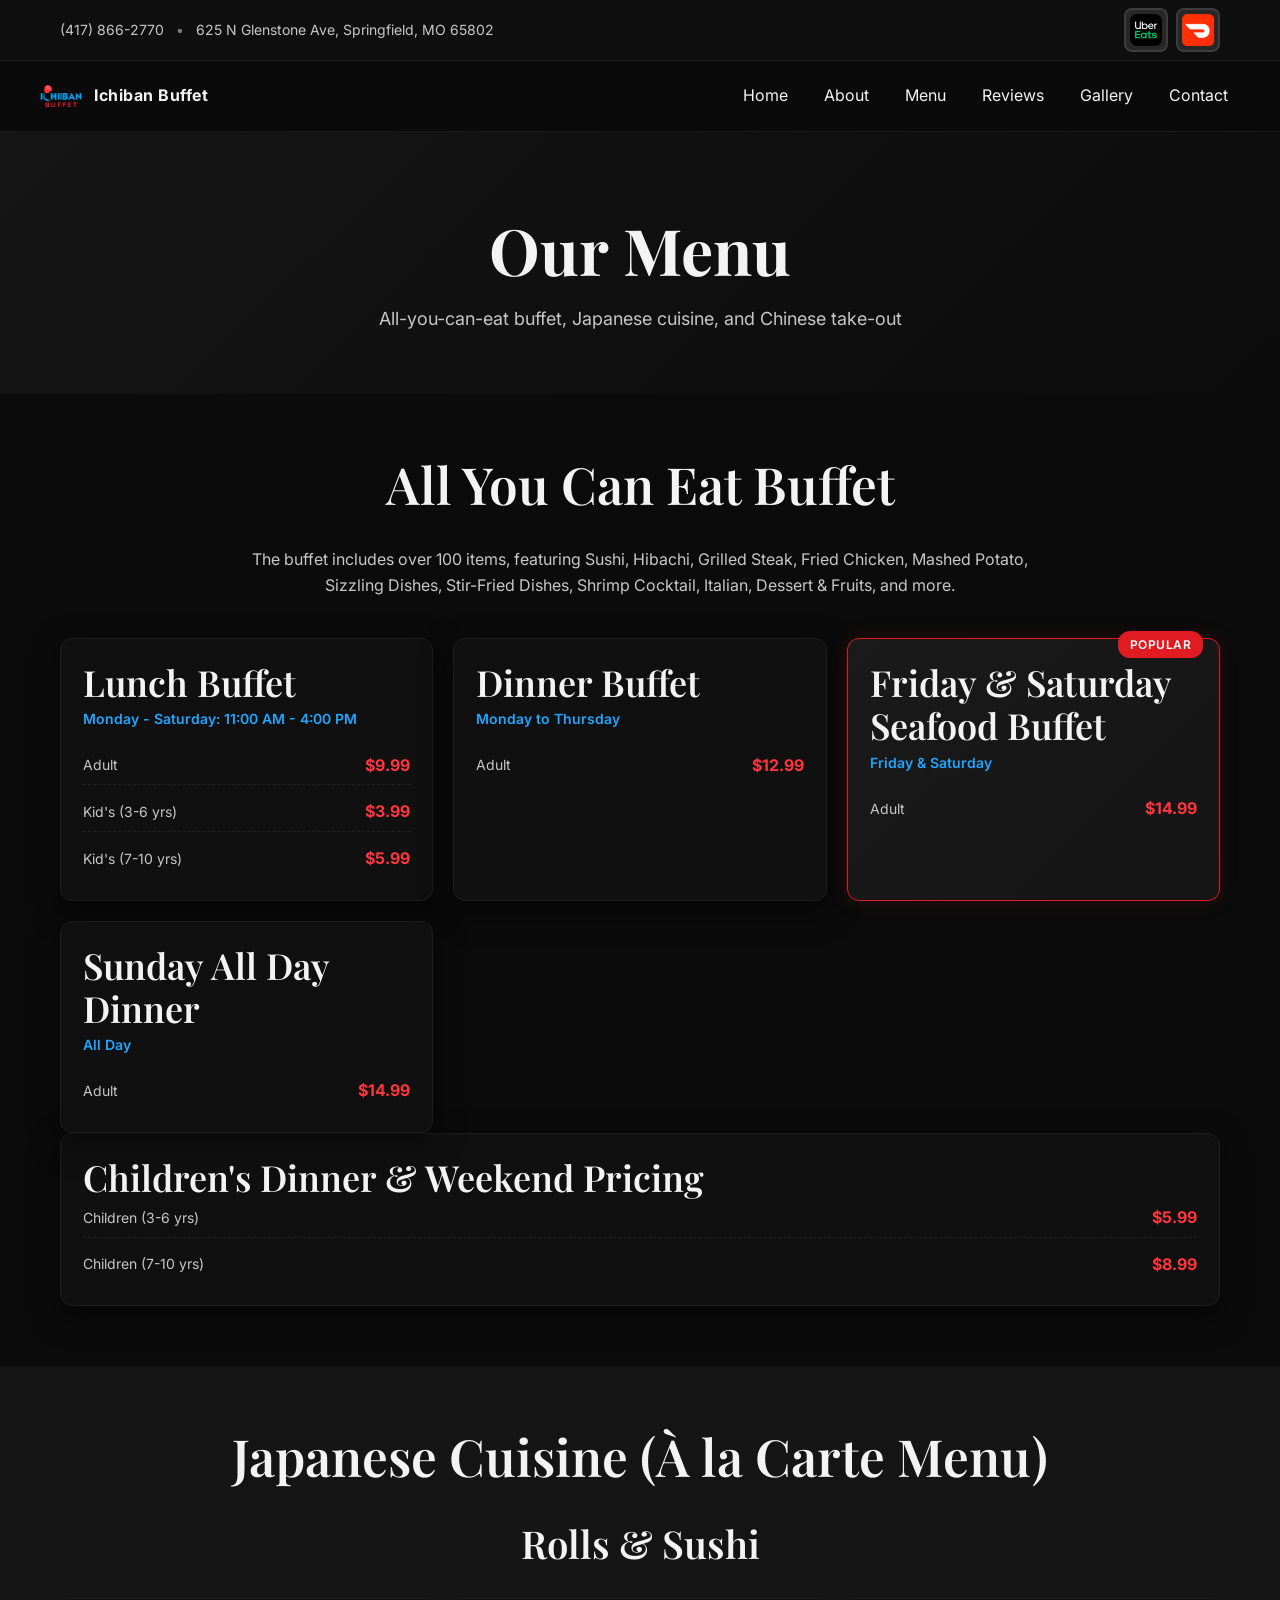
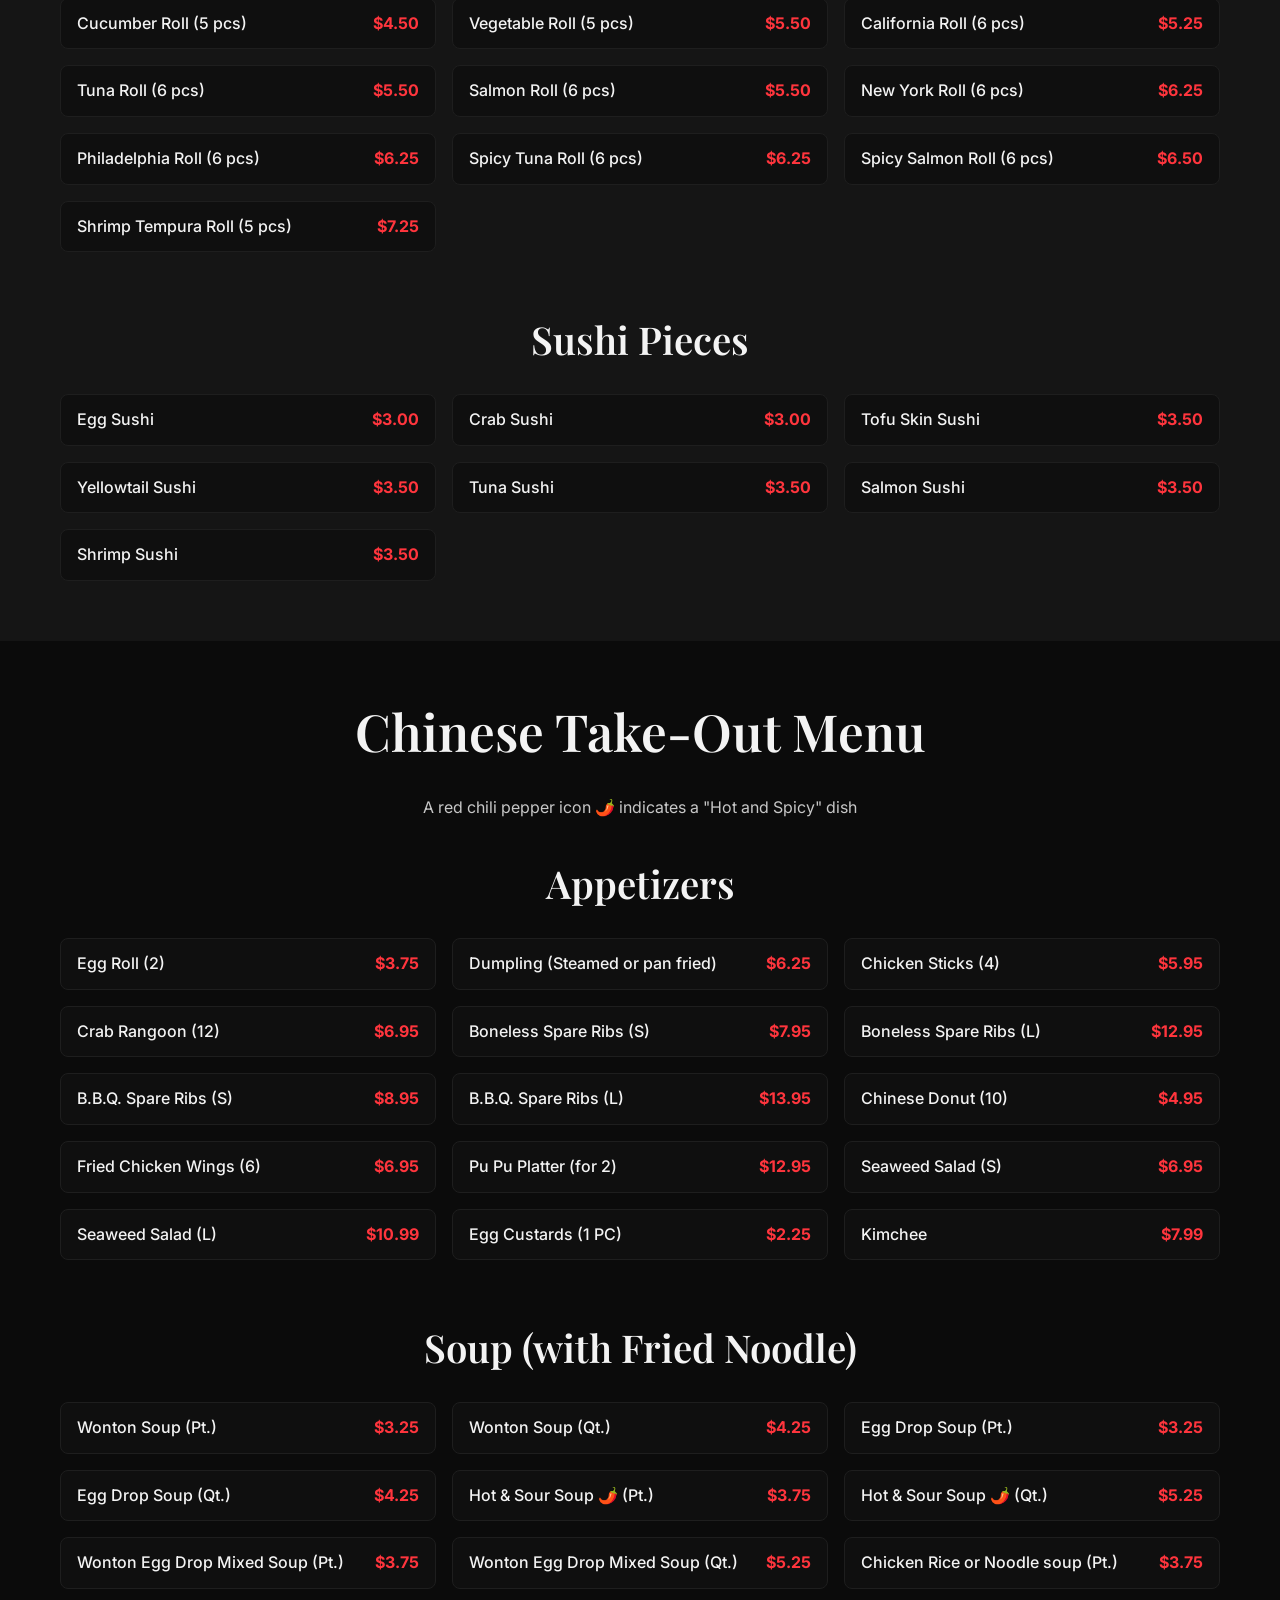
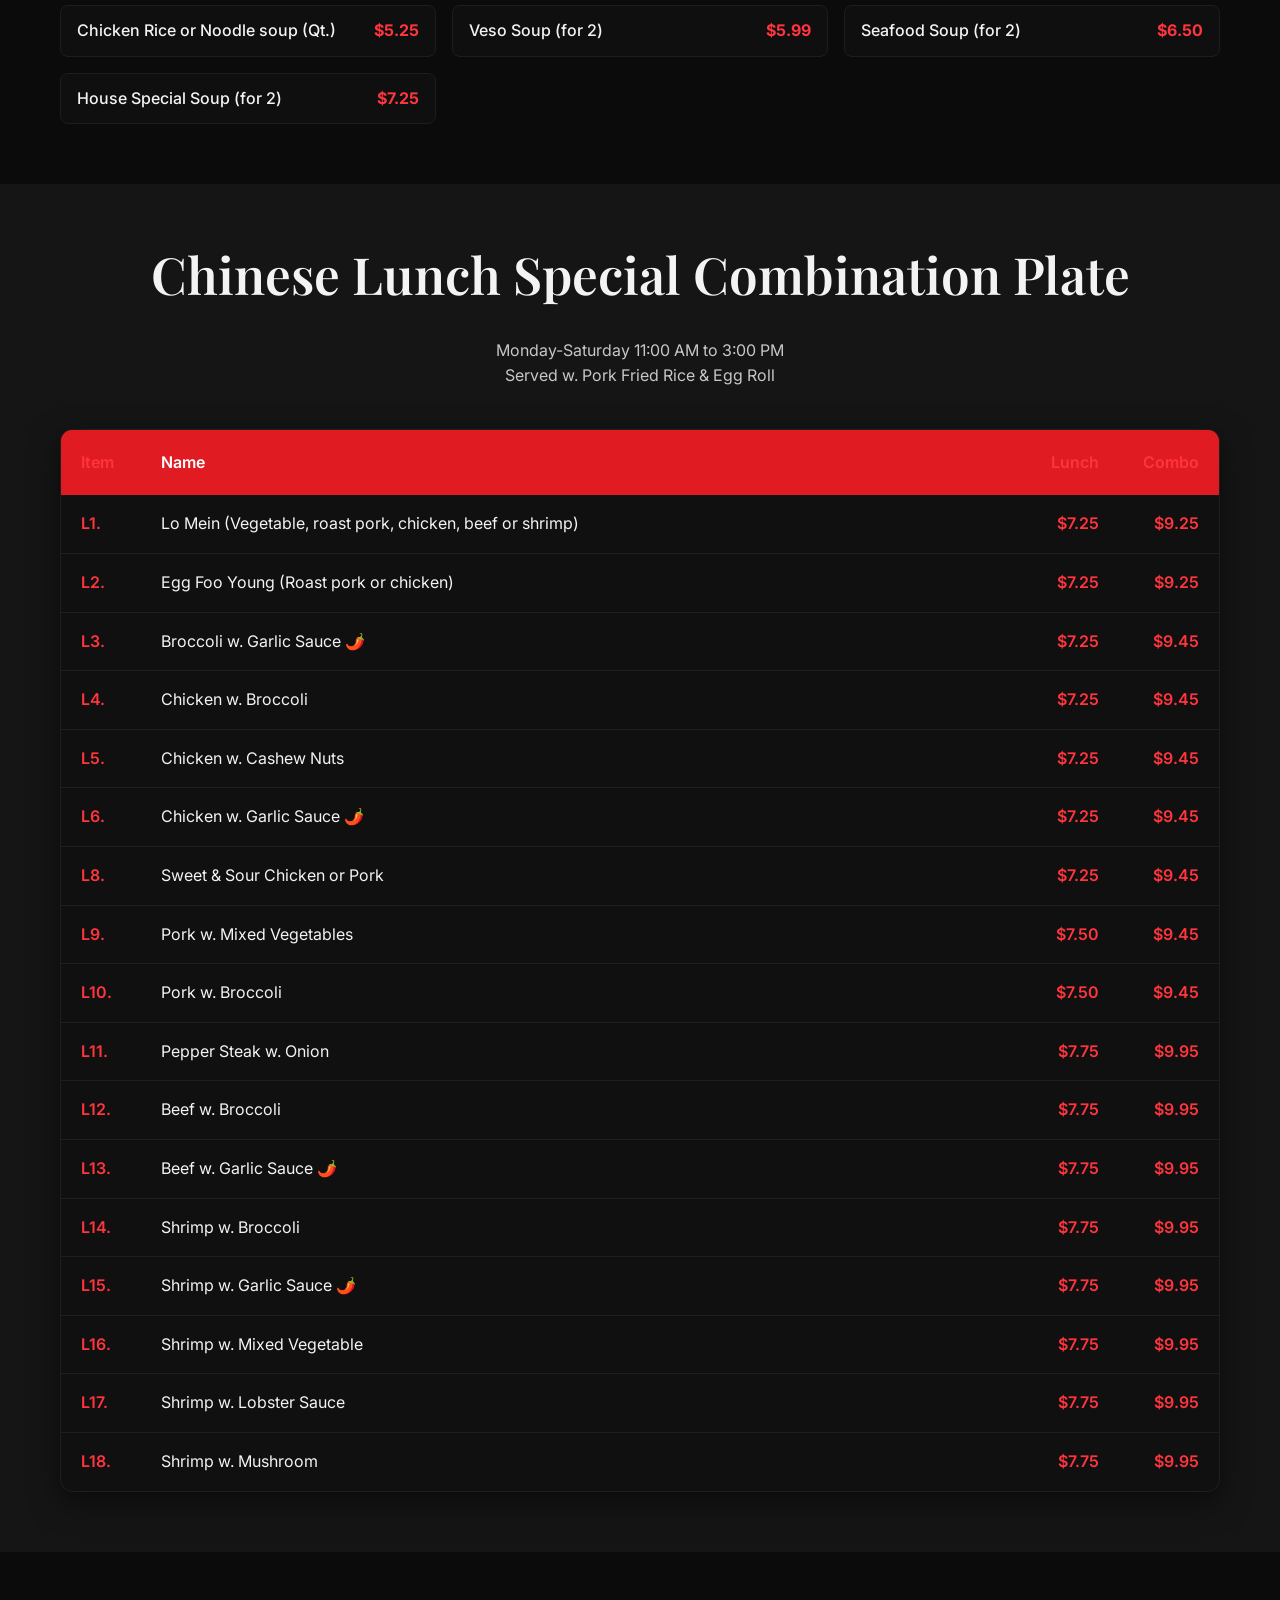
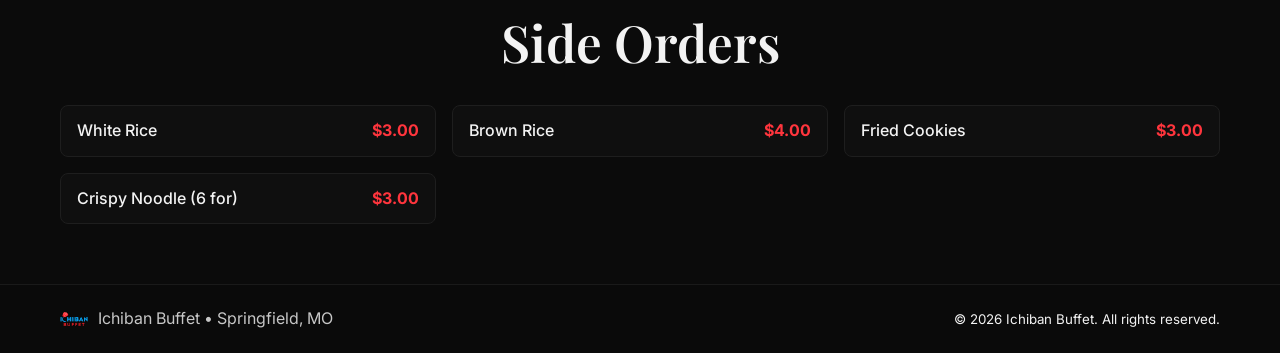
==== menu.html @ 71947272 "Add comprehensive menu page with updated pricing and items - Create dedicated menu.html page with fu" ====
<!DOCTYPE html>
<html lang="en">
  <head>
    <meta charset="utf-8" />
    <meta name="viewport" content="width=device-width, initial-scale=1" />
    <title>Menu • Ichiban Buffet • Springfield, MO</title>
    <meta name="description" content="Full menu at Ichiban Buffet - All-you-can-eat buffet, Japanese cuisine, Chinese take-out, and lunch specials in Springfield, MO." />
    <link rel="icon" href="assets/logo.png?v=2" />
    <link rel="preconnect" href="https://fonts.googleapis.com" />
    <link rel="preconnect" href="https://fonts.gstatic.com" crossorigin />
    <link href="https://fonts.googleapis.com/css2?family=Playfair+Display:wght@400;500;600;700&family=Inter:wght@300;400;500;600;700&display=swap" rel="stylesheet" />
    <link rel="stylesheet" href="styles.css?v=2" />
  </head>
  <body>
    <!-- Top contact bar -->
    <div class="topbar">
      <div class="container">
        <div class="topbar__left">
          <a href="tel:+14178662770">(417) 866-2770</a>
          <span class="divider">•</span>
          <a href="https://maps.google.com/?q=625%20N%20Glenstone%20Ave%2C%20Springfield%2C%20MO%2065802" target="_blank" rel="noopener">625 N Glenstone Ave, Springfield, MO 65802</a>
        </div>
        <div class="topbar__right">
          <a class="btn-logo btn-logo--ubereats" href="https://www.ubereats.com/store/ichiban-buffet/Ab1CfiW3SzqIDx7NqbopiQ?srsltid=AfmBOorY4OmGnEBORrWRAS26iOSYQIhC-g7C0i2CvBEBnhou4y5Q-RaK" target="_blank" rel="noopener" aria-label="Order on Uber Eats">
            <img src="ubereatslogo.png" alt="Uber Eats" class="btn-logo__image">
          </a>
          <a class="btn-logo btn-logo--doordash" href="https://www.doordash.com/store/ichiban-springfield-30943552/43036946/?srsltid=AfmBOopvsV5Pge7H-Jjjr4HYruxoVjJng0b3S1mMP1VKHnYzj8UOavPu" target="_blank" rel="noopener" aria-label="Order on DoorDash">
            <img src="doordashlogo.png" alt="DoorDash" class="btn-logo__image">
          </a>
        </div>
      </div>
    </div>

    <!-- Header / Nav -->
    <header class="header" id="header">
      <div class="container header__inner">
        <a href="index.html" class="brand" aria-label="Ichiban Buffet home">
          <img src="assets/logo.png?v=2" alt="Ichiban Buffet logo" class="brand__logo" />
          <span class="brand__text">Ichiban Buffet</span>
        </a>
        <nav class="nav" id="primary-nav" aria-label="Primary navigation">
          <button class="nav__toggle" id="navToggle" aria-expanded="false" aria-controls="navMenu">☰</button>
          <ul class="nav__menu" id="navMenu">
            <li><a href="index.html">Home</a></li>
            <li><a href="index.html#about">About</a></li>
            <li><a href="menu.html">Menu</a></li>
            <li><a href="index.html#reviews">Reviews</a></li>
            <li><a href="index.html#gallery">Gallery</a></li>
            <li><a href="index.html#contact">Contact</a></li>
          </ul>
        </nav>
      </div>
    </header>

    <!-- Menu Hero -->
    <section class="menu-hero">
      <div class="container">
        <h1 class="menu-hero__title">Our Menu</h1>
        <p class="menu-hero__subtitle">All-you-can-eat buffet, Japanese cuisine, and Chinese take-out</p>
      </div>
    </section>

    <!-- Buffet Section -->
    <section class="section">
      <div class="container">
        <h2 class="section__title">All You Can Eat Buffet</h2>
        <p class="menu-description">The buffet includes over 100 items, featuring Sushi, Hibachi, Grilled Steak, Fried Chicken, Mashed Potato, Sizzling Dishes, Stir-Fried Dishes, Shrimp Cocktail, Italian, Dessert & Fruits, and more.</p>
        
        <div class="pricing-grid">
          <article class="card card--pricing">
            <h3 class="card__title">Lunch Buffet</h3>
            <p class="pricing__schedule">Monday - Saturday: 11:00 AM - 4:00 PM</p>
            <div class="pricing__details">
              <div class="pricing__item">
                <span class="pricing__label">Adult</span>
                <span class="pricing__price">$9.99</span>
              </div>
              <div class="pricing__item">
                <span class="pricing__label">Kid's (3-6 yrs)</span>
                <span class="pricing__price">$3.99</span>
              </div>
              <div class="pricing__item">
                <span class="pricing__label">Kid's (7-10 yrs)</span>
                <span class="pricing__price">$5.99</span>
              </div>
            </div>
          </article>
          
          <article class="card card--pricing">
            <h3 class="card__title">Dinner Buffet</h3>
            <p class="pricing__schedule">Monday to Thursday</p>
            <div class="pricing__details">
              <div class="pricing__item">
                <span class="pricing__label">Adult</span>
                <span class="pricing__price">$12.99</span>
              </div>
            </div>
          </article>

          <article class="card card--pricing card--featured">
            <h3 class="card__title">Friday & Saturday Seafood Buffet</h3>
            <p class="pricing__schedule">Friday & Saturday</p>
            <div class="pricing__details">
              <div class="pricing__item">
                <span class="pricing__label">Adult</span>
                <span class="pricing__price">$14.99</span>
              </div>
            </div>
          </article>

          <article class="card card--pricing">
            <h3 class="card__title">Sunday All Day Dinner</h3>
            <p class="pricing__schedule">All Day</p>
            <div class="pricing__details">
              <div class="pricing__item">
                <span class="pricing__label">Adult</span>
                <span class="pricing__price">$14.99</span>
              </div>
            </div>
          </article>
        </div>

        <div class="card">
          <h3 class="card__title">Children's Dinner & Weekend Pricing</h3>
          <div class="pricing__details">
            <div class="pricing__item">
              <span class="pricing__label">Children (3-6 yrs)</span>
              <span class="pricing__price">$5.99</span>
            </div>
            <div class="pricing__item">
              <span class="pricing__label">Children (7-10 yrs)</span>
              <span class="pricing__price">$8.99</span>
            </div>
          </div>
        </div>
      </div>
    </section>

    <!-- Japanese Cuisine Section -->
    <section class="section section--dark">
      <div class="container">
        <h2 class="section__title">Japanese Cuisine (À la Carte Menu)</h2>
        
        <div class="menu-section">
          <h3 class="menu-section__title">Rolls & Sushi</h3>
          <div class="menu-grid">
            <div class="menu-item">
              <span class="menu-item__name">Cucumber Roll (5 pcs)</span>
              <span class="menu-item__price">$4.50</span>
            </div>
            <div class="menu-item">
              <span class="menu-item__name">Vegetable Roll (5 pcs)</span>
              <span class="menu-item__price">$5.50</span>
            </div>
            <div class="menu-item">
              <span class="menu-item__name">California Roll (6 pcs)</span>
              <span class="menu-item__price">$5.25</span>
            </div>
            <div class="menu-item">
              <span class="menu-item__name">Tuna Roll (6 pcs)</span>
              <span class="menu-item__price">$5.50</span>
            </div>
            <div class="menu-item">
              <span class="menu-item__name">Salmon Roll (6 pcs)</span>
              <span class="menu-item__price">$5.50</span>
            </div>
            <div class="menu-item">
              <span class="menu-item__name">New York Roll (6 pcs)</span>
              <span class="menu-item__price">$6.25</span>
            </div>
            <div class="menu-item">
              <span class="menu-item__name">Philadelphia Roll (6 pcs)</span>
              <span class="menu-item__price">$6.25</span>
            </div>
            <div class="menu-item">
              <span class="menu-item__name">Spicy Tuna Roll (6 pcs)</span>
              <span class="menu-item__price">$6.25</span>
            </div>
            <div class="menu-item">
              <span class="menu-item__name">Spicy Salmon Roll (6 pcs)</span>
              <span class="menu-item__price">$6.50</span>
            </div>
            <div class="menu-item">
              <span class="menu-item__name">Shrimp Tempura Roll (5 pcs)</span>
              <span class="menu-item__price">$7.25</span>
            </div>
          </div>
        </div>

        <div class="menu-section">
          <h3 class="menu-section__title">Sushi Pieces</h3>
          <div class="menu-grid">
            <div class="menu-item">
              <span class="menu-item__name">Egg Sushi</span>
              <span class="menu-item__price">$3.00</span>
            </div>
            <div class="menu-item">
              <span class="menu-item__name">Crab Sushi</span>
              <span class="menu-item__price">$3.00</span>
            </div>
            <div class="menu-item">
              <span class="menu-item__name">Tofu Skin Sushi</span>
              <span class="menu-item__price">$3.50</span>
            </div>
            <div class="menu-item">
              <span class="menu-item__name">Yellowtail Sushi</span>
              <span class="menu-item__price">$3.50</span>
            </div>
            <div class="menu-item">
              <span class="menu-item__name">Tuna Sushi</span>
              <span class="menu-item__price">$3.50</span>
            </div>
            <div class="menu-item">
              <span class="menu-item__name">Salmon Sushi</span>
              <span class="menu-item__price">$3.50</span>
            </div>
            <div class="menu-item">
              <span class="menu-item__name">Shrimp Sushi</span>
              <span class="menu-item__price">$3.50</span>
            </div>
          </div>
        </div>
      </div>
    </section>

    <!-- Chinese Take-Out Section -->
    <section class="section">
      <div class="container">
        <h2 class="section__title">Chinese Take-Out Menu</h2>
        <p class="menu-description">A red chili pepper icon 🌶️ indicates a "Hot and Spicy" dish</p>
        
        <div class="menu-section">
          <h3 class="menu-section__title">Appetizers</h3>
          <div class="menu-grid">
            <div class="menu-item">
              <span class="menu-item__name">Egg Roll (2)</span>
              <span class="menu-item__price">$3.75</span>
            </div>
            <div class="menu-item">
              <span class="menu-item__name">Dumpling (Steamed or pan fried)</span>
              <span class="menu-item__price">$6.25</span>
            </div>
            <div class="menu-item">
              <span class="menu-item__name">Chicken Sticks (4)</span>
              <span class="menu-item__price">$5.95</span>
            </div>
            <div class="menu-item">
              <span class="menu-item__name">Crab Rangoon (12)</span>
              <span class="menu-item__price">$6.95</span>
            </div>
            <div class="menu-item">
              <span class="menu-item__name">Boneless Spare Ribs (S)</span>
              <span class="menu-item__price">$7.95</span>
            </div>
            <div class="menu-item">
              <span class="menu-item__name">Boneless Spare Ribs (L)</span>
              <span class="menu-item__price">$12.95</span>
            </div>
            <div class="menu-item">
              <span class="menu-item__name">B.B.Q. Spare Ribs (S)</span>
              <span class="menu-item__price">$8.95</span>
            </div>
            <div class="menu-item">
              <span class="menu-item__name">B.B.Q. Spare Ribs (L)</span>
              <span class="menu-item__price">$13.95</span>
            </div>
            <div class="menu-item">
              <span class="menu-item__name">Chinese Donut (10)</span>
              <span class="menu-item__price">$4.95</span>
            </div>
            <div class="menu-item">
              <span class="menu-item__name">Fried Chicken Wings (6)</span>
              <span class="menu-item__price">$6.95</span>
            </div>
            <div class="menu-item">
              <span class="menu-item__name">Pu Pu Platter (for 2)</span>
              <span class="menu-item__price">$12.95</span>
            </div>
            <div class="menu-item">
              <span class="menu-item__name">Seaweed Salad (S)</span>
              <span class="menu-item__price">$6.95</span>
            </div>
            <div class="menu-item">
              <span class="menu-item__name">Seaweed Salad (L)</span>
              <span class="menu-item__price">$10.99</span>
            </div>
            <div class="menu-item">
              <span class="menu-item__name">Egg Custards (1 PC)</span>
              <span class="menu-item__price">$2.25</span>
            </div>
            <div class="menu-item">
              <span class="menu-item__name">Kimchee</span>
              <span class="menu-item__price">$7.99</span>
            </div>
          </div>
        </div>

        <div class="menu-section">
          <h3 class="menu-section__title">Soup (with Fried Noodle)</h3>
          <div class="menu-grid">
            <div class="menu-item">
              <span class="menu-item__name">Wonton Soup (Pt.)</span>
              <span class="menu-item__price">$3.25</span>
            </div>
            <div class="menu-item">
              <span class="menu-item__name">Wonton Soup (Qt.)</span>
              <span class="menu-item__price">$4.25</span>
            </div>
            <div class="menu-item">
              <span class="menu-item__name">Egg Drop Soup (Pt.)</span>
              <span class="menu-item__price">$3.25</span>
            </div>
            <div class="menu-item">
              <span class="menu-item__name">Egg Drop Soup (Qt.)</span>
              <span class="menu-item__price">$4.25</span>
            </div>
            <div class="menu-item">
              <span class="menu-item__name">Hot & Sour Soup 🌶️ (Pt.)</span>
              <span class="menu-item__price">$3.75</span>
            </div>
            <div class="menu-item">
              <span class="menu-item__name">Hot & Sour Soup 🌶️ (Qt.)</span>
              <span class="menu-item__price">$5.25</span>
            </div>
            <div class="menu-item">
              <span class="menu-item__name">Wonton Egg Drop Mixed Soup (Pt.)</span>
              <span class="menu-item__price">$3.75</span>
            </div>
            <div class="menu-item">
              <span class="menu-item__name">Wonton Egg Drop Mixed Soup (Qt.)</span>
              <span class="menu-item__price">$5.25</span>
            </div>
            <div class="menu-item">
              <span class="menu-item__name">Chicken Rice or Noodle soup (Pt.)</span>
              <span class="menu-item__price">$3.75</span>
            </div>
            <div class="menu-item">
              <span class="menu-item__name">Chicken Rice or Noodle soup (Qt.)</span>
              <span class="menu-item__price">$5.25</span>
            </div>
            <div class="menu-item">
              <span class="menu-item__name">Veso Soup (for 2)</span>
              <span class="menu-item__price">$5.99</span>
            </div>
            <div class="menu-item">
              <span class="menu-item__name">Seafood Soup (for 2)</span>
              <span class="menu-item__price">$6.50</span>
            </div>
            <div class="menu-item">
              <span class="menu-item__name">House Special Soup (for 2)</span>
              <span class="menu-item__price">$7.25</span>
            </div>
          </div>
        </div>
      </div>
    </section>

    <!-- Lunch Specials Section -->
    <section class="section section--dark">
      <div class="container">
        <h2 class="section__title">Chinese Lunch Special Combination Plate</h2>
        <p class="menu-description">Monday-Saturday 11:00 AM to 3:00 PM<br>Served w. Pork Fried Rice & Egg Roll</p>
        
        <div class="lunch-specials-table">
          <div class="table-header">
            <div class="table-cell">Item</div>
            <div class="table-cell">Name</div>
            <div class="table-cell">Lunch</div>
            <div class="table-cell">Combo</div>
          </div>
          <div class="table-row">
            <div class="table-cell">L1.</div>
            <div class="table-cell">Lo Mein (Vegetable, roast pork, chicken, beef or shrimp)</div>
            <div class="table-cell">$7.25</div>
            <div class="table-cell">$9.25</div>
          </div>
          <div class="table-row">
            <div class="table-cell">L2.</div>
            <div class="table-cell">Egg Foo Young (Roast pork or chicken)</div>
            <div class="table-cell">$7.25</div>
            <div class="table-cell">$9.25</div>
          </div>
          <div class="table-row">
            <div class="table-cell">L3.</div>
            <div class="table-cell">Broccoli w. Garlic Sauce 🌶️</div>
            <div class="table-cell">$7.25</div>
            <div class="table-cell">$9.45</div>
          </div>
          <div class="table-row">
            <div class="table-cell">L4.</div>
            <div class="table-cell">Chicken w. Broccoli</div>
            <div class="table-cell">$7.25</div>
            <div class="table-cell">$9.45</div>
          </div>
          <div class="table-row">
            <div class="table-cell">L5.</div>
            <div class="table-cell">Chicken w. Cashew Nuts</div>
            <div class="table-cell">$7.25</div>
            <div class="table-cell">$9.45</div>
          </div>
          <div class="table-row">
            <div class="table-cell">L6.</div>
            <div class="table-cell">Chicken w. Garlic Sauce 🌶️</div>
            <div class="table-cell">$7.25</div>
            <div class="table-cell">$9.45</div>
          </div>
          <div class="table-row">
            <div class="table-cell">L8.</div>
            <div class="table-cell">Sweet & Sour Chicken or Pork</div>
            <div class="table-cell">$7.25</div>
            <div class="table-cell">$9.45</div>
          </div>
          <div class="table-row">
            <div class="table-cell">L9.</div>
            <div class="table-cell">Pork w. Mixed Vegetables</div>
            <div class="table-cell">$7.50</div>
            <div class="table-cell">$9.45</div>
          </div>
          <div class="table-row">
            <div class="table-cell">L10.</div>
            <div class="table-cell">Pork w. Broccoli</div>
            <div class="table-cell">$7.50</div>
            <div class="table-cell">$9.45</div>
          </div>
          <div class="table-row">
            <div class="table-cell">L11.</div>
            <div class="table-cell">Pepper Steak w. Onion</div>
            <div class="table-cell">$7.75</div>
            <div class="table-cell">$9.95</div>
          </div>
          <div class="table-row">
            <div class="table-cell">L12.</div>
            <div class="table-cell">Beef w. Broccoli</div>
            <div class="table-cell">$7.75</div>
            <div class="table-cell">$9.95</div>
          </div>
          <div class="table-row">
            <div class="table-cell">L13.</div>
            <div class="table-cell">Beef w. Garlic Sauce 🌶️</div>
            <div class="table-cell">$7.75</div>
            <div class="table-cell">$9.95</div>
          </div>
          <div class="table-row">
            <div class="table-cell">L14.</div>
            <div class="table-cell">Shrimp w. Broccoli</div>
            <div class="table-cell">$7.75</div>
            <div class="table-cell">$9.95</div>
          </div>
          <div class="table-row">
            <div class="table-cell">L15.</div>
            <div class="table-cell">Shrimp w. Garlic Sauce 🌶️</div>
            <div class="table-cell">$7.75</div>
            <div class="table-cell">$9.95</div>
          </div>
          <div class="table-row">
            <div class="table-cell">L16.</div>
            <div class="table-cell">Shrimp w. Mixed Vegetable</div>
            <div class="table-cell">$7.75</div>
            <div class="table-cell">$9.95</div>
          </div>
          <div class="table-row">
            <div class="table-cell">L17.</div>
            <div class="table-cell">Shrimp w. Lobster Sauce</div>
            <div class="table-cell">$7.75</div>
            <div class="table-cell">$9.95</div>
          </div>
          <div class="table-row">
            <div class="table-cell">L18.</div>
            <div class="table-cell">Shrimp w. Mushroom</div>
            <div class="table-cell">$7.75</div>
            <div class="table-cell">$9.95</div>
          </div>
        </div>
      </div>
    </section>

    <!-- Side Orders Section -->
    <section class="section">
      <div class="container">
        <h2 class="section__title">Side Orders</h2>
        <div class="menu-grid">
          <div class="menu-item">
            <span class="menu-item__name">White Rice</span>
            <span class="menu-item__price">$3.00</span>
          </div>
          <div class="menu-item">
            <span class="menu-item__name">Brown Rice</span>
            <span class="menu-item__price">$4.00</span>
          </div>
          <div class="menu-item">
            <span class="menu-item__name">Fried Cookies</span>
            <span class="menu-item__price">$3.00</span>
          </div>
          <div class="menu-item">
            <span class="menu-item__name">Crispy Noodle (6 for)</span>
            <span class="menu-item__price">$3.00</span>
          </div>
        </div>
      </div>
    </section>

    <footer class="footer">
      <div class="container footer__inner">
        <div class="footer__brand">
          <img src="assets/logo.png?v=2" alt="Ichiban Buffet" class="brand__logo brand__logo--small" />
          <span>Ichiban Buffet • Springfield, MO</span>
        </div>
        <div>
          <small>© <span id="year"></span> Ichiban Buffet. All rights reserved.</small>
        </div>
      </div>
    </footer>

    <!-- Local JS -->
    <script src="script.js"></script>
  </body>
</html>
---- styles.css ----
/* Theme: Red & Black inspired by Ichiban logo */
:root {
  --color-bg: #0b0b0b;
  --color-surface: #151515;
  --color-text: #f3f3f3;
  --color-muted: #c7c7c7;
  --color-primary: #e11b22; /* red */
  --color-brand-blue: #20a6ff; /* logo blue accent */
  --color-accent: #ff353d; /* bright red */
  --color-outline: rgba(225, 27, 34, 0.35);
  --max-w: 1200px;
  --radius: 12px;
  --shadow: 0 10px 30px rgba(0,0,0,0.5);
}

* { box-sizing: border-box; }
html, body { height: 100%; }
body {
  margin: 0;
  font-family: 'Inter', system-ui, -apple-system, Segoe UI, Roboto, Arial, sans-serif;
  color: var(--color-text);
  background: var(--color-bg);
  line-height: 1.6;
  font-weight: 400;
}

.container { width: 100%; max-width: var(--max-w); margin: 0 auto; padding: 0 20px; }

/* Typography Hierarchy */
h1, h2, h3, h4, h5, h6 {
  font-family: 'Playfair Display', Georgia, serif;
  font-weight: 600;
  line-height: 1.2;
  margin: 0;
}

h1 { font-size: clamp(2.5rem, 5vw, 4rem); font-weight: 700; }
h2 { font-size: clamp(2rem, 4vw, 3rem); font-weight: 600; }
h3 { font-size: clamp(1.5rem, 3vw, 2.25rem); font-weight: 600; }
h4 { font-size: clamp(1.25rem, 2.5vw, 1.75rem); font-weight: 500; }

.section__title {
  font-family: 'Playfair Display', Georgia, serif;
  font-weight: 600;
  font-size: clamp(2.25rem, 4vw, 3.5rem);
  text-align: center;
  margin-bottom: 2rem;
  color: var(--color-text);
}

.hero__title {
  font-family: 'Playfair Display', Georgia, serif;
  font-weight: 700;
}

/* Topbar */
.topbar { background: #0f0f0f; color: var(--color-muted); font-size: 14px; border-bottom: 1px solid #1f1f1f; }
.topbar .container { display: flex; align-items: center; justify-content: space-between; padding: 8px 20px; }
.topbar a { color: var(--color-muted); text-decoration: none; }
.topbar .divider { opacity: 0.6; margin: 0 8px; }
.topbar__right { display: flex; align-items: center; gap: 8px; }
/* Logo-only delivery buttons */
.btn-logo {
  display: inline-flex;
  align-items: center;
  justify-content: center;
  padding: 6px;
  border-radius: 12px;
  background: rgba(255, 255, 255, 0.1);
  border: 2px solid rgba(255, 255, 255, 0.1);
  transition: all 0.3s ease;
  cursor: pointer;
  text-decoration: none;
}

.btn-logo:hover {
  transform: translateY(-2px);
  box-shadow: 0 8px 25px rgba(0, 0, 0, 0.3);
  background: rgba(255, 255, 255, 0.8);
}

.btn-logo--ubereats:hover {
  border-color: rgba(0, 212, 170, 0.6);
  background: rgba(255, 255, 255, 0.8);
}

.btn-logo--doordash:hover {
  border-color: rgba(255, 48, 8, 0.6);
  background: rgba(255, 255, 255, 0.8);
}

.btn-logo__image {
  height: 42px;
  width: 42px;
  object-fit: contain;
  display: block;
}

/* Topbar logo buttons */
.topbar .btn-logo {
  padding: 4px;
  border-radius: 8px;
}

.topbar .btn-logo__image {
  height: 32px;
  width: 32px;
}

/* Header */
.header { position: sticky; top: 0; z-index: 1000; background: rgba(10,10,10,0.9); backdrop-filter: saturate(140%) blur(6px); border-bottom: 1px solid #1a1a1a; }
.header__inner { display: flex; align-items: center; justify-content: space-between; padding: 14px 0; }

.brand { display: inline-flex; align-items: center; gap: 12px; text-decoration: none; color: var(--color-text); }
.brand__logo { width: 42px; height: 42px; object-fit: contain; }
.brand__logo--small { width: 28px; height: 28px; }
.brand__text { font-weight: 700; letter-spacing: 0.5px; }

.nav__toggle { display: none; background: transparent; color: var(--color-text); border: 1px solid #2a2a2a; border-radius: 8px; padding: 8px 10px; }
.nav__menu { display: flex; list-style: none; gap: 12px; margin: 0; padding: 0; }
.nav__menu a { color: var(--color-text); text-decoration: none; padding: 8px 12px; border-radius: 8px; transition: background .2s, color .2s; }
.nav__menu a:hover { background: #1a1a1a; color: var(--color-brand-blue); }

/* Buttons */
.btn { display: inline-flex; align-items: center; justify-content: center; gap: 8px; padding: 12px 18px; border-radius: 999px; text-decoration: none; font-weight: 600; border: 1px solid transparent; transition: transform .05s ease, background .2s, border-color .2s; }
.btn--primary { background: var(--color-primary); color: #fff; }
.btn--primary:hover { background: var(--color-brand-blue); }
/* Make all button variants red by default and blue on hover */
.btn,
.btn--ghost,
.btn--outline {
  background: var(--color-primary);
  color: #fff;
  border-color: transparent;
}
.btn:hover,
.btn--ghost:hover,
.btn--outline:hover {
  background: var(--color-brand-blue);
  color: #fff;
  border-color: transparent;
}
.btn--ghost { background: transparent; border: 1px solid var(--color-primary); color: #fff; }
.btn--ghost:hover { background: transparent; border-color: var(--color-brand-blue); color: #fff; }
.btn--outline { background: transparent; border: 1px solid var(--color-primary); color: #fff; }
.btn--outline:hover { background: transparent; border-color: var(--color-brand-blue); color: #fff; }

/* Blue accent underline for links */
.link { color: var(--color-accent); text-decoration: none; }
.link:hover { text-decoration: underline; text-decoration-color: var(--color-brand-blue); color: var(--color-brand-blue); }

/* Hero */
.hero { position: relative; min-height: 72vh; display: grid; align-items: center; isolation: isolate; }
.hero__bg { position: absolute; inset: 0; background-image: linear-gradient(0deg, rgba(0,0,0,0.62), rgba(0,0,0,0.62)), radial-gradient(1200px 600px at 50% 40%, rgba(225,27,34,0.15), rgba(0,0,0,0.9)), url('new_background.png'); background-size: cover, cover, cover; background-position: center center, center center, center 40%; filter: saturate(110%); z-index: -2; }
.hero__content { padding: 64px 0; }
.hero__grid { display: flex; flex-direction: column; align-items: center; justify-content: center; text-align: center; gap: 28px; }
.hero__copy { text-align: center; }
.hero__title { font-size: clamp(34px, 6vw, 56px); margin: 0 auto 10px; font-weight: 700; line-height: 1.2; }
.hero__title span { color: var(--color-primary); }
.hero__brand { display: block; width: clamp(280px, 36vw, 520px); height: auto; margin: 10px auto 18px; filter: drop-shadow(0 8px 26px rgba(0,0,0,0.6)); transform: none; }
.hero__subtitle { margin: 8px auto 22px; color: var(--color-muted); max-width: 800px; }
.hero__actions { 
  display: flex; 
  gap: 16px; 
  flex-wrap: wrap; 
  justify-content: center;
  margin-top: 2rem;
}

/* Sections */
.section { padding: 60px 0; background: var(--color-bg); }
.section--dark { background: var(--color-surface); }

.grid { display: grid; gap: 20px; }
.grid--2 { grid-template-columns: repeat(2, minmax(0, 1fr)); }

.card { background: #101010; border: 1px solid #1e1e1e; border-radius: var(--radius); padding: 22px; box-shadow: var(--shadow); }
.card__title { margin-top: 0; }
/* Visit logo */
.visit { display: grid; grid-template-columns: 1fr; align-items: stretch; gap: 24px; }
.visit__content { display: flex; flex-direction: column; justify-content: center; }
.visit__brand { display: none; }
.visit__image { display: block; width: 100%; height: 100%; min-height: 200px; object-fit: cover; border-radius: 12px; border: 1px solid #1f1f1f; box-shadow: var(--shadow); }

@media (max-width: 960px) {
  .visit { grid-template-columns: 1fr; }
  .visit__brand { justify-content: flex-start; }
}

@media (min-width: 961px) {
  .visit { grid-template-columns: 1fr 1.1fr; align-items: stretch; }
  .visit__brand { display: flex; justify-content: stretch; align-items: stretch; }
  .visit__content { display: flex; flex-direction: column; justify-content: center; }
  .visit__image { height: 100%; min-height: 240px; width: 100%; }
}

/* Menu sections */
.menu-section { margin-bottom: 64px; }
.menu-section:last-child { margin-bottom: 0; }
.menu-section__title { 
  font-family: 'Playfair Display', Georgia, serif;
  font-size: clamp(1.75rem, 3vw, 2.5rem); 
  margin: 0 0 32px; 
  color: var(--color-text); 
  font-weight: 600;
  text-align: center;
}

/* Menu pricing */
.menu-price { 
  display: block; 
  font-size: 18px; 
  font-weight: 700; 
  color: var(--color-accent); 
  margin-top: 8px; 
}

/* Menu grid layout */
.menu-grid { 
  display: grid; 
  grid-template-columns: repeat(auto-fit, minmax(280px, 1fr)); 
  gap: 16px; 
}

/* Menu items */
.menu-item {
  display: flex;
  justify-content: space-between;
  align-items: center;
  padding: 12px 16px;
  background: #0f0f0f;
  border: 1px solid #1e1e1e;
  border-radius: 8px;
  transition: background 0.2s ease;
}

.menu-item:hover {
  background: #1a1a1a;
  border-color: #2a2a2a;
}

.menu-item__name {
  color: var(--color-text);
  font-weight: 500;
}

.menu-item__price {
  color: var(--color-accent);
  font-weight: 700;
  font-size: 16px;
}

/* Contact delivery section */
.contact__delivery {
  margin: 24px 0;
}

.contact__delivery h4 {
  margin: 0 0 12px;
  font-family: 'Inter', sans-serif;
  font-weight: 600;
  color: var(--color-text);
}

.contact__delivery-buttons {
  display: flex;
  gap: 12px;
  flex-wrap: wrap;
}

.btn-logo--contact {
  padding: 8px;
  border-radius: 12px;
}

/* Gallery */
.gallery {
  display: grid;
  grid-template-columns: repeat(auto-fit, minmax(300px, 1fr));
  gap: 24px;
  margin-top: 2rem;
}

.gallery__item {
  position: relative;
  border-radius: 16px;
  overflow: hidden;
  box-shadow: var(--shadow);
  transition: transform 0.3s ease, box-shadow 0.3s ease;
}

.gallery__item:hover {
  transform: translateY(-4px);
  box-shadow: 0 20px 40px rgba(0,0,0,0.6);
}

.gallery__image {
  width: 100%;
  height: 250px;
  object-fit: cover;
  object-position: center;
  transition: transform 0.3s ease;
}

.gallery__item:hover .gallery__image {
  transform: scale(1.05);
}

/* Reviews Section */
.reviews-grid {
  display: grid;
  grid-template-columns: repeat(auto-fit, minmax(350px, 1fr));
  gap: 24px;
  margin-top: 2rem;
}

.review-card {
  background: #101010;
  border: 1px solid #1e1e1e;
  border-radius: 16px;
  padding: 24px;
  box-shadow: var(--shadow);
  transition: transform 0.3s ease, box-shadow 0.3s ease;
}

.review-card:hover {
  transform: translateY(-4px);
  box-shadow: 0 20px 40px rgba(0,0,0,0.6);
}

.review__header {
  display: flex;
  justify-content: space-between;
  align-items: flex-start;
  margin-bottom: 12px;
}

.review__name {
  margin: 0 0 4px;
  font-family: 'Inter', sans-serif;
  font-size: 18px;
  font-weight: 600;
  color: var(--color-text);
}

.review__badge {
  margin: 0 0 4px;
  font-size: 14px;
  color: var(--color-muted);
  font-weight: 500;
}

.review__time {
  margin: 0;
  font-size: 12px;
  color: var(--color-muted);
  opacity: 0.8;
}

.review__rating .stars {
  font-size: 18px;
  color: #ffc107;
  letter-spacing: 2px;
}

.review__text {
  font-size: 16px;
  line-height: 1.6;
  color: var(--color-text);
  margin: 16px 0;
  font-style: italic;
}

.review__source {
  display: flex;
  align-items: center;
  gap: 8px;
  font-size: 12px;
  color: var(--color-muted);
  border-top: 1px solid #222;
  padding-top: 16px;
}

.review__source-logo {
  width: 16px;
  height: 16px;
}

/* Gallery Carousel */
.gallery-carousel-wrapper {
  position: relative;
  margin-top: 2rem;
  display: flex;
  align-items: center;
  gap: 20px;
}

.gallery-carousel {
  flex: 1;
  overflow-x: auto;
  overflow-y: hidden;
  scroll-behavior: auto; /* Disabled for custom smooth scrolling */
  scrollbar-width: none; /* Firefox */
  -ms-overflow-style: none; /* Internet Explorer 10+ */
  cursor: grab;
}

.gallery-carousel::-webkit-scrollbar {
  display: none; /* WebKit */
}

.gallery-track {
  display: flex;
  gap: 20px;
  padding: 10px 0;
}

.gallery__item {
  flex: 0 0 280px;
  position: relative;
  border-radius: 16px;
  overflow: hidden;
  box-shadow: var(--shadow);
  transition: transform 0.4s cubic-bezier(0.25, 0.46, 0.45, 0.94), box-shadow 0.4s ease;
  cursor: pointer;
  will-change: transform;
}

.gallery__item:hover {
  transform: translateY(-4px);
  box-shadow: 0 20px 40px rgba(0,0,0,0.6);
}

.gallery__image {
  width: 100%;
  height: 200px;
  object-fit: cover;
  object-position: center;
  transition: transform 0.3s ease;
}

.gallery__item:hover .gallery__image {
  transform: scale(1.05);
}

/* Gallery Navigation */
.gallery-nav {
  flex: 0 0 auto;
  background: rgba(0, 0, 0, 0.7);
  color: white;
  border: none;
  font-size: 24px;
  padding: 12px 16px;
  border-radius: 50%;
  cursor: pointer;
  transition: all 0.4s cubic-bezier(0.25, 0.46, 0.45, 0.94);
  z-index: 2;
  height: 50px;
  width: 50px;
  display: flex;
  align-items: center;
  justify-content: center;
  backdrop-filter: blur(10px);
  border: 2px solid rgba(255, 255, 255, 0.1);
}

.gallery-nav:hover {
  background: rgba(0, 0, 0, 0.9);
  transform: scale(1.15);
  border-color: rgba(255, 255, 255, 0.3);
  box-shadow: 0 8px 25px rgba(0, 0, 0, 0.4);
}

.gallery-nav:active {
  transform: scale(1.05);
  transition-duration: 0.1s;
}

.gallery-carousel:active {
  cursor: grabbing;
}

/* Lightbox */
.lightbox {
  position: fixed;
  top: 0;
  left: 0;
  width: 100%;
  height: 100%;
  z-index: 9999;
  display: none;
  align-items: center;
  justify-content: center;
}

.lightbox.active {
  display: flex;
}

.lightbox__overlay {
  position: absolute;
  top: 0;
  left: 0;
  width: 100%;
  height: 100%;
  background: rgba(0, 0, 0, 0.9);
  cursor: pointer;
}

.lightbox__container {
  position: relative;
  max-width: 90vw;
  max-height: 90vh;
  display: flex;
  align-items: center;
  justify-content: center;
}

.lightbox__image {
  max-width: 100%;
  max-height: 100%;
  object-fit: contain;
  border-radius: 8px;
  box-shadow: 0 20px 40px rgba(0,0,0,0.8);
}

.lightbox__close {
  position: absolute;
  top: -50px;
  right: -10px;
  background: rgba(255, 255, 255, 0.1);
  color: white;
  border: none;
  font-size: 32px;
  padding: 8px 12px;
  border-radius: 50%;
  cursor: pointer;
  transition: all 0.3s ease;
  z-index: 10001;
}

.lightbox__close:hover {
  background: rgba(255, 255, 255, 0.2);
  transform: scale(1.1);
}

.lightbox__prev,
.lightbox__next {
  position: absolute;
  top: 50%;
  transform: translateY(-50%);
  background: rgba(0, 0, 0, 0.7);
  color: white;
  border: none;
  font-size: 32px;
  padding: 16px 20px;
  border-radius: 50%;
  cursor: pointer;
  transition: all 0.3s ease;
  z-index: 10001;
}

.lightbox__prev:hover,
.lightbox__next:hover {
  background: rgba(0, 0, 0, 0.9);
  transform: translateY(-50%) scale(1.1);
}

.lightbox__prev {
  left: -80px;
}

.lightbox__next {
  right: -80px;
}

.cards { display: grid; grid-template-columns: repeat(3, minmax(0, 1fr)); gap: 20px; }
.card--feature { background: #0f0f0f; border: 1px solid #222; }

/* Pricing grid */
.pricing-grid { display: grid; grid-template-columns: repeat(auto-fit, minmax(280px, 1fr)); gap: 20px; }
.card--pricing { background: #101010; border: 1px solid #1e1e1e; position: relative; }
.card--pricing.card--featured { 
  background: linear-gradient(135deg, #1a1a1a 0%, #151515 100%); 
  border: 1px solid var(--color-primary); 
  box-shadow: 0 0 20px rgba(225, 27, 34, 0.15);
}
.card--pricing.card--featured::before {
  content: "Popular";
  position: absolute;
  top: -8px;
  right: 16px;
  background: var(--color-primary);
  color: #fff;
  padding: 4px 12px;
  border-radius: 12px;
  font-size: 12px;
  font-weight: 600;
  text-transform: uppercase;
  letter-spacing: 0.5px;
}

.pricing__schedule { 
  color: var(--color-brand-blue); 
  font-weight: 600; 
  margin: 4px 0 16px; 
  font-size: 14px; 
}

.pricing__details { display: flex; flex-direction: column; gap: 8px; }
.pricing__item { 
  display: flex; 
  justify-content: space-between; 
  align-items: center; 
  padding: 6px 0; 
  border-bottom: 1px dashed #242424; 
}
.pricing__item:last-child { border-bottom: none; }
.pricing__label { color: var(--color-muted); font-size: 14px; }
.pricing__price { 
  color: var(--color-text); 
  font-weight: 700; 
  font-size: 16px; 
  color: var(--color-accent); 
}

.list { padding-left: 18px; }
.list li { margin: 8px 0; color: var(--color-muted); }

/* Hours list */
.hours { list-style: none; padding: 0; margin: 0; display: grid; gap: 10px; }
.hours li { display: flex; align-items: center; justify-content: space-between; border-bottom: 1px dashed #242424; padding-bottom: 8px; }
.hours li span:first-child { color: #fff; font-weight: 600; }
.hours li span:last-child { color: var(--color-text); }

/* removed duplicate; consolidated above */

/* Footer */
.footer { background: #0a0a0a; border-top: 1px solid #1a1a1a; }
.footer__inner { padding: 20px; display: flex; align-items: center; justify-content: space-between; gap: 16px; }
.footer__brand { display: inline-flex; align-items: center; gap: 10px; color: var(--color-muted); }

/* Responsive */
@media (max-width: 960px) {
  .grid--2 { grid-template-columns: 1fr; }
  .cards { grid-template-columns: 1fr; }
  .pricing-grid { grid-template-columns: 1fr; }
  .menu-grid { grid-template-columns: 1fr; }
  .reviews-grid { grid-template-columns: 1fr; }
  /* Mobile gallery carousel adjustments */
  .gallery-carousel-wrapper { gap: 15px; }
  .gallery__item { flex: 0 0 250px; }
  .gallery__image { height: 180px; }
  .gallery-nav { font-size: 20px; height: 45px; width: 45px; }
  .nav__toggle { display: inline-flex; }
  .nav__menu { position: absolute; top: 100%; right: 20px; background: #0f0f0f; border: 1px solid #1f1f1f; border-radius: 10px; padding: 10px; display: none; flex-direction: column; min-width: 200px; box-shadow: var(--shadow); }
  .nav__menu.show { display: flex; }
  .hero__grid { flex-direction: column; text-align: center; }
  /* Center About Us and Visit Us content on mobile */
  .grid--2 > div { text-align: center; }
  .list { text-align: left; display: inline-block; }
  /* Center delivery buttons on mobile/tablet */
  .contact__delivery-buttons { justify-content: center; }
}

/* Tablet and small desktop */
@media (max-width: 768px) and (min-width: 641px) {
  .topbar__right { gap: 6px; }
  .topbar .btn-logo { padding: 3px; }
  .topbar .btn-logo__image { height: 28px; width: 28px; }
}

/* Small phones */
@media (max-width: 640px) {
  .container { padding: 0 16px; }
  .hero__content { padding: 40px 0; }
  .hero__title { font-size: clamp(28px, 8vw, 40px); }
  .hero__brand { width: clamp(200px, 60vw, 340px); margin: 8px auto 14px; }
  .hero__subtitle { font-size: 14.5px; line-height: 1.55; margin: 6px auto 18px; max-width: 92vw; }
  .hero__copy { text-align: center; }
  .hero__actions { flex-direction: column; align-items: center; justify-content: center; gap: 10px; }
  .btn { padding: 12px 16px; }
  /* Center About Us and Visit Us on small mobile */
  .grid--2 > div { text-align: center; }
  .list { text-align: left; display: inline-block; }
  .topbar .container { padding: 6px 16px; flex-wrap: wrap; gap: 6px; }
  .topbar__right { flex-wrap: wrap; gap: 6px; }
  .topbar .btn-logo { padding: 3px; }
  .topbar .btn-logo__image { height: 26px; width: 26px; }
  /* Center delivery buttons on mobile */
  .contact__delivery-buttons { justify-content: center; }
  /* Menu section mobile adjustments */
  .menu-section { margin-bottom: 32px; }
  .menu-section__title { font-size: clamp(1.5rem, 4vw, 2rem); margin-bottom: 20px; }
  .pricing-grid { grid-template-columns: 1fr; gap: 16px; }
  .card--pricing.card--featured::before { right: 12px; font-size: 11px; }
  .reviews-grid { grid-template-columns: 1fr; gap: 16px; }
  .review-card { padding: 20px; }
  /* Small mobile gallery carousel adjustments */
  .gallery-carousel-wrapper { gap: 10px; }
  .gallery__item { flex: 0 0 220px; }
  .gallery__image { height: 160px; }
  .gallery-nav { font-size: 18px; height: 40px; width: 40px; padding: 8px; }
  /* Mobile lightbox adjustments */
  .lightbox__prev { left: 10px; font-size: 28px; padding: 12px 16px; }
  .lightbox__next { right: 10px; font-size: 28px; padding: 12px 16px; }
  .lightbox__close { top: 20px; right: 20px; font-size: 28px; padding: 6px 10px; }
  .lightbox__container { max-width: 95vw; max-height: 85vh; }
  /* Exclusively mobile view adjustments */
  .desktop-only { display: none !important; }
}

@media (min-width: 641px) {
  .mobile-only { display: none !important; }
}

/* Menu Page Styles */
.menu-hero {
  background: linear-gradient(135deg, var(--color-surface) 0%, var(--color-bg) 100%);
  padding: 80px 0 60px;
  text-align: center;
}

.menu-hero__title {
  font-size: clamp(2.5rem, 5vw, 4rem);
  margin-bottom: 16px;
  color: var(--color-text);
}

.menu-hero__subtitle {
  font-size: 18px;
  color: var(--color-muted);
  max-width: 600px;
  margin: 0 auto;
}

.menu-description {
  text-align: center;
  color: var(--color-muted);
  margin-bottom: 40px;
  font-size: 16px;
  max-width: 800px;
  margin-left: auto;
  margin-right: auto;
}

/* Lunch Specials Table */
.lunch-specials-table {
  background: #101010;
  border: 1px solid #1e1e1e;
  border-radius: var(--radius);
  overflow: hidden;
  box-shadow: var(--shadow);
}

.table-header {
  display: grid;
  grid-template-columns: 80px 1fr 100px 100px;
  background: var(--color-primary);
  color: white;
  font-weight: 600;
  padding: 16px 20px;
}

.table-row {
  display: grid;
  grid-template-columns: 80px 1fr 100px 100px;
  border-bottom: 1px solid #1e1e1e;
  padding: 12px 20px;
  transition: background 0.2s ease;
}

.table-row:hover {
  background: #1a1a1a;
}

.table-row:last-child {
  border-bottom: none;
}

.table-cell {
  display: flex;
  align-items: center;
  padding: 4px 0;
}

.table-cell:first-child {
  font-weight: 600;
  color: var(--color-accent);
}

.table-cell:nth-child(3),
.table-cell:nth-child(4) {
  font-weight: 600;
  color: var(--color-accent);
  justify-content: flex-end;
}

/* Responsive table */
@media (max-width: 768px) {
  .table-header,
  .table-row {
    grid-template-columns: 60px 1fr 80px 80px;
    padding: 12px 16px;
  }
  
  .table-cell {
    font-size: 14px;
  }
}

@media (max-width: 640px) {
  .table-header,
  .table-row {
    grid-template-columns: 1fr;
    gap: 8px;
  }
  
  .table-cell {
    padding: 4px 0;
  }
  
  .table-cell:first-child {
    font-weight: 700;
    color: var(--color-primary);
  }
  
  .table-cell:nth-child(3),
  .table-cell:nth-child(4) {
    justify-content: flex-start;
  }
}
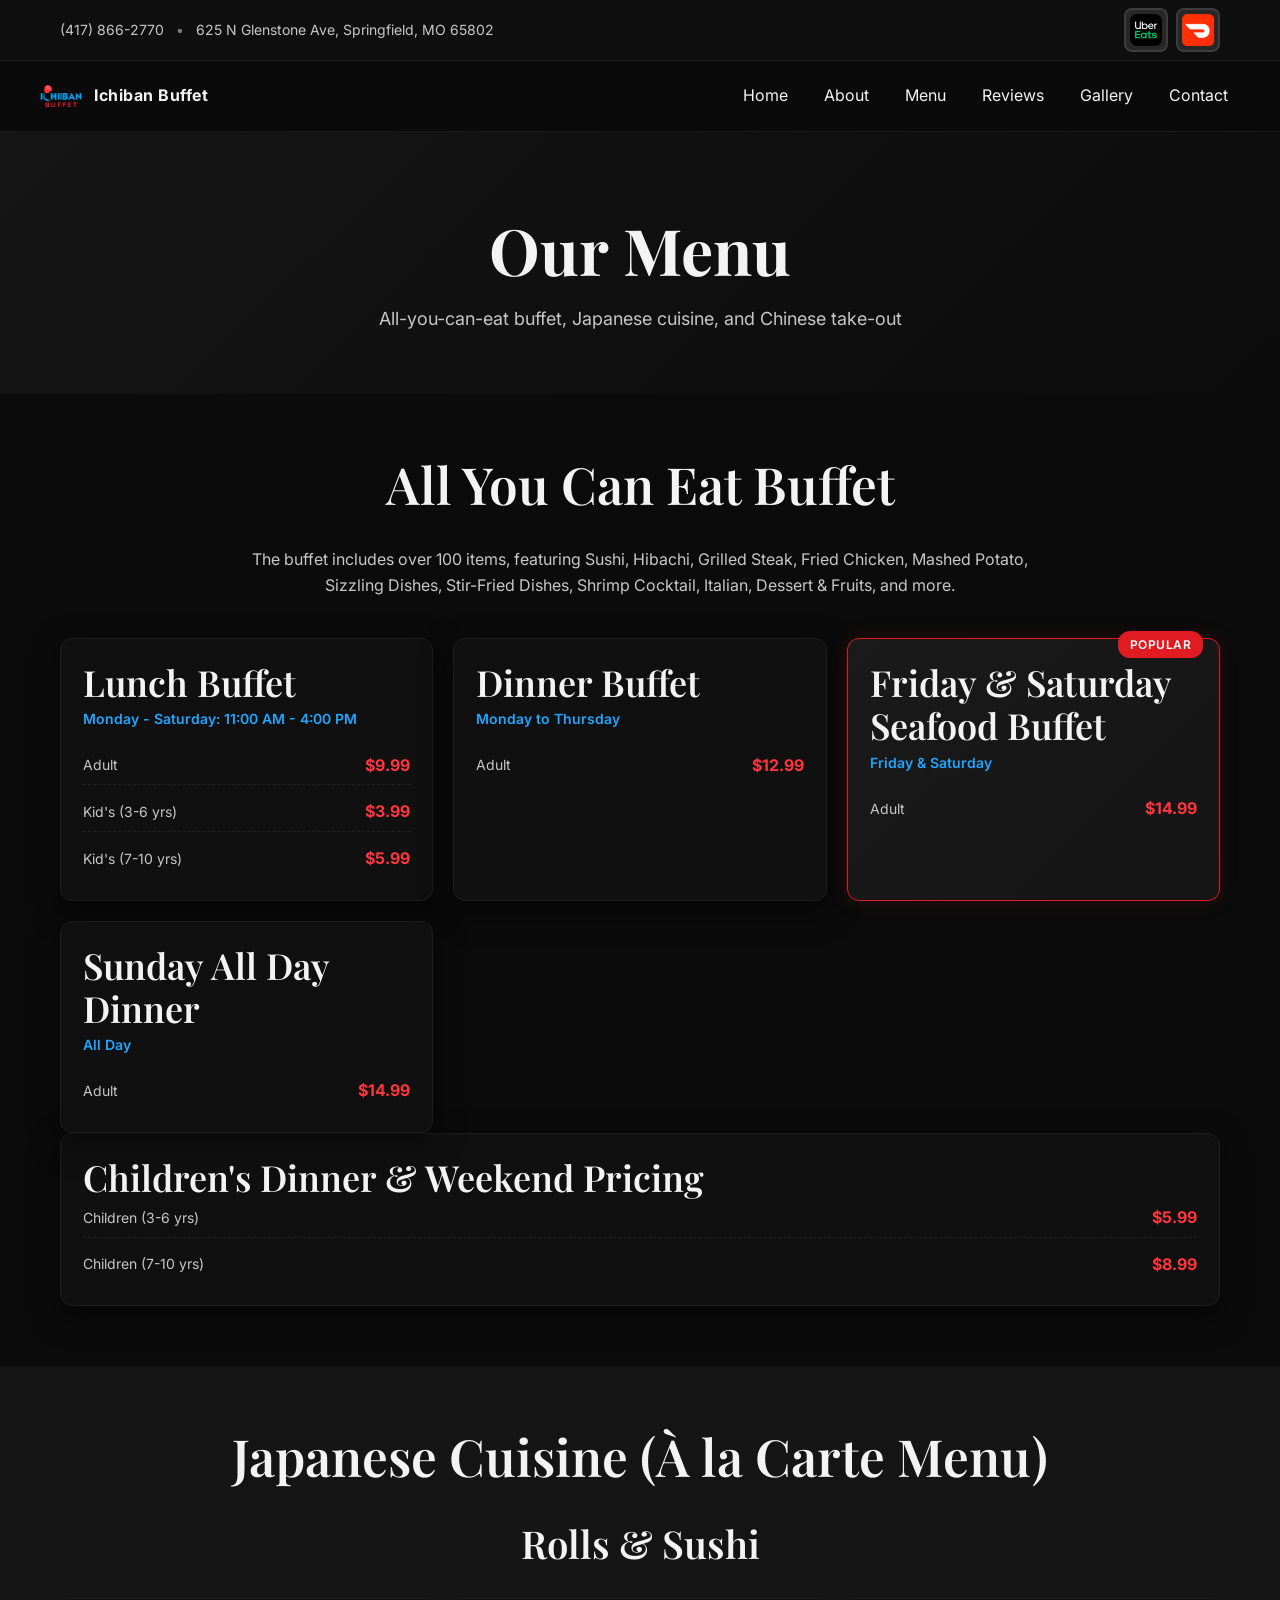
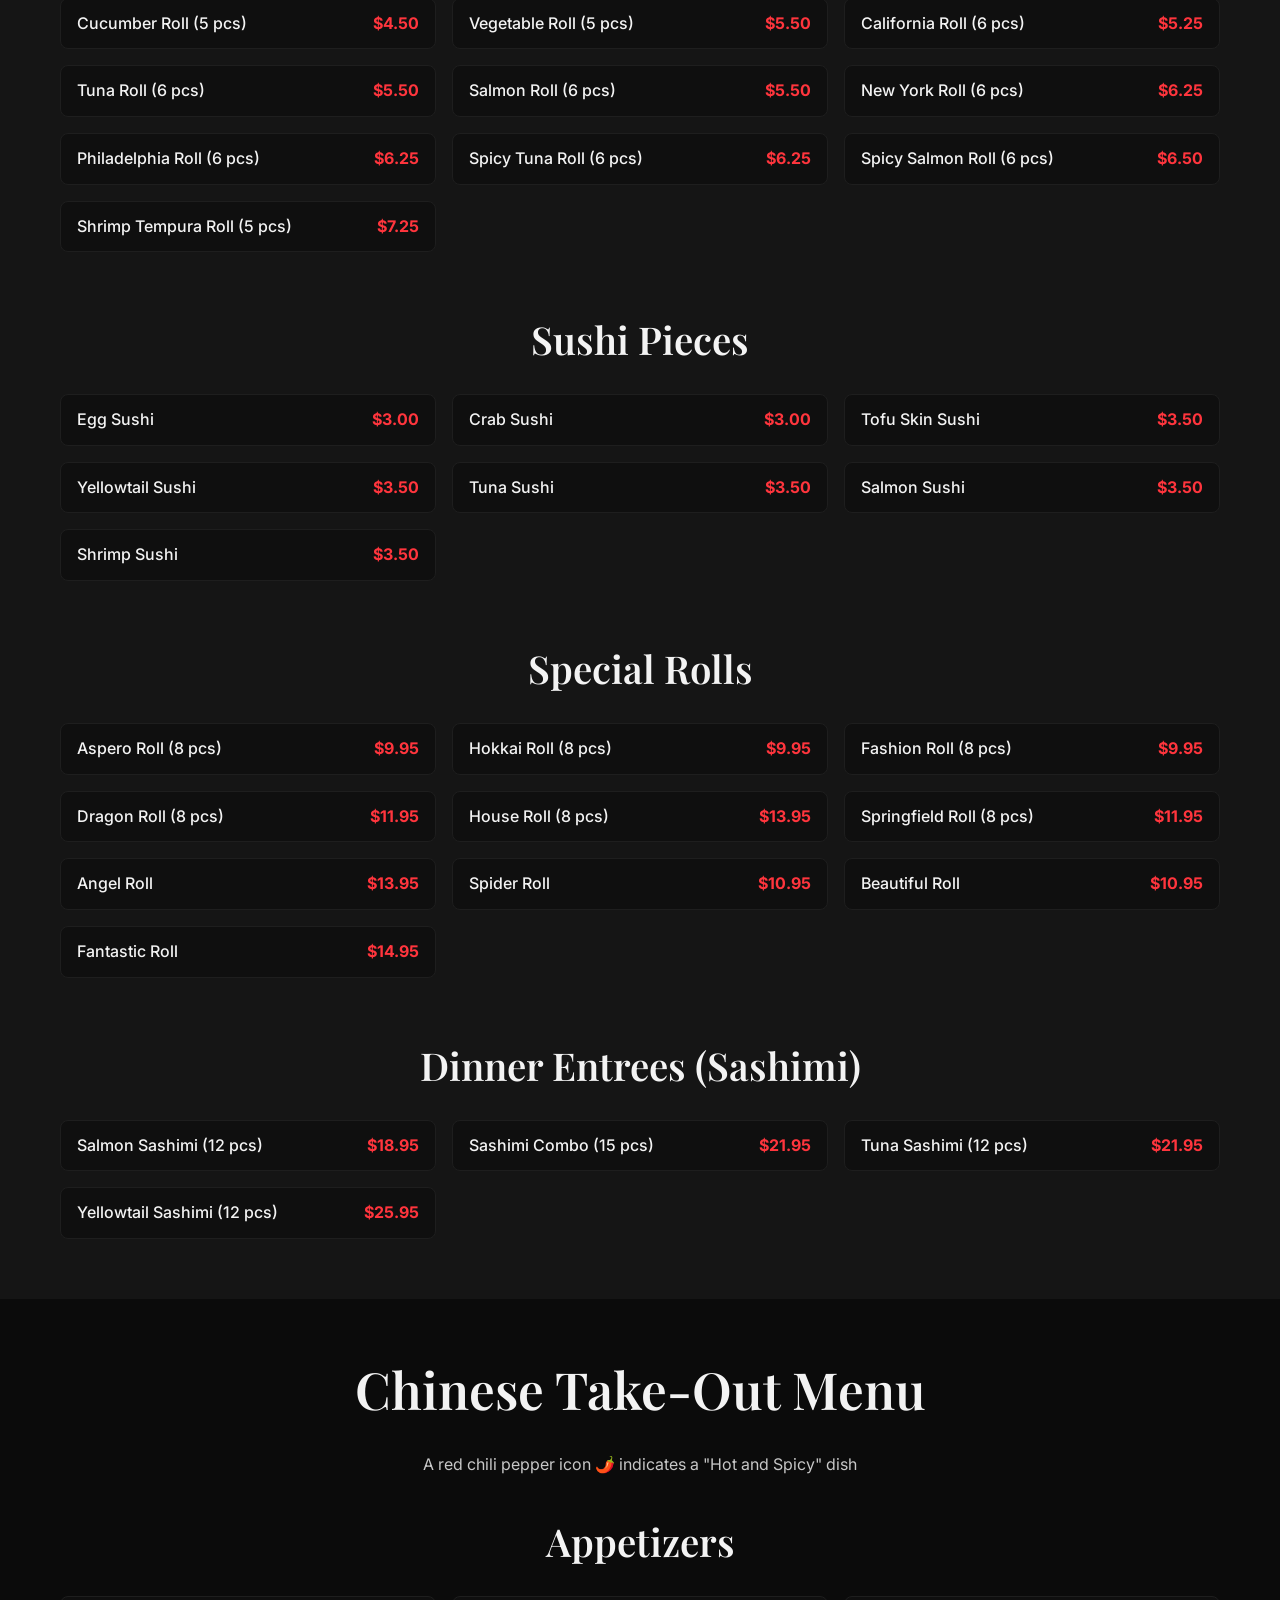
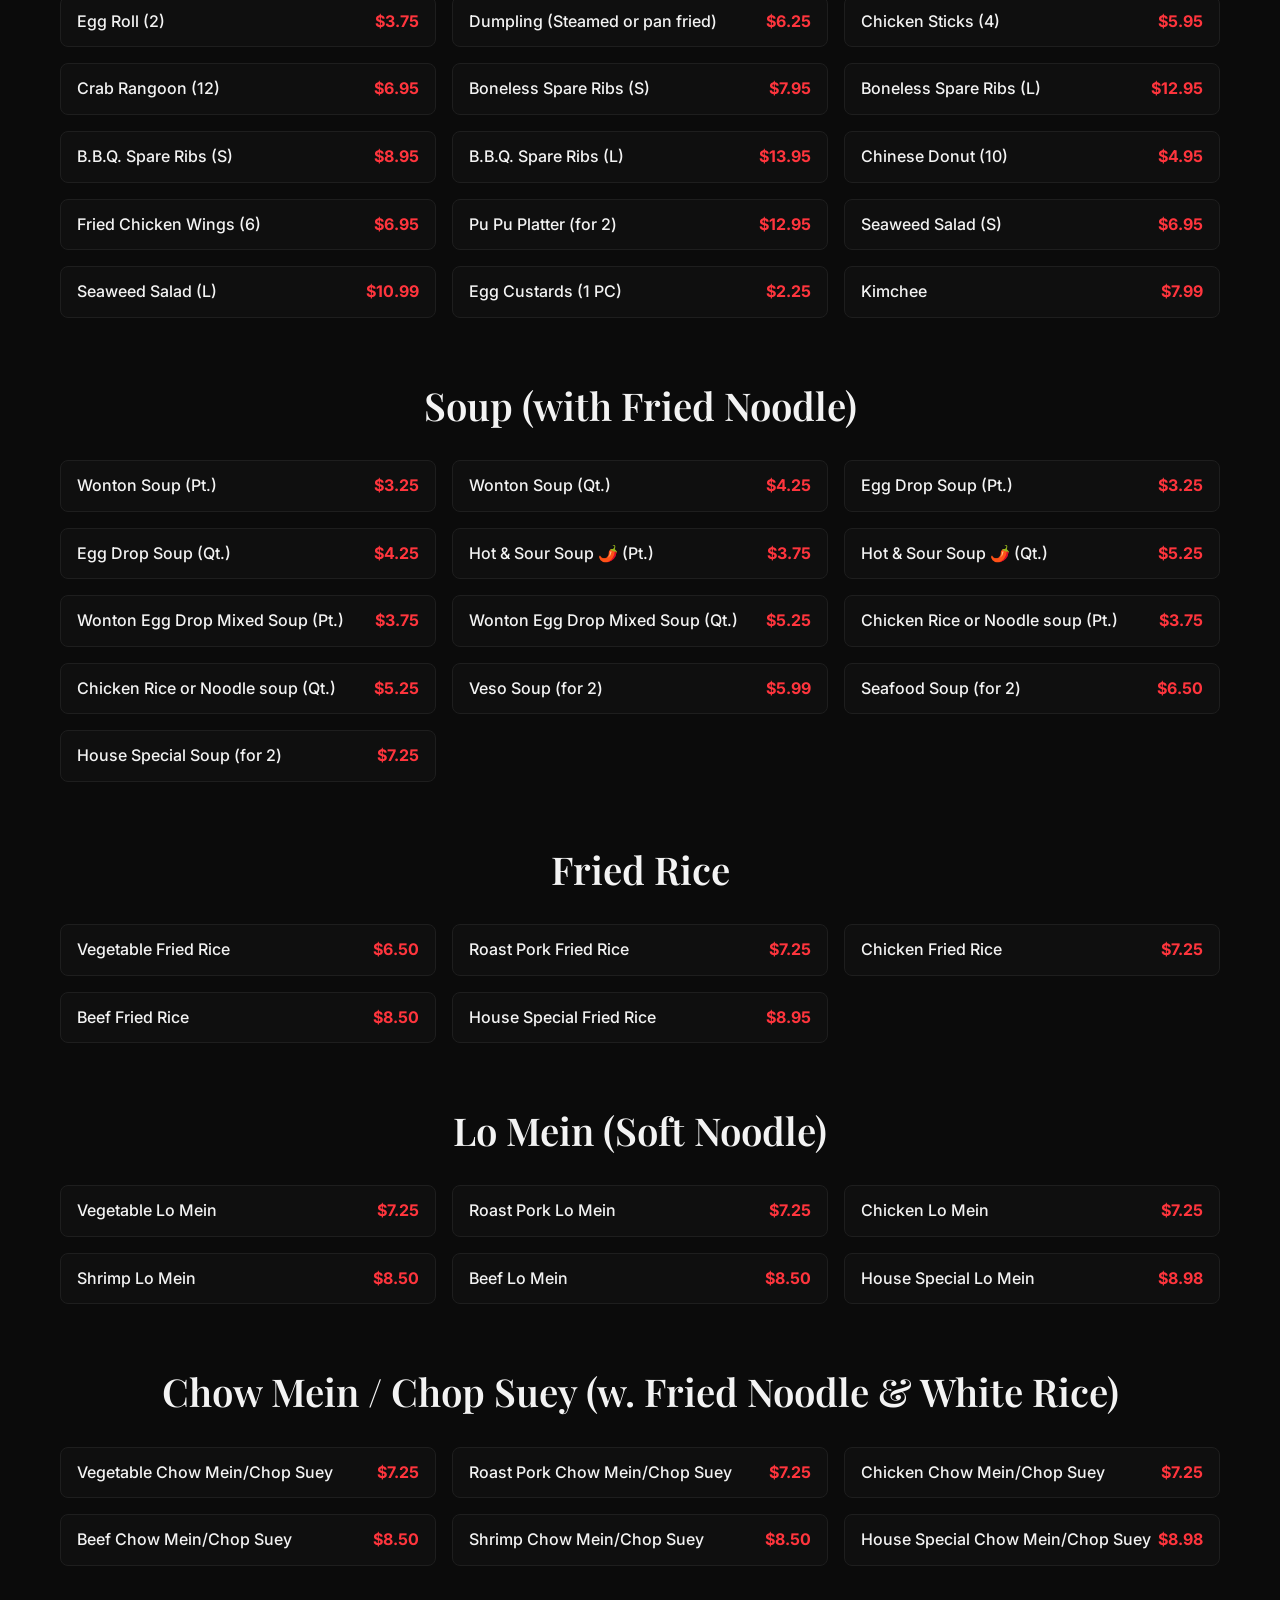
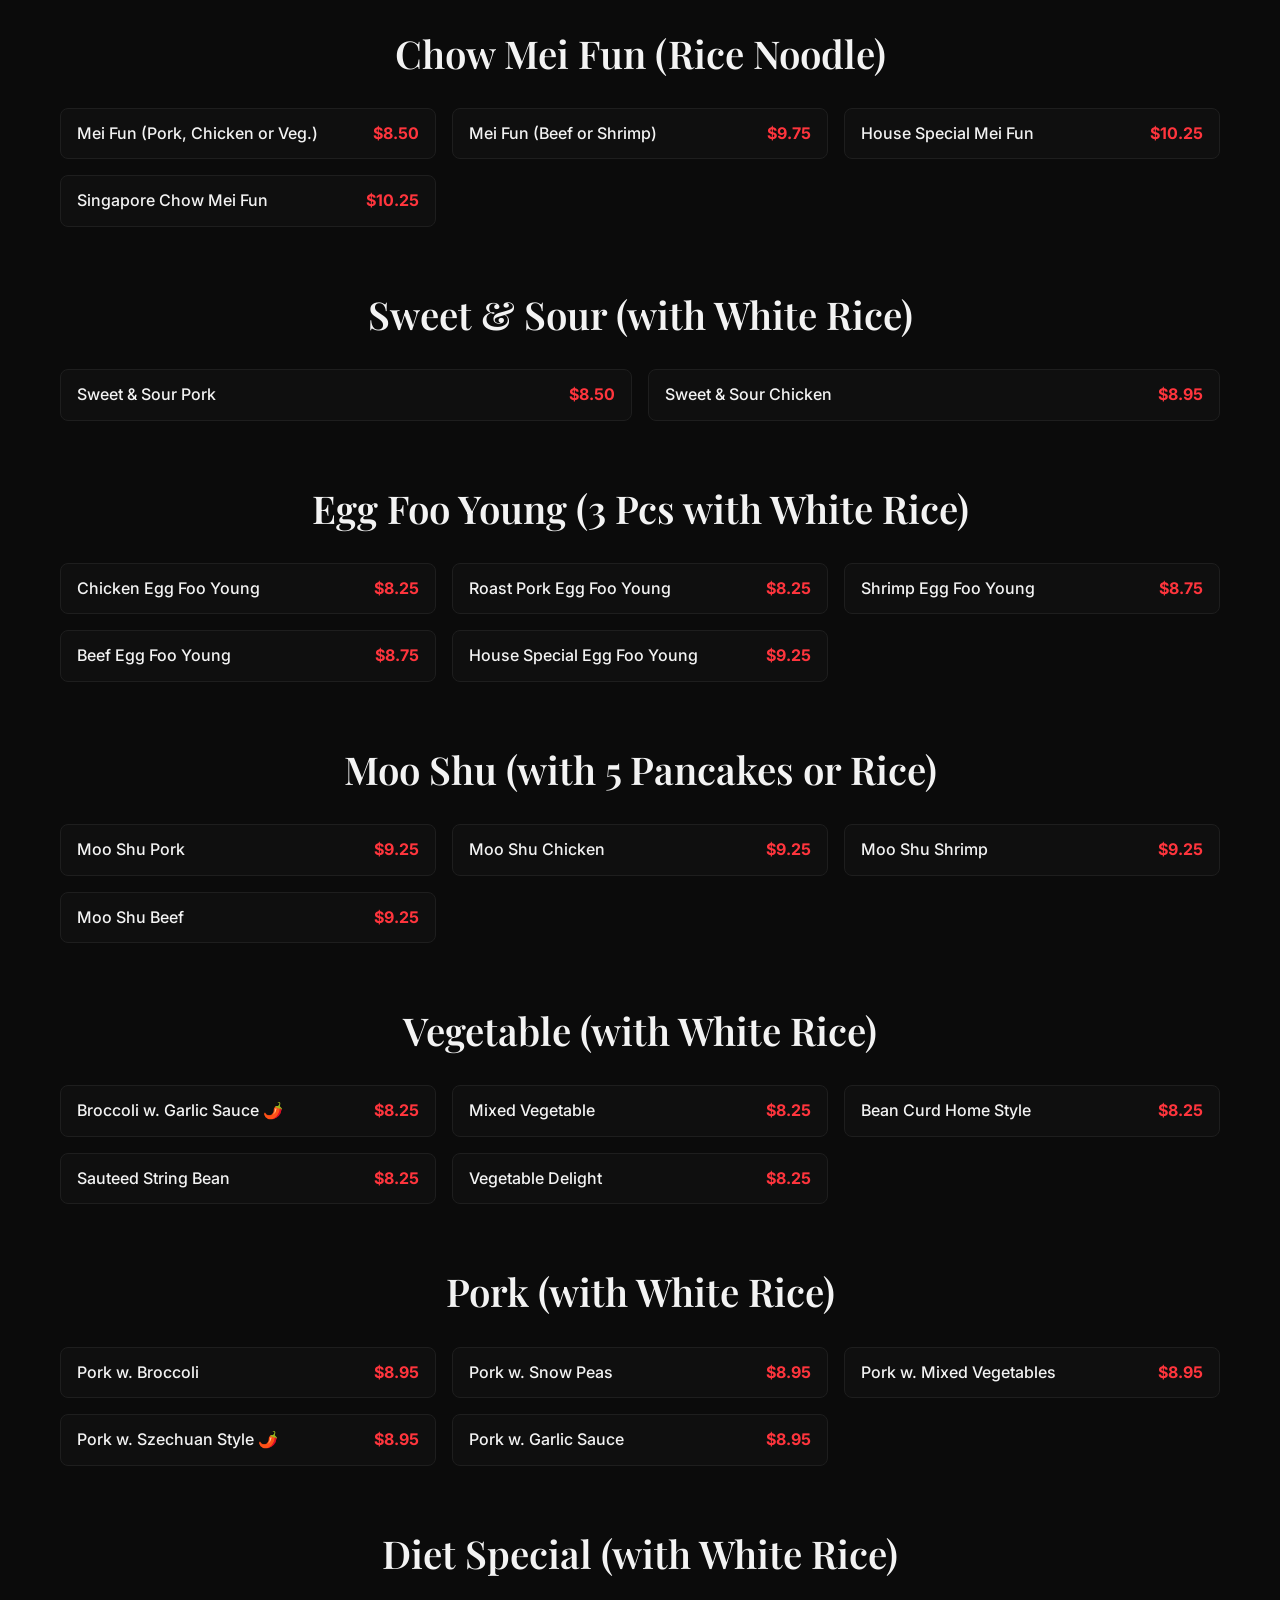
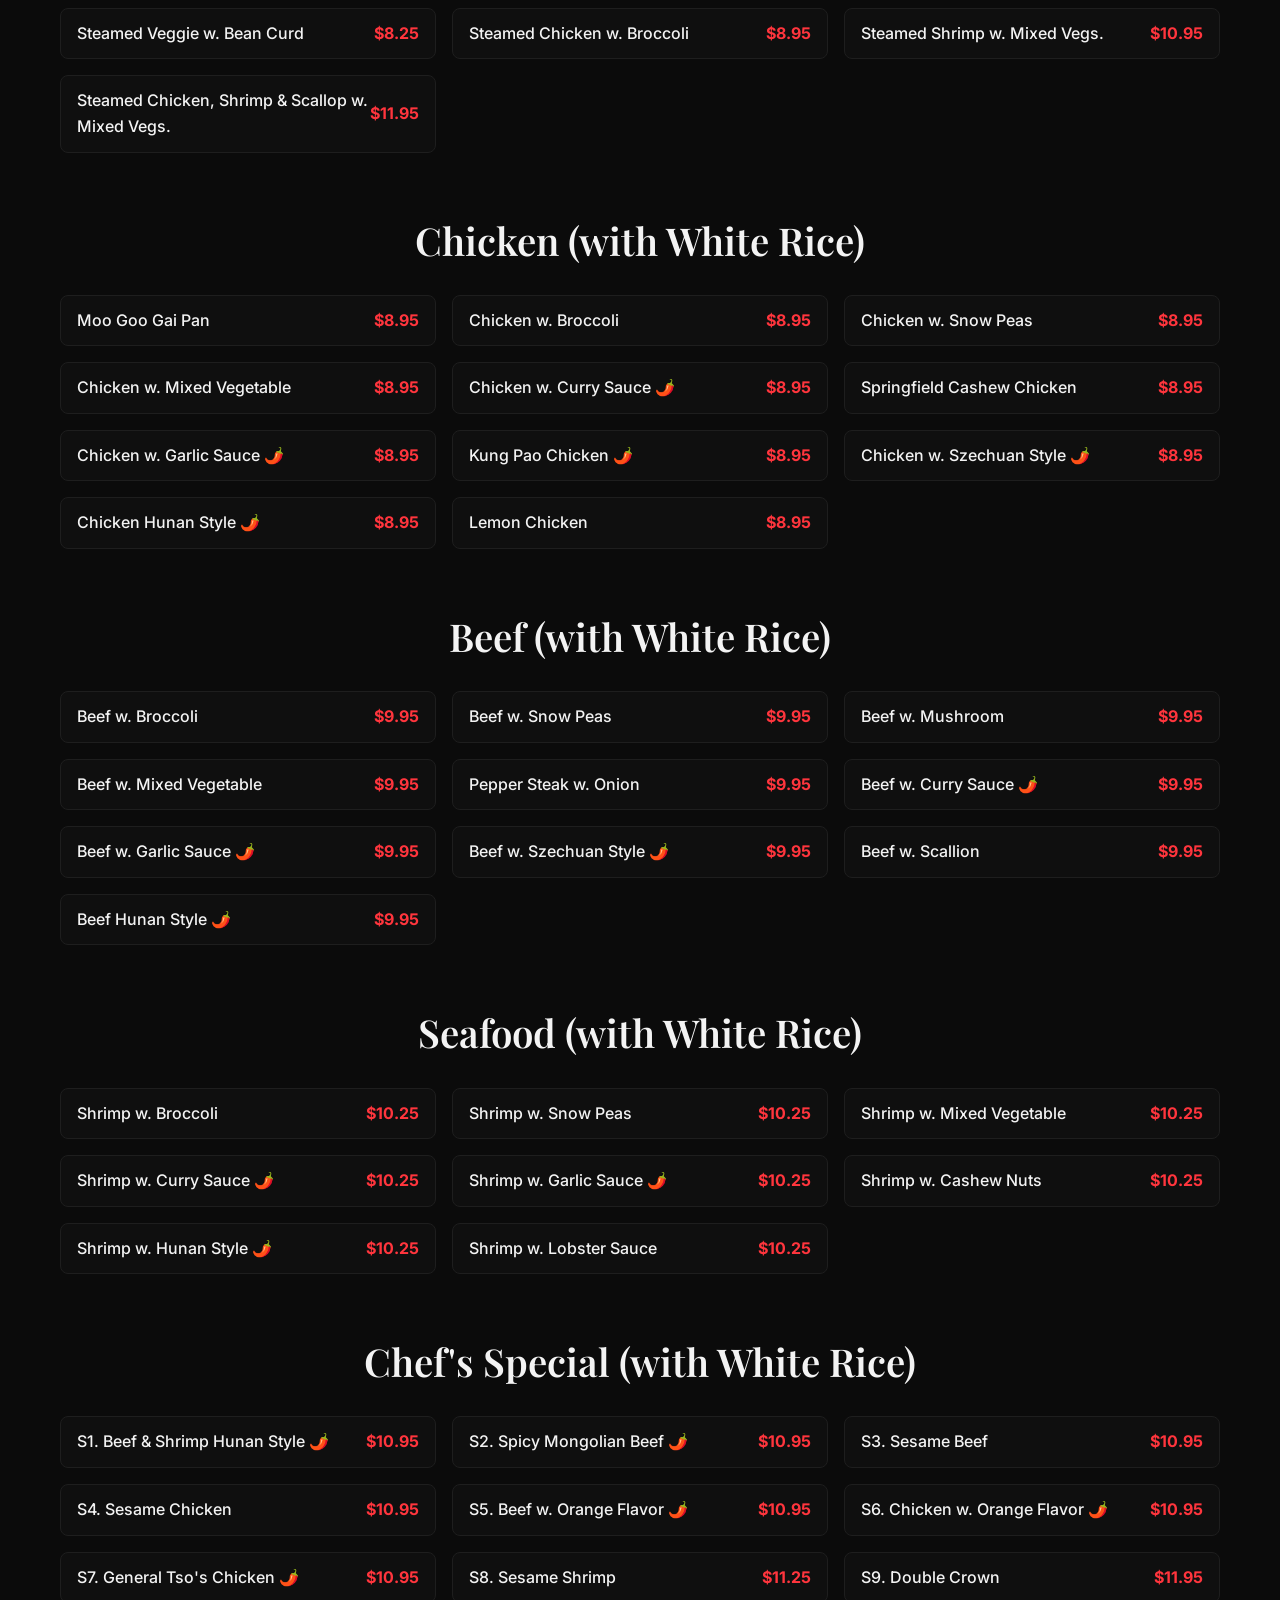
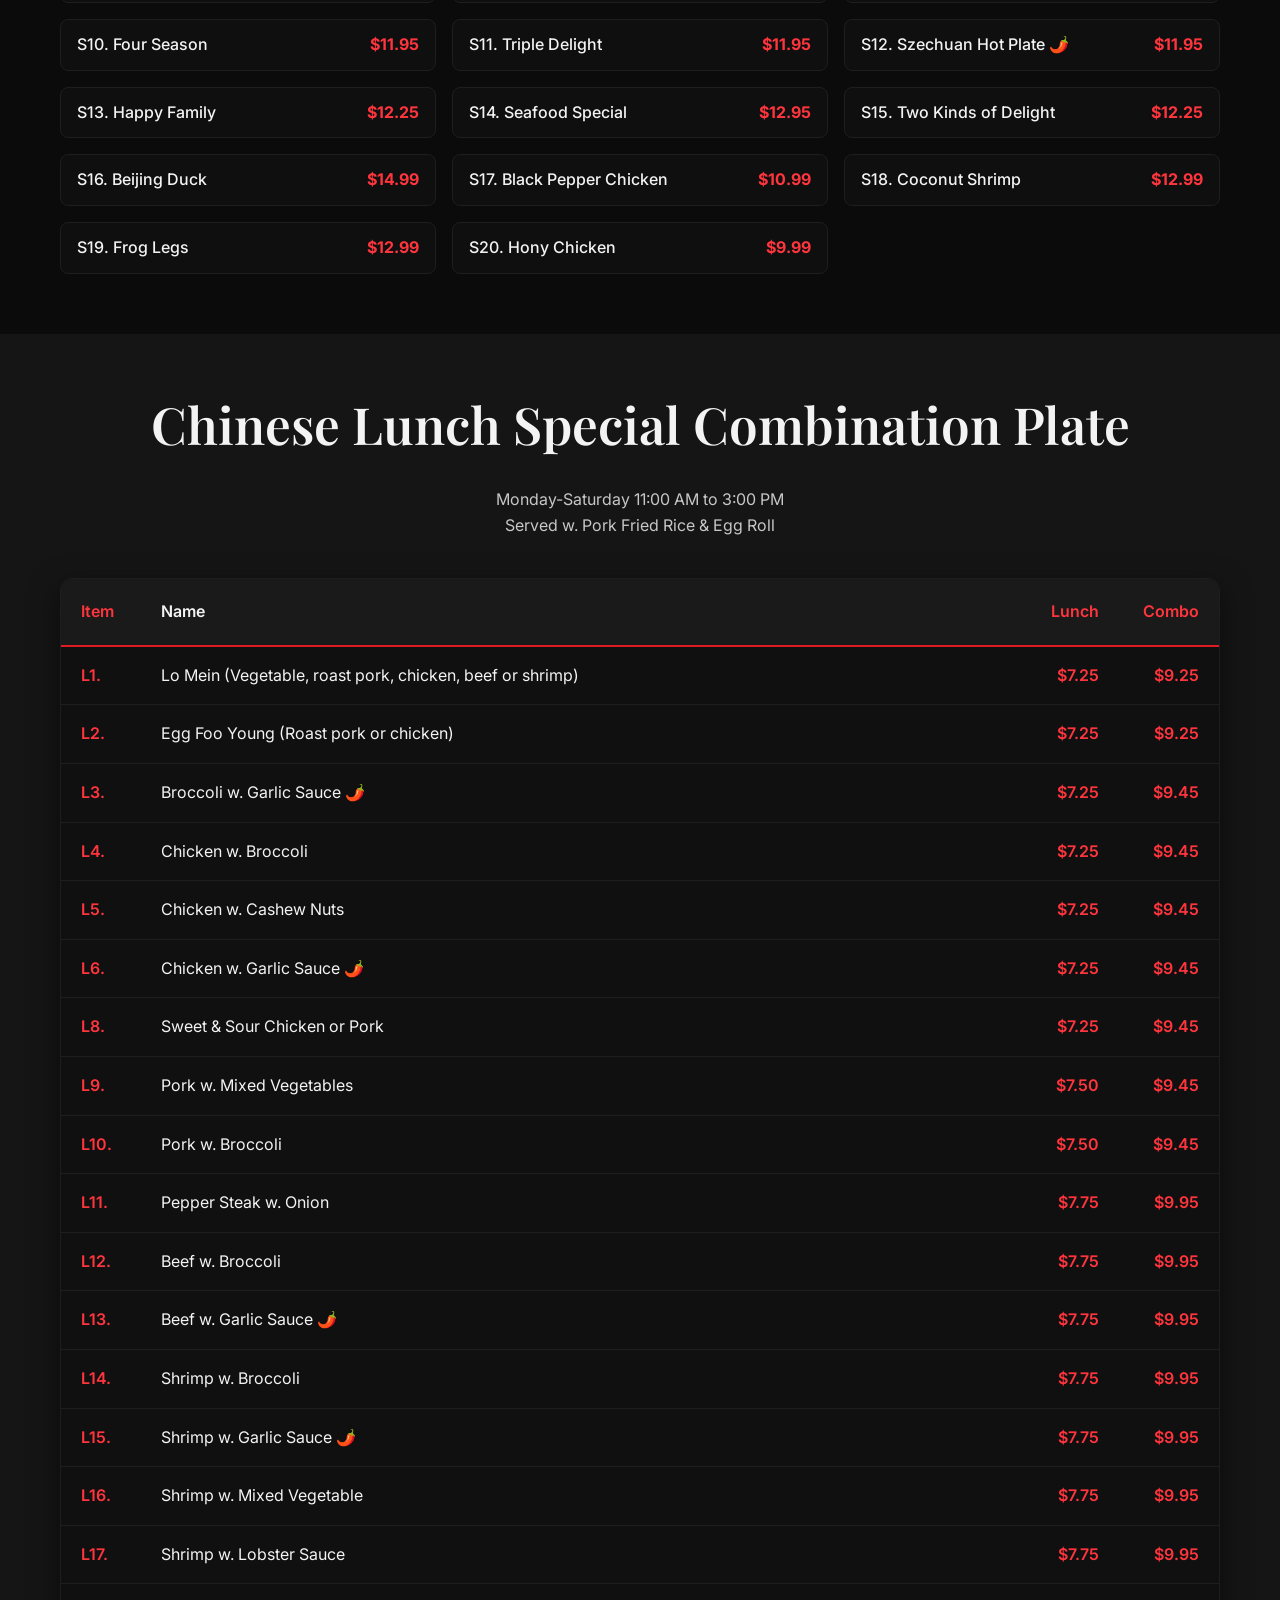
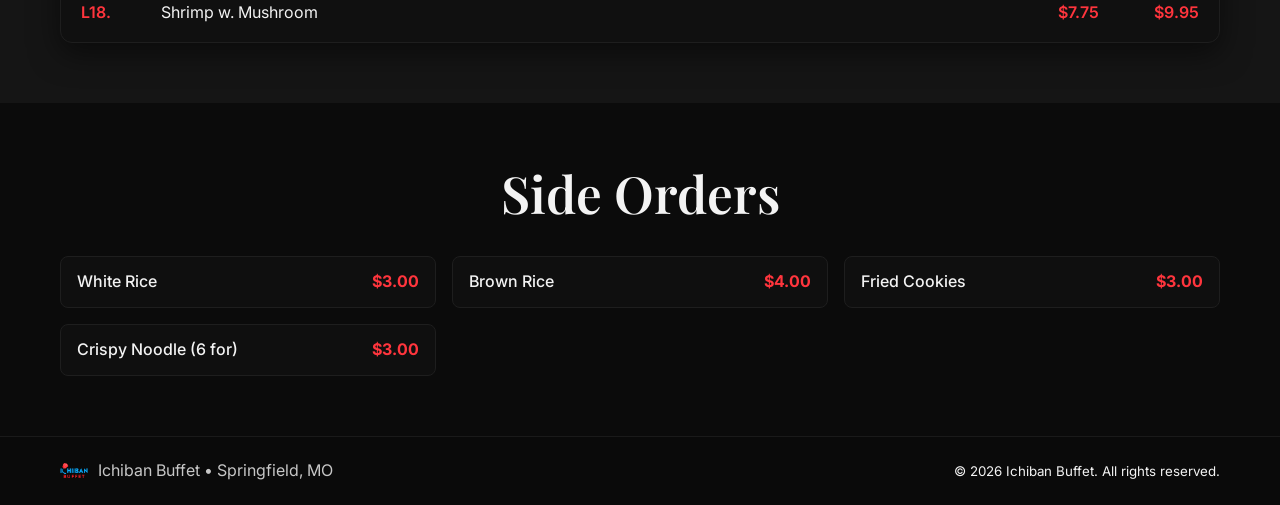
==== commit 67633955: "Complete comprehensive menu with all missing items and fix table contrast - Add all missing Japanese" ====
--- a/menu.html
+++ b/menu.html
@@ -220,6 +220,74 @@
             </div>
           </div>
         </div>
+
+        <div class="menu-section">
+          <h3 class="menu-section__title">Special Rolls</h3>
+          <div class="menu-grid">
+            <div class="menu-item">
+              <span class="menu-item__name">Aspero Roll (8 pcs)</span>
+              <span class="menu-item__price">$9.95</span>
+            </div>
+            <div class="menu-item">
+              <span class="menu-item__name">Hokkai Roll (8 pcs)</span>
+              <span class="menu-item__price">$9.95</span>
+            </div>
+            <div class="menu-item">
+              <span class="menu-item__name">Fashion Roll (8 pcs)</span>
+              <span class="menu-item__price">$9.95</span>
+            </div>
+            <div class="menu-item">
+              <span class="menu-item__name">Dragon Roll (8 pcs)</span>
+              <span class="menu-item__price">$11.95</span>
+            </div>
+            <div class="menu-item">
+              <span class="menu-item__name">House Roll (8 pcs)</span>
+              <span class="menu-item__price">$13.95</span>
+            </div>
+            <div class="menu-item">
+              <span class="menu-item__name">Springfield Roll (8 pcs)</span>
+              <span class="menu-item__price">$11.95</span>
+            </div>
+            <div class="menu-item">
+              <span class="menu-item__name">Angel Roll</span>
+              <span class="menu-item__price">$13.95</span>
+            </div>
+            <div class="menu-item">
+              <span class="menu-item__name">Spider Roll</span>
+              <span class="menu-item__price">$10.95</span>
+            </div>
+            <div class="menu-item">
+              <span class="menu-item__name">Beautiful Roll</span>
+              <span class="menu-item__price">$10.95</span>
+            </div>
+            <div class="menu-item">
+              <span class="menu-item__name">Fantastic Roll</span>
+              <span class="menu-item__price">$14.95</span>
+            </div>
+          </div>
+        </div>
+
+        <div class="menu-section">
+          <h3 class="menu-section__title">Dinner Entrees (Sashimi)</h3>
+          <div class="menu-grid">
+            <div class="menu-item">
+              <span class="menu-item__name">Salmon Sashimi (12 pcs)</span>
+              <span class="menu-item__price">$18.95</span>
+            </div>
+            <div class="menu-item">
+              <span class="menu-item__name">Sashimi Combo (15 pcs)</span>
+              <span class="menu-item__price">$21.95</span>
+            </div>
+            <div class="menu-item">
+              <span class="menu-item__name">Tuna Sashimi (12 pcs)</span>
+              <span class="menu-item__price">$21.95</span>
+            </div>
+            <div class="menu-item">
+              <span class="menu-item__name">Yellowtail Sashimi (12 pcs)</span>
+              <span class="menu-item__price">$25.95</span>
+            </div>
+          </div>
+        </div>
       </div>
     </section>
 
@@ -349,6 +417,470 @@
             <div class="menu-item">
               <span class="menu-item__name">House Special Soup (for 2)</span>
               <span class="menu-item__price">$7.25</span>
+            </div>
+          </div>
+        </div>
+
+        <div class="menu-section">
+          <h3 class="menu-section__title">Fried Rice</h3>
+          <div class="menu-grid">
+            <div class="menu-item">
+              <span class="menu-item__name">Vegetable Fried Rice</span>
+              <span class="menu-item__price">$6.50</span>
+            </div>
+            <div class="menu-item">
+              <span class="menu-item__name">Roast Pork Fried Rice</span>
+              <span class="menu-item__price">$7.25</span>
+            </div>
+            <div class="menu-item">
+              <span class="menu-item__name">Chicken Fried Rice</span>
+              <span class="menu-item__price">$7.25</span>
+            </div>
+            <div class="menu-item">
+              <span class="menu-item__name">Beef Fried Rice</span>
+              <span class="menu-item__price">$8.50</span>
+            </div>
+            <div class="menu-item">
+              <span class="menu-item__name">House Special Fried Rice</span>
+              <span class="menu-item__price">$8.95</span>
+            </div>
+          </div>
+        </div>
+
+        <div class="menu-section">
+          <h3 class="menu-section__title">Lo Mein (Soft Noodle)</h3>
+          <div class="menu-grid">
+            <div class="menu-item">
+              <span class="menu-item__name">Vegetable Lo Mein</span>
+              <span class="menu-item__price">$7.25</span>
+            </div>
+            <div class="menu-item">
+              <span class="menu-item__name">Roast Pork Lo Mein</span>
+              <span class="menu-item__price">$7.25</span>
+            </div>
+            <div class="menu-item">
+              <span class="menu-item__name">Chicken Lo Mein</span>
+              <span class="menu-item__price">$7.25</span>
+            </div>
+            <div class="menu-item">
+              <span class="menu-item__name">Shrimp Lo Mein</span>
+              <span class="menu-item__price">$8.50</span>
+            </div>
+            <div class="menu-item">
+              <span class="menu-item__name">Beef Lo Mein</span>
+              <span class="menu-item__price">$8.50</span>
+            </div>
+            <div class="menu-item">
+              <span class="menu-item__name">House Special Lo Mein</span>
+              <span class="menu-item__price">$8.98</span>
+            </div>
+          </div>
+        </div>
+
+        <div class="menu-section">
+          <h3 class="menu-section__title">Chow Mein / Chop Suey (w. Fried Noodle & White Rice)</h3>
+          <div class="menu-grid">
+            <div class="menu-item">
+              <span class="menu-item__name">Vegetable Chow Mein/Chop Suey</span>
+              <span class="menu-item__price">$7.25</span>
+            </div>
+            <div class="menu-item">
+              <span class="menu-item__name">Roast Pork Chow Mein/Chop Suey</span>
+              <span class="menu-item__price">$7.25</span>
+            </div>
+            <div class="menu-item">
+              <span class="menu-item__name">Chicken Chow Mein/Chop Suey</span>
+              <span class="menu-item__price">$7.25</span>
+            </div>
+            <div class="menu-item">
+              <span class="menu-item__name">Beef Chow Mein/Chop Suey</span>
+              <span class="menu-item__price">$8.50</span>
+            </div>
+            <div class="menu-item">
+              <span class="menu-item__name">Shrimp Chow Mein/Chop Suey</span>
+              <span class="menu-item__price">$8.50</span>
+            </div>
+            <div class="menu-item">
+              <span class="menu-item__name">House Special Chow Mein/Chop Suey</span>
+              <span class="menu-item__price">$8.98</span>
+            </div>
+          </div>
+        </div>
+
+        <div class="menu-section">
+          <h3 class="menu-section__title">Chow Mei Fun (Rice Noodle)</h3>
+          <div class="menu-grid">
+            <div class="menu-item">
+              <span class="menu-item__name">Mei Fun (Pork, Chicken or Veg.)</span>
+              <span class="menu-item__price">$8.50</span>
+            </div>
+            <div class="menu-item">
+              <span class="menu-item__name">Mei Fun (Beef or Shrimp)</span>
+              <span class="menu-item__price">$9.75</span>
+            </div>
+            <div class="menu-item">
+              <span class="menu-item__name">House Special Mei Fun</span>
+              <span class="menu-item__price">$10.25</span>
+            </div>
+            <div class="menu-item">
+              <span class="menu-item__name">Singapore Chow Mei Fun</span>
+              <span class="menu-item__price">$10.25</span>
+            </div>
+          </div>
+        </div>
+
+        <div class="menu-section">
+          <h3 class="menu-section__title">Sweet & Sour (with White Rice)</h3>
+          <div class="menu-grid">
+            <div class="menu-item">
+              <span class="menu-item__name">Sweet & Sour Pork</span>
+              <span class="menu-item__price">$8.50</span>
+            </div>
+            <div class="menu-item">
+              <span class="menu-item__name">Sweet & Sour Chicken</span>
+              <span class="menu-item__price">$8.95</span>
+            </div>
+          </div>
+        </div>
+
+        <div class="menu-section">
+          <h3 class="menu-section__title">Egg Foo Young (3 Pcs with White Rice)</h3>
+          <div class="menu-grid">
+            <div class="menu-item">
+              <span class="menu-item__name">Chicken Egg Foo Young</span>
+              <span class="menu-item__price">$8.25</span>
+            </div>
+            <div class="menu-item">
+              <span class="menu-item__name">Roast Pork Egg Foo Young</span>
+              <span class="menu-item__price">$8.25</span>
+            </div>
+            <div class="menu-item">
+              <span class="menu-item__name">Shrimp Egg Foo Young</span>
+              <span class="menu-item__price">$8.75</span>
+            </div>
+            <div class="menu-item">
+              <span class="menu-item__name">Beef Egg Foo Young</span>
+              <span class="menu-item__price">$8.75</span>
+            </div>
+            <div class="menu-item">
+              <span class="menu-item__name">House Special Egg Foo Young</span>
+              <span class="menu-item__price">$9.25</span>
+            </div>
+          </div>
+        </div>
+
+        <div class="menu-section">
+          <h3 class="menu-section__title">Moo Shu (with 5 Pancakes or Rice)</h3>
+          <div class="menu-grid">
+            <div class="menu-item">
+              <span class="menu-item__name">Moo Shu Pork</span>
+              <span class="menu-item__price">$9.25</span>
+            </div>
+            <div class="menu-item">
+              <span class="menu-item__name">Moo Shu Chicken</span>
+              <span class="menu-item__price">$9.25</span>
+            </div>
+            <div class="menu-item">
+              <span class="menu-item__name">Moo Shu Shrimp</span>
+              <span class="menu-item__price">$9.25</span>
+            </div>
+            <div class="menu-item">
+              <span class="menu-item__name">Moo Shu Beef</span>
+              <span class="menu-item__price">$9.25</span>
+            </div>
+          </div>
+        </div>
+
+        <div class="menu-section">
+          <h3 class="menu-section__title">Vegetable (with White Rice)</h3>
+          <div class="menu-grid">
+            <div class="menu-item">
+              <span class="menu-item__name">Broccoli w. Garlic Sauce 🌶️</span>
+              <span class="menu-item__price">$8.25</span>
+            </div>
+            <div class="menu-item">
+              <span class="menu-item__name">Mixed Vegetable</span>
+              <span class="menu-item__price">$8.25</span>
+            </div>
+            <div class="menu-item">
+              <span class="menu-item__name">Bean Curd Home Style</span>
+              <span class="menu-item__price">$8.25</span>
+            </div>
+            <div class="menu-item">
+              <span class="menu-item__name">Sauteed String Bean</span>
+              <span class="menu-item__price">$8.25</span>
+            </div>
+            <div class="menu-item">
+              <span class="menu-item__name">Vegetable Delight</span>
+              <span class="menu-item__price">$8.25</span>
+            </div>
+          </div>
+        </div>
+
+        <div class="menu-section">
+          <h3 class="menu-section__title">Pork (with White Rice)</h3>
+          <div class="menu-grid">
+            <div class="menu-item">
+              <span class="menu-item__name">Pork w. Broccoli</span>
+              <span class="menu-item__price">$8.95</span>
+            </div>
+            <div class="menu-item">
+              <span class="menu-item__name">Pork w. Snow Peas</span>
+              <span class="menu-item__price">$8.95</span>
+            </div>
+            <div class="menu-item">
+              <span class="menu-item__name">Pork w. Mixed Vegetables</span>
+              <span class="menu-item__price">$8.95</span>
+            </div>
+            <div class="menu-item">
+              <span class="menu-item__name">Pork w. Szechuan Style 🌶️</span>
+              <span class="menu-item__price">$8.95</span>
+            </div>
+            <div class="menu-item">
+              <span class="menu-item__name">Pork w. Garlic Sauce</span>
+              <span class="menu-item__price">$8.95</span>
+            </div>
+          </div>
+        </div>
+
+        <div class="menu-section">
+          <h3 class="menu-section__title">Diet Special (with White Rice)</h3>
+          <div class="menu-grid">
+            <div class="menu-item">
+              <span class="menu-item__name">Steamed Veggie w. Bean Curd</span>
+              <span class="menu-item__price">$8.25</span>
+            </div>
+            <div class="menu-item">
+              <span class="menu-item__name">Steamed Chicken w. Broccoli</span>
+              <span class="menu-item__price">$8.95</span>
+            </div>
+            <div class="menu-item">
+              <span class="menu-item__name">Steamed Shrimp w. Mixed Vegs.</span>
+              <span class="menu-item__price">$10.95</span>
+            </div>
+            <div class="menu-item">
+              <span class="menu-item__name">Steamed Chicken, Shrimp & Scallop w. Mixed Vegs.</span>
+              <span class="menu-item__price">$11.95</span>
+            </div>
+          </div>
+        </div>
+
+        <div class="menu-section">
+          <h3 class="menu-section__title">Chicken (with White Rice)</h3>
+          <div class="menu-grid">
+            <div class="menu-item">
+              <span class="menu-item__name">Moo Goo Gai Pan</span>
+              <span class="menu-item__price">$8.95</span>
+            </div>
+            <div class="menu-item">
+              <span class="menu-item__name">Chicken w. Broccoli</span>
+              <span class="menu-item__price">$8.95</span>
+            </div>
+            <div class="menu-item">
+              <span class="menu-item__name">Chicken w. Snow Peas</span>
+              <span class="menu-item__price">$8.95</span>
+            </div>
+            <div class="menu-item">
+              <span class="menu-item__name">Chicken w. Mixed Vegetable</span>
+              <span class="menu-item__price">$8.95</span>
+            </div>
+            <div class="menu-item">
+              <span class="menu-item__name">Chicken w. Curry Sauce 🌶️</span>
+              <span class="menu-item__price">$8.95</span>
+            </div>
+            <div class="menu-item">
+              <span class="menu-item__name">Springfield Cashew Chicken</span>
+              <span class="menu-item__price">$8.95</span>
+            </div>
+            <div class="menu-item">
+              <span class="menu-item__name">Chicken w. Garlic Sauce 🌶️</span>
+              <span class="menu-item__price">$8.95</span>
+            </div>
+            <div class="menu-item">
+              <span class="menu-item__name">Kung Pao Chicken 🌶️</span>
+              <span class="menu-item__price">$8.95</span>
+            </div>
+            <div class="menu-item">
+              <span class="menu-item__name">Chicken w. Szechuan Style 🌶️</span>
+              <span class="menu-item__price">$8.95</span>
+            </div>
+            <div class="menu-item">
+              <span class="menu-item__name">Chicken Hunan Style 🌶️</span>
+              <span class="menu-item__price">$8.95</span>
+            </div>
+            <div class="menu-item">
+              <span class="menu-item__name">Lemon Chicken</span>
+              <span class="menu-item__price">$8.95</span>
+            </div>
+          </div>
+        </div>
+
+        <div class="menu-section">
+          <h3 class="menu-section__title">Beef (with White Rice)</h3>
+          <div class="menu-grid">
+            <div class="menu-item">
+              <span class="menu-item__name">Beef w. Broccoli</span>
+              <span class="menu-item__price">$9.95</span>
+            </div>
+            <div class="menu-item">
+              <span class="menu-item__name">Beef w. Snow Peas</span>
+              <span class="menu-item__price">$9.95</span>
+            </div>
+            <div class="menu-item">
+              <span class="menu-item__name">Beef w. Mushroom</span>
+              <span class="menu-item__price">$9.95</span>
+            </div>
+            <div class="menu-item">
+              <span class="menu-item__name">Beef w. Mixed Vegetable</span>
+              <span class="menu-item__price">$9.95</span>
+            </div>
+            <div class="menu-item">
+              <span class="menu-item__name">Pepper Steak w. Onion</span>
+              <span class="menu-item__price">$9.95</span>
+            </div>
+            <div class="menu-item">
+              <span class="menu-item__name">Beef w. Curry Sauce 🌶️</span>
+              <span class="menu-item__price">$9.95</span>
+            </div>
+            <div class="menu-item">
+              <span class="menu-item__name">Beef w. Garlic Sauce 🌶️</span>
+              <span class="menu-item__price">$9.95</span>
+            </div>
+            <div class="menu-item">
+              <span class="menu-item__name">Beef w. Szechuan Style 🌶️</span>
+              <span class="menu-item__price">$9.95</span>
+            </div>
+            <div class="menu-item">
+              <span class="menu-item__name">Beef w. Scallion</span>
+              <span class="menu-item__price">$9.95</span>
+            </div>
+            <div class="menu-item">
+              <span class="menu-item__name">Beef Hunan Style 🌶️</span>
+              <span class="menu-item__price">$9.95</span>
+            </div>
+          </div>
+        </div>
+
+        <div class="menu-section">
+          <h3 class="menu-section__title">Seafood (with White Rice)</h3>
+          <div class="menu-grid">
+            <div class="menu-item">
+              <span class="menu-item__name">Shrimp w. Broccoli</span>
+              <span class="menu-item__price">$10.25</span>
+            </div>
+            <div class="menu-item">
+              <span class="menu-item__name">Shrimp w. Snow Peas</span>
+              <span class="menu-item__price">$10.25</span>
+            </div>
+            <div class="menu-item">
+              <span class="menu-item__name">Shrimp w. Mixed Vegetable</span>
+              <span class="menu-item__price">$10.25</span>
+            </div>
+            <div class="menu-item">
+              <span class="menu-item__name">Shrimp w. Curry Sauce 🌶️</span>
+              <span class="menu-item__price">$10.25</span>
+            </div>
+            <div class="menu-item">
+              <span class="menu-item__name">Shrimp w. Garlic Sauce 🌶️</span>
+              <span class="menu-item__price">$10.25</span>
+            </div>
+            <div class="menu-item">
+              <span class="menu-item__name">Shrimp w. Cashew Nuts</span>
+              <span class="menu-item__price">$10.25</span>
+            </div>
+            <div class="menu-item">
+              <span class="menu-item__name">Shrimp w. Hunan Style 🌶️</span>
+              <span class="menu-item__price">$10.25</span>
+            </div>
+            <div class="menu-item">
+              <span class="menu-item__name">Shrimp w. Lobster Sauce</span>
+              <span class="menu-item__price">$10.25</span>
+            </div>
+          </div>
+        </div>
+
+        <div class="menu-section">
+          <h3 class="menu-section__title">Chef's Special (with White Rice)</h3>
+          <div class="menu-grid">
+            <div class="menu-item">
+              <span class="menu-item__name">S1. Beef & Shrimp Hunan Style 🌶️</span>
+              <span class="menu-item__price">$10.95</span>
+            </div>
+            <div class="menu-item">
+              <span class="menu-item__name">S2. Spicy Mongolian Beef 🌶️</span>
+              <span class="menu-item__price">$10.95</span>
+            </div>
+            <div class="menu-item">
+              <span class="menu-item__name">S3. Sesame Beef</span>
+              <span class="menu-item__price">$10.95</span>
+            </div>
+            <div class="menu-item">
+              <span class="menu-item__name">S4. Sesame Chicken</span>
+              <span class="menu-item__price">$10.95</span>
+            </div>
+            <div class="menu-item">
+              <span class="menu-item__name">S5. Beef w. Orange Flavor 🌶️</span>
+              <span class="menu-item__price">$10.95</span>
+            </div>
+            <div class="menu-item">
+              <span class="menu-item__name">S6. Chicken w. Orange Flavor 🌶️</span>
+              <span class="menu-item__price">$10.95</span>
+            </div>
+            <div class="menu-item">
+              <span class="menu-item__name">S7. General Tso's Chicken 🌶️</span>
+              <span class="menu-item__price">$10.95</span>
+            </div>
+            <div class="menu-item">
+              <span class="menu-item__name">S8. Sesame Shrimp</span>
+              <span class="menu-item__price">$11.25</span>
+            </div>
+            <div class="menu-item">
+              <span class="menu-item__name">S9. Double Crown</span>
+              <span class="menu-item__price">$11.95</span>
+            </div>
+            <div class="menu-item">
+              <span class="menu-item__name">S10. Four Season</span>
+              <span class="menu-item__price">$11.95</span>
+            </div>
+            <div class="menu-item">
+              <span class="menu-item__name">S11. Triple Delight</span>
+              <span class="menu-item__price">$11.95</span>
+            </div>
+            <div class="menu-item">
+              <span class="menu-item__name">S12. Szechuan Hot Plate 🌶️</span>
+              <span class="menu-item__price">$11.95</span>
+            </div>
+            <div class="menu-item">
+              <span class="menu-item__name">S13. Happy Family</span>
+              <span class="menu-item__price">$12.25</span>
+            </div>
+            <div class="menu-item">
+              <span class="menu-item__name">S14. Seafood Special</span>
+              <span class="menu-item__price">$12.95</span>
+            </div>
+            <div class="menu-item">
+              <span class="menu-item__name">S15. Two Kinds of Delight</span>
+              <span class="menu-item__price">$12.25</span>
+            </div>
+            <div class="menu-item">
+              <span class="menu-item__name">S16. Beijing Duck</span>
+              <span class="menu-item__price">$14.99</span>
+            </div>
+            <div class="menu-item">
+              <span class="menu-item__name">S17. Black Pepper Chicken</span>
+              <span class="menu-item__price">$10.99</span>
+            </div>
+            <div class="menu-item">
+              <span class="menu-item__name">S18. Coconut Shrimp</span>
+              <span class="menu-item__price">$12.99</span>
+            </div>
+            <div class="menu-item">
+              <span class="menu-item__name">S19. Frog Legs</span>
+              <span class="menu-item__price">$12.99</span>
+            </div>
+            <div class="menu-item">
+              <span class="menu-item__name">S20. Hony Chicken</span>
+              <span class="menu-item__price">$9.99</span>
             </div>
           </div>
         </div>
--- a/styles.css
+++ b/styles.css
@@ -689,6 +689,16 @@
   .topbar .btn-logo__image { height: 26px; width: 26px; }
   /* Center delivery buttons on mobile */
   .contact__delivery-buttons { justify-content: center; }
+  /* Hero delivery mobile adjustments */
+  .hero__delivery { margin-top: 20px; }
+  .hero__delivery-text { font-size: 15px; text-align: center; }
+  .hero__delivery-buttons { flex-direction: column; align-items: center; gap: 12px; }
+  .btn-logo--ubereats-hero, .btn-logo--doordash-hero { 
+    width: 100%; 
+    max-width: 200px; 
+    padding: 14px; 
+  }
+  .btn-logo__image--hero { height: 36px; }
   /* Menu section mobile adjustments */
   .menu-section { margin-bottom: 32px; }
   .menu-section__title { font-size: clamp(1.5rem, 4vw, 2rem); margin-bottom: 20px; }
@@ -756,10 +766,11 @@
 .table-header {
   display: grid;
   grid-template-columns: 80px 1fr 100px 100px;
-  background: var(--color-primary);
-  color: white;
+  background: #1a1a1a;
+  color: var(--color-text);
   font-weight: 600;
   padding: 16px 20px;
+  border-bottom: 2px solid var(--color-primary);
 }
 
 .table-row {
@@ -832,3 +843,4 @@
 }
 
 
+
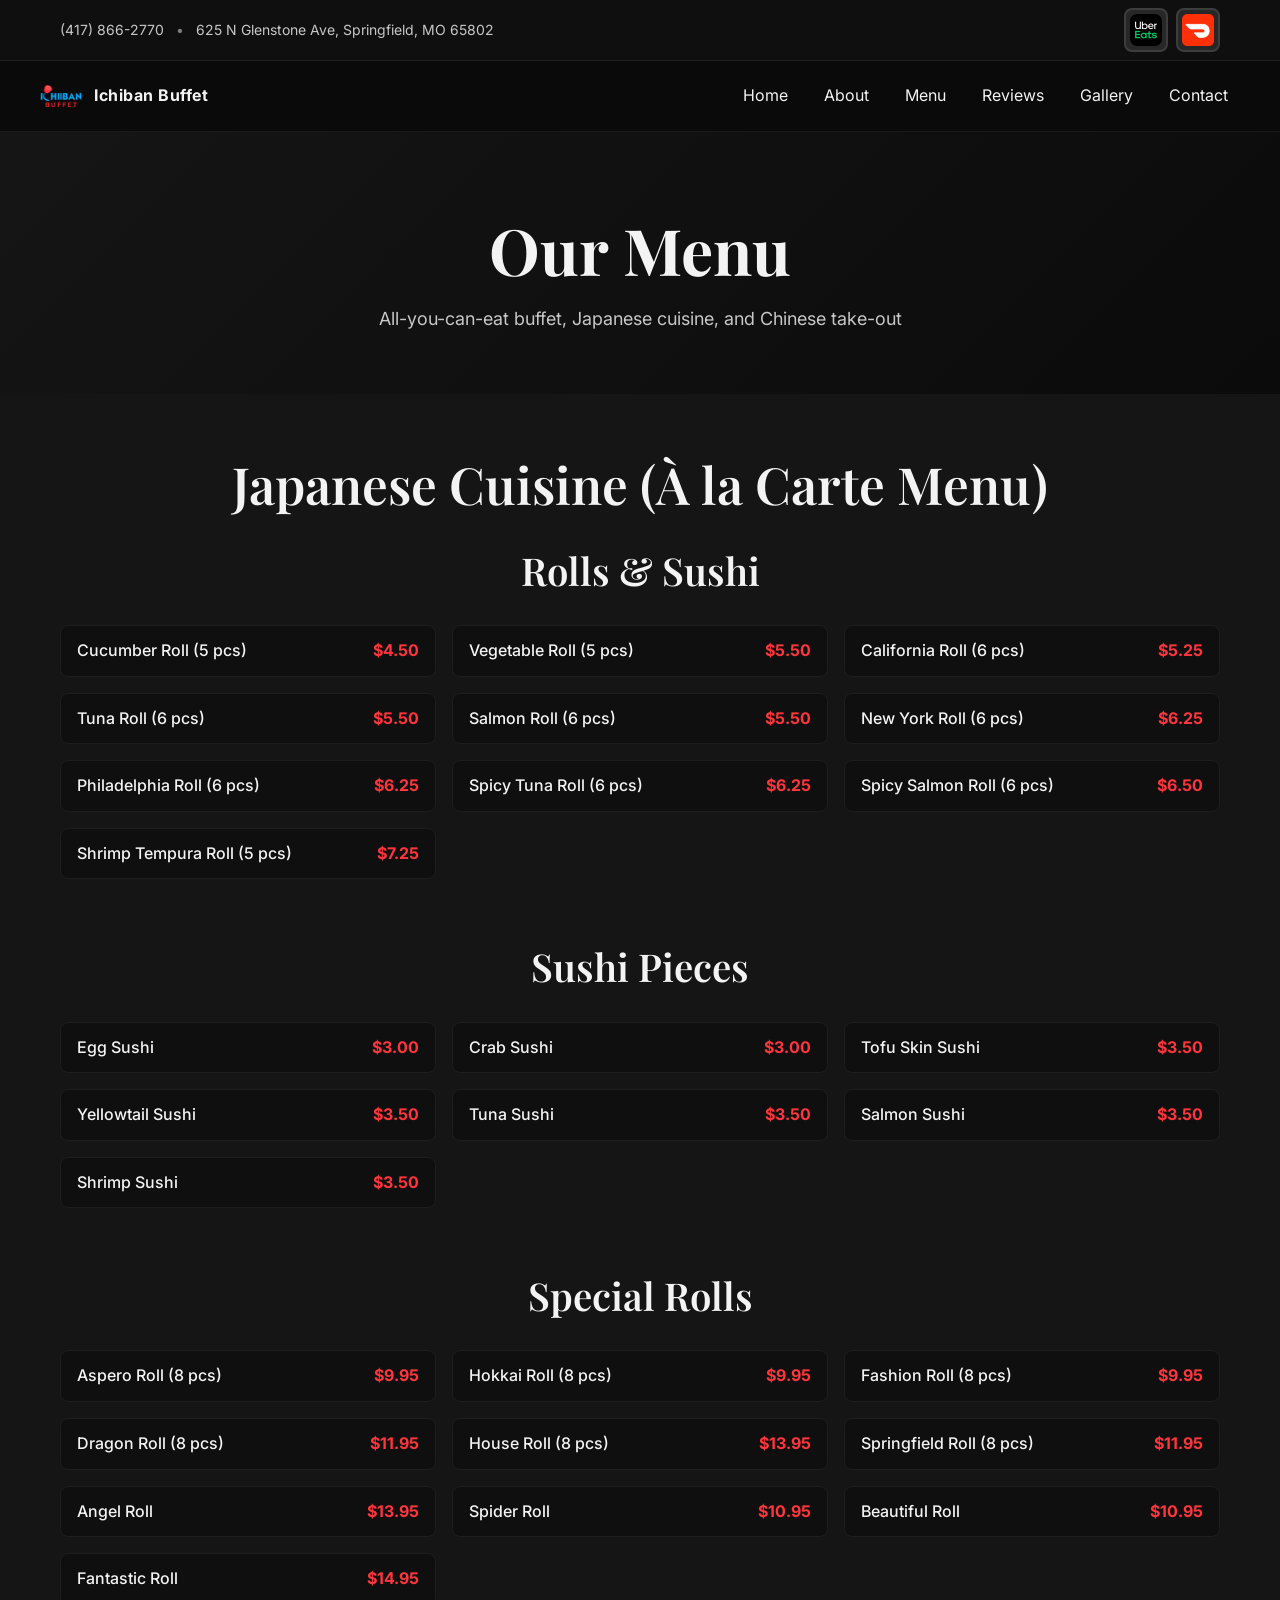
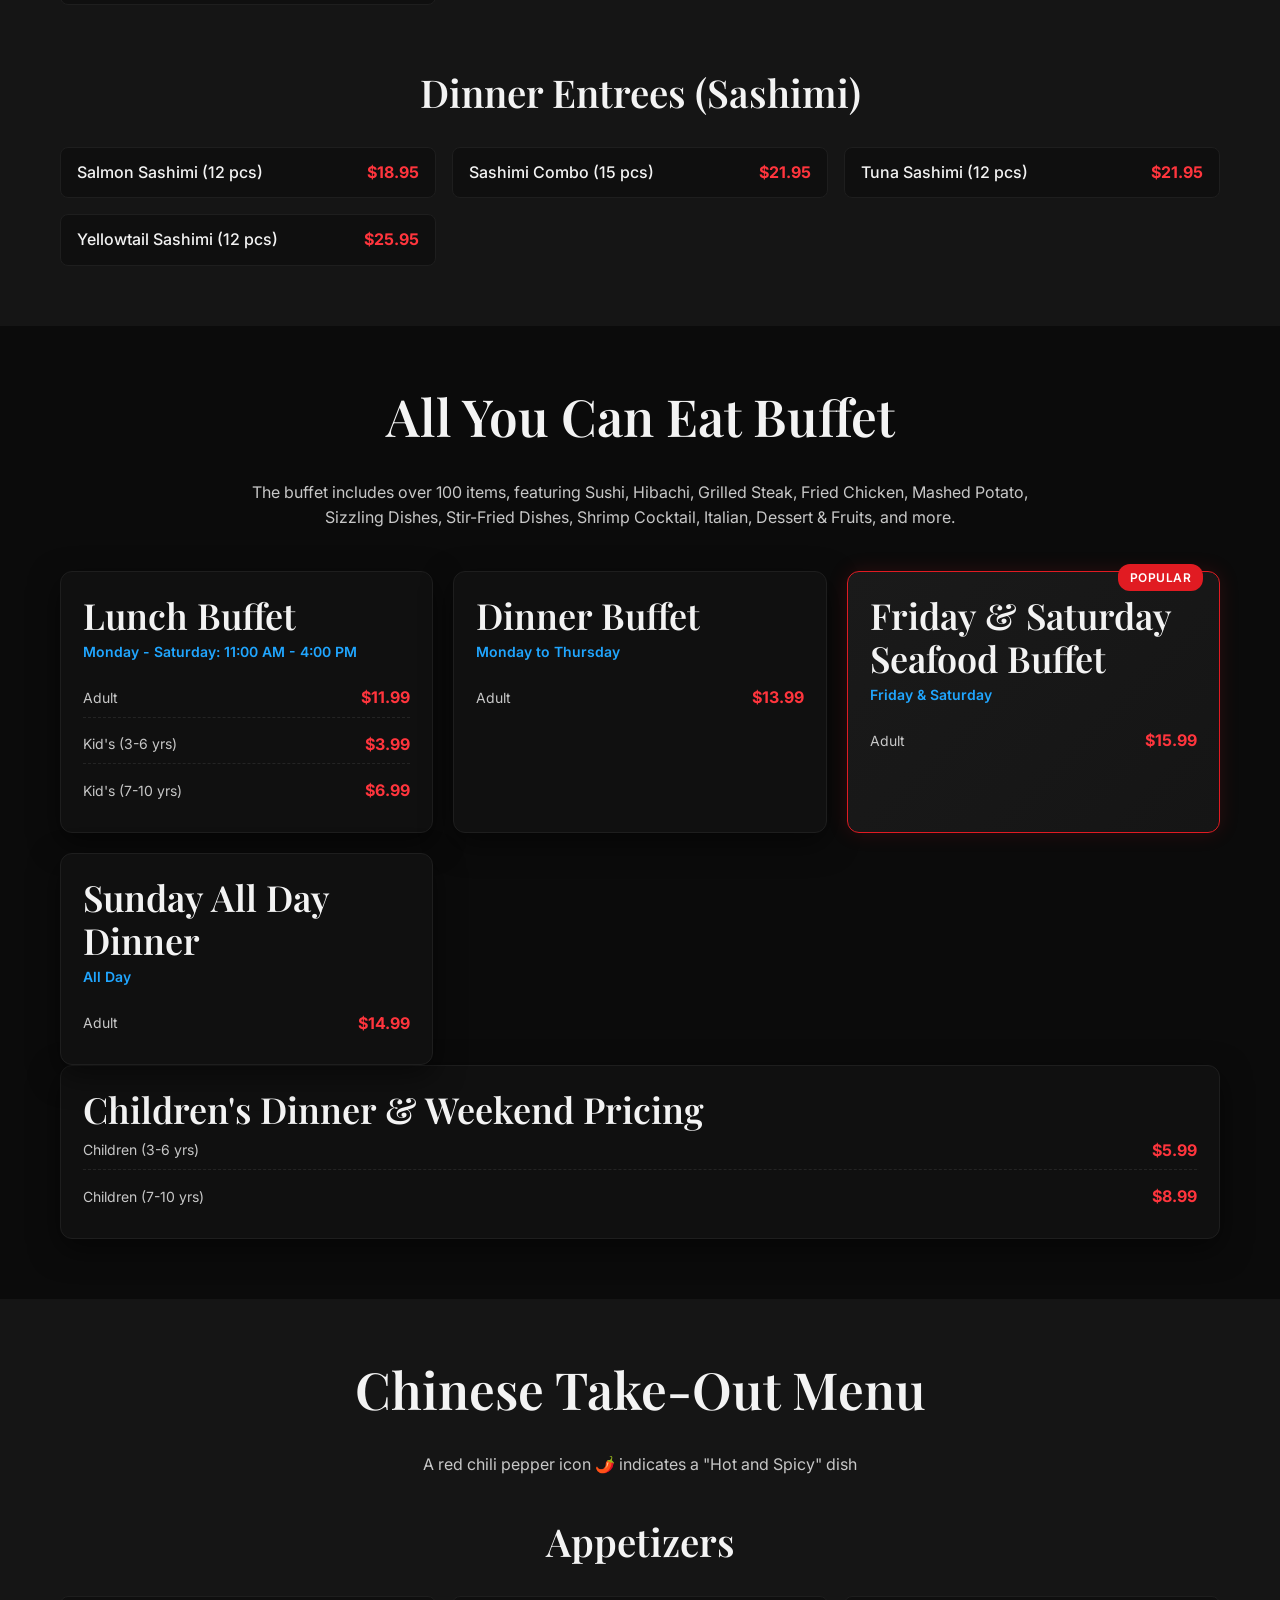
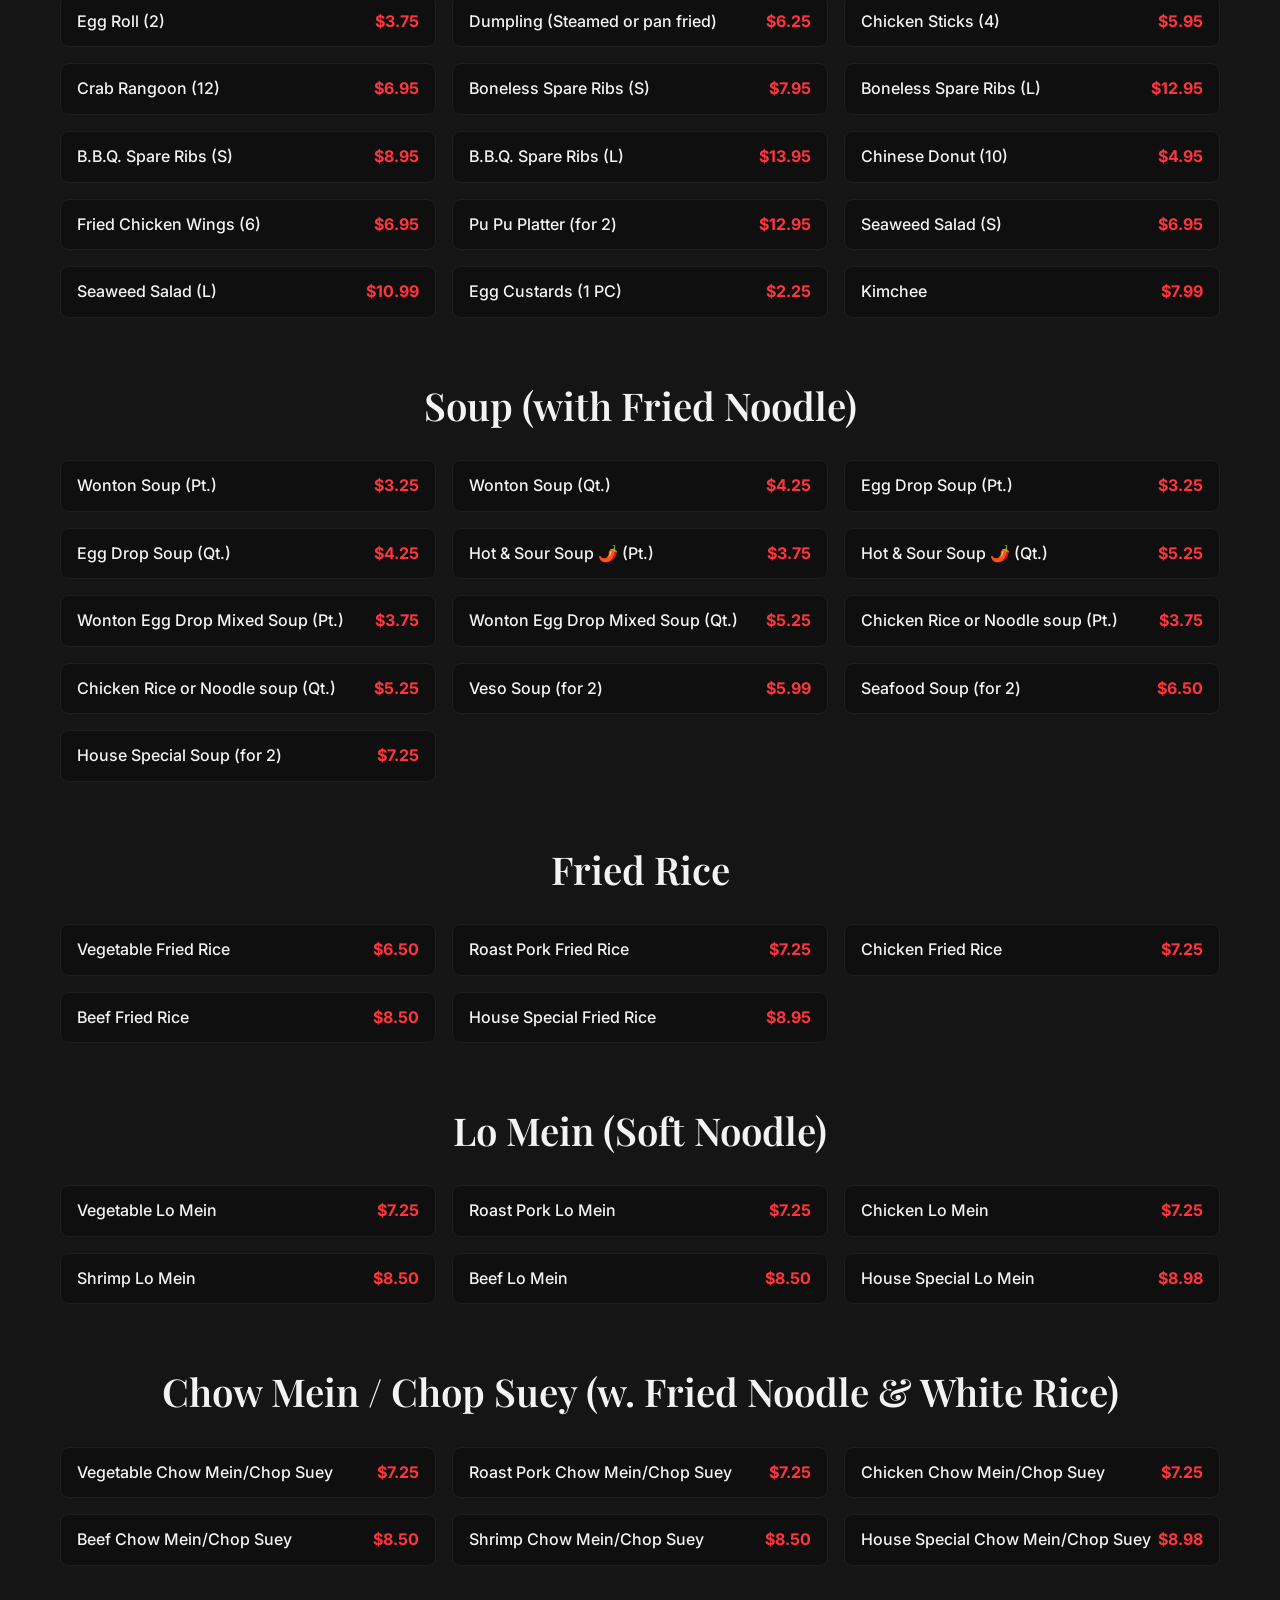
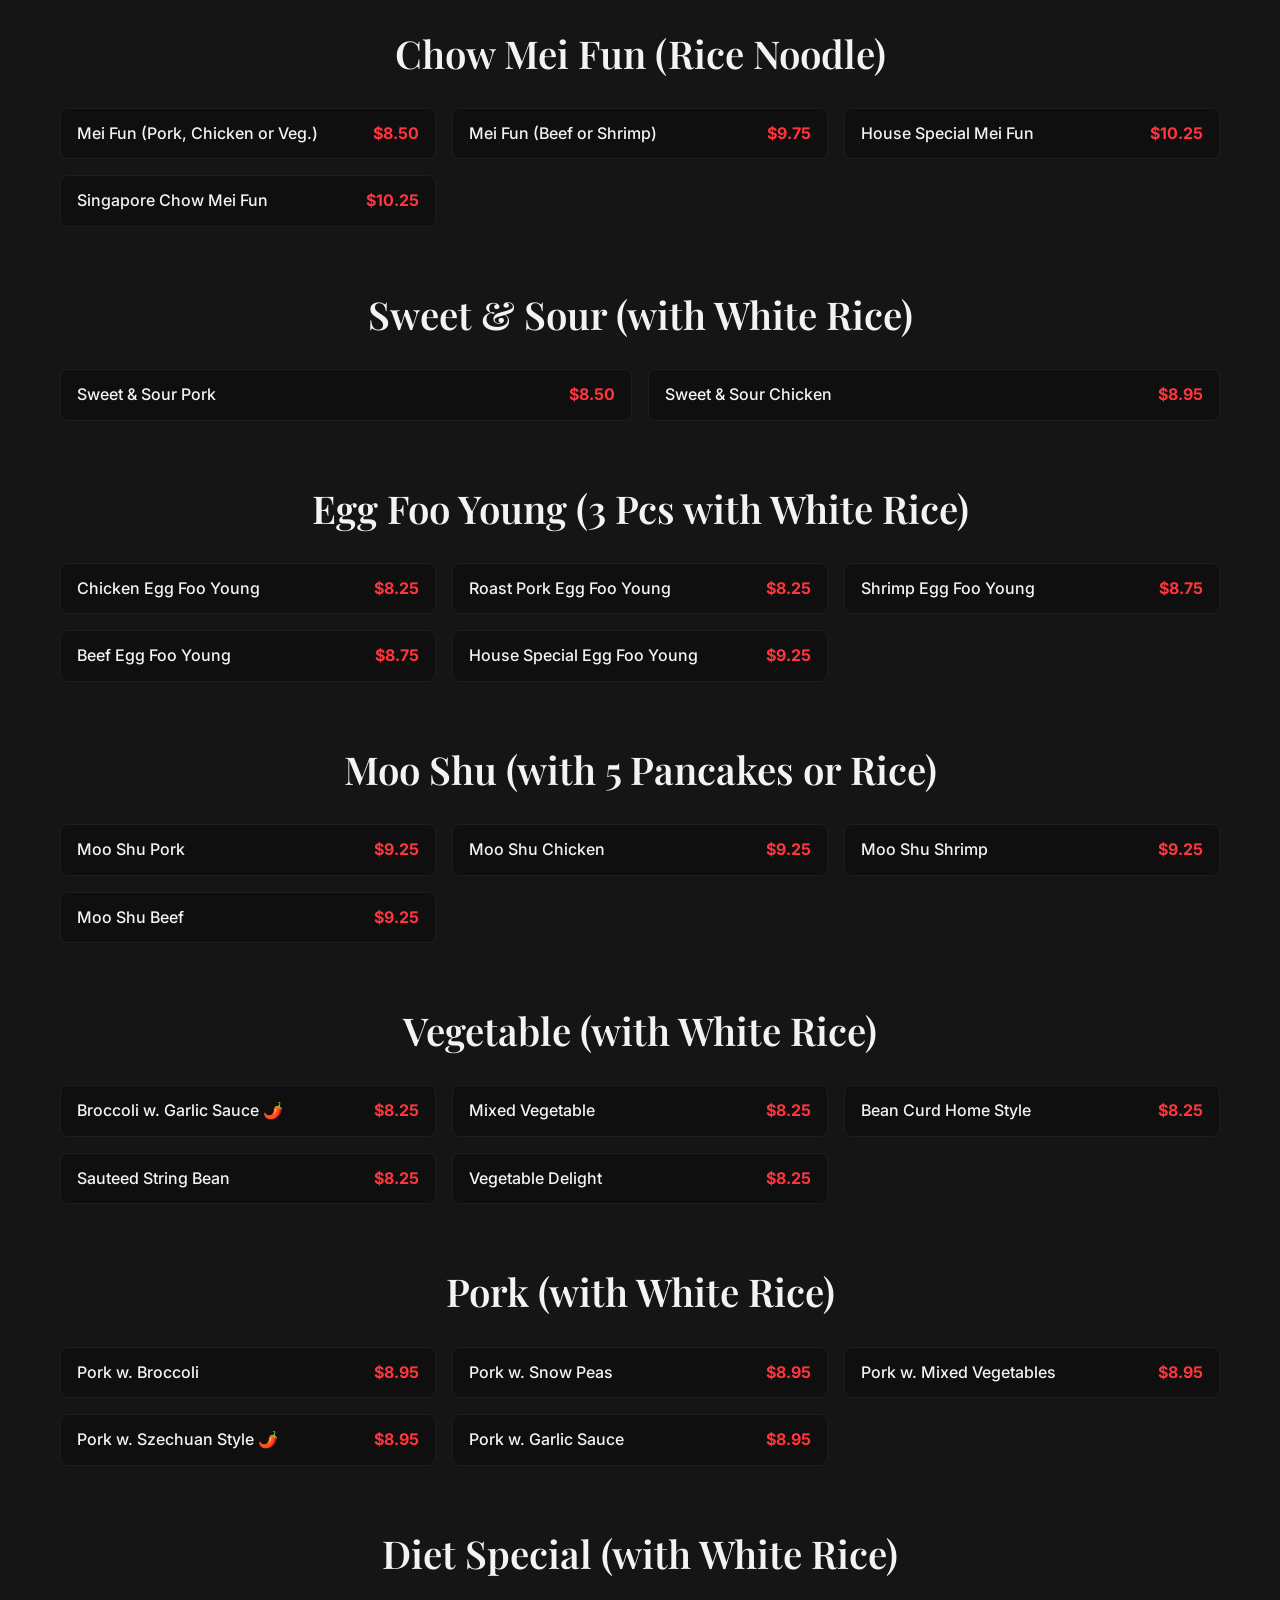
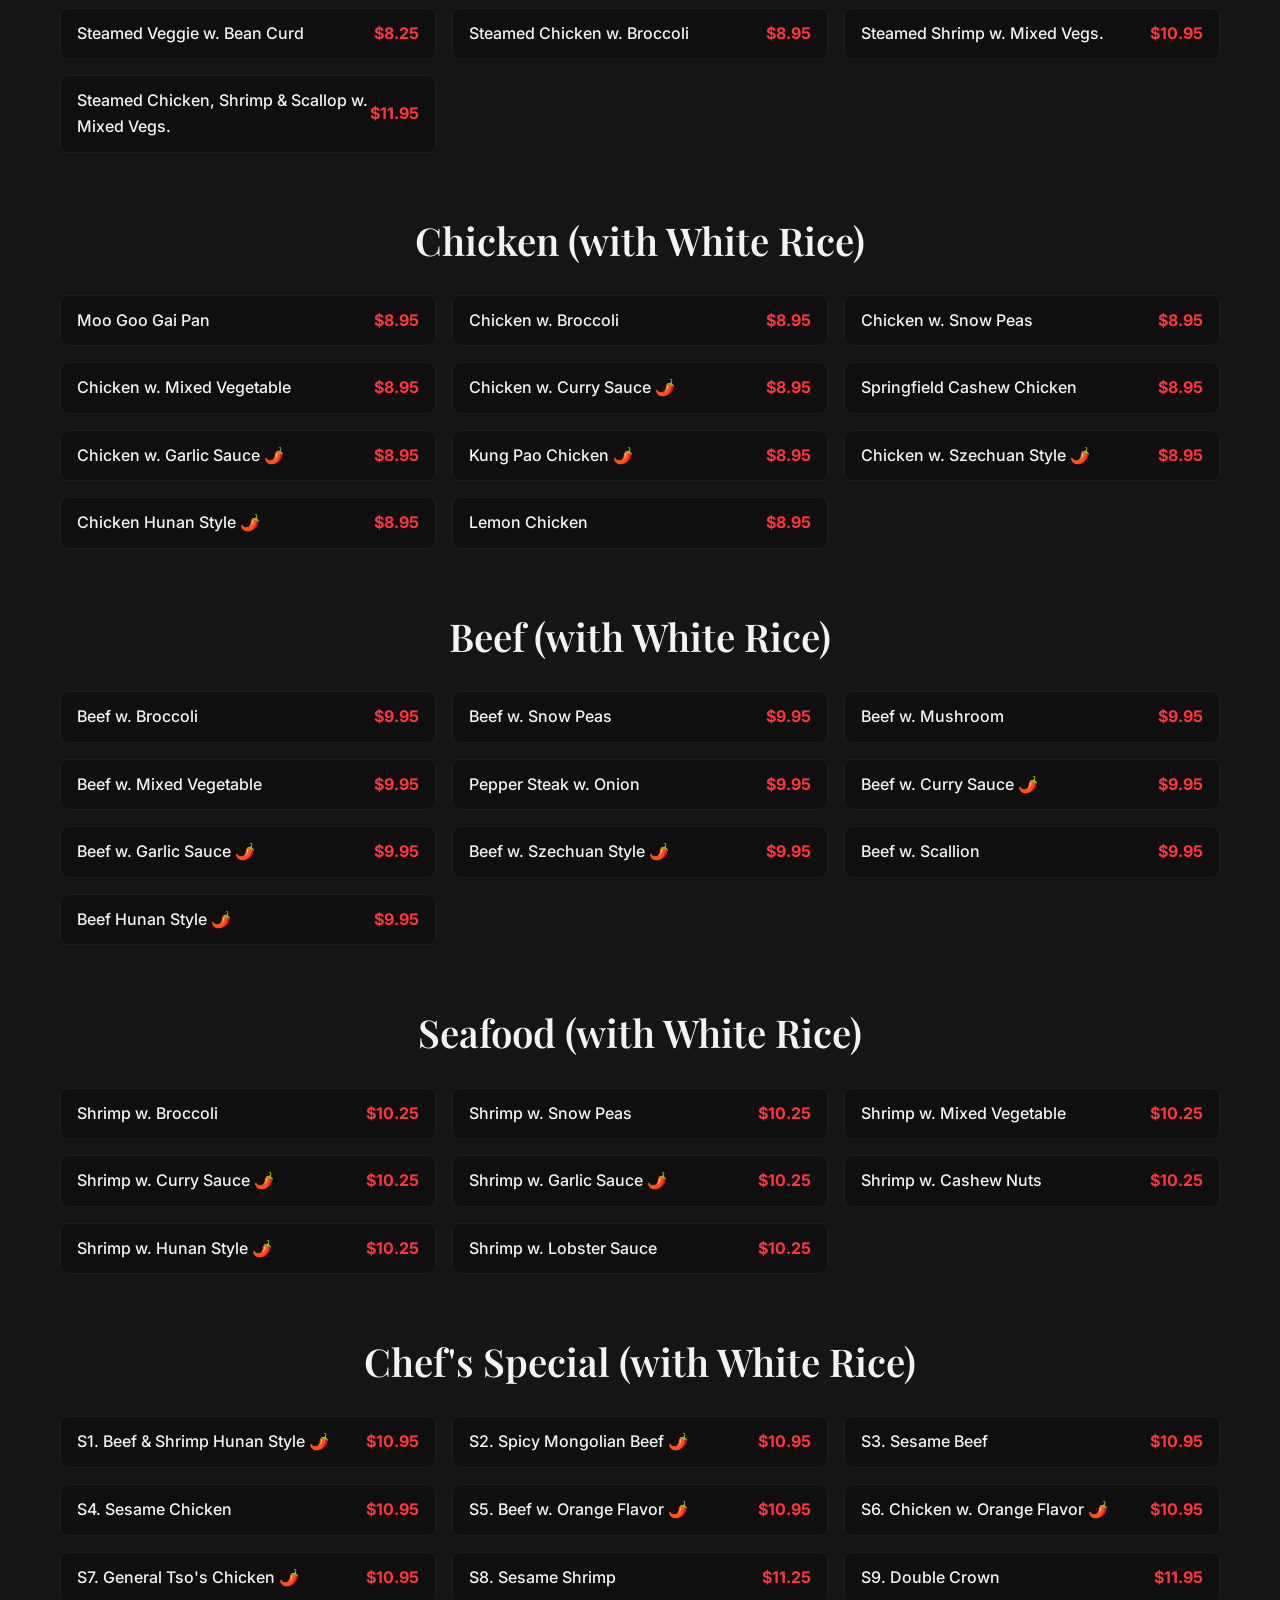
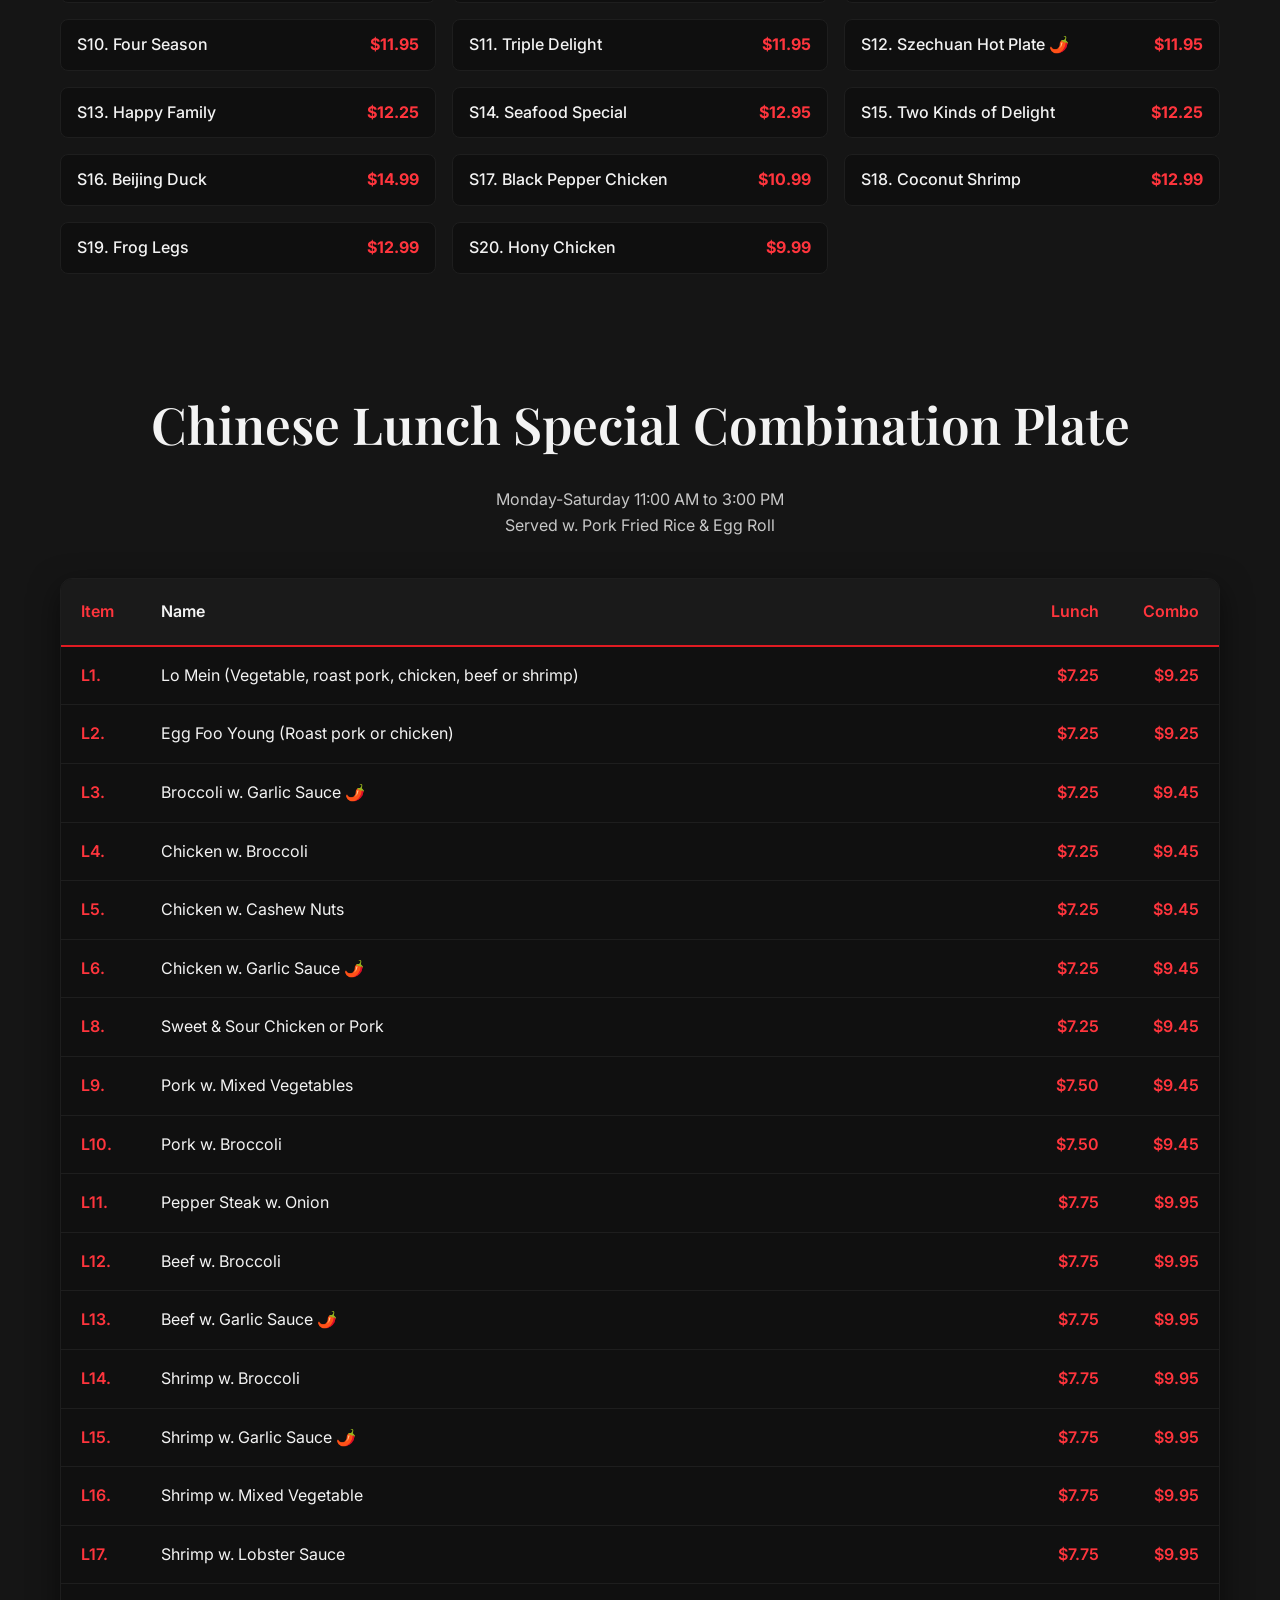
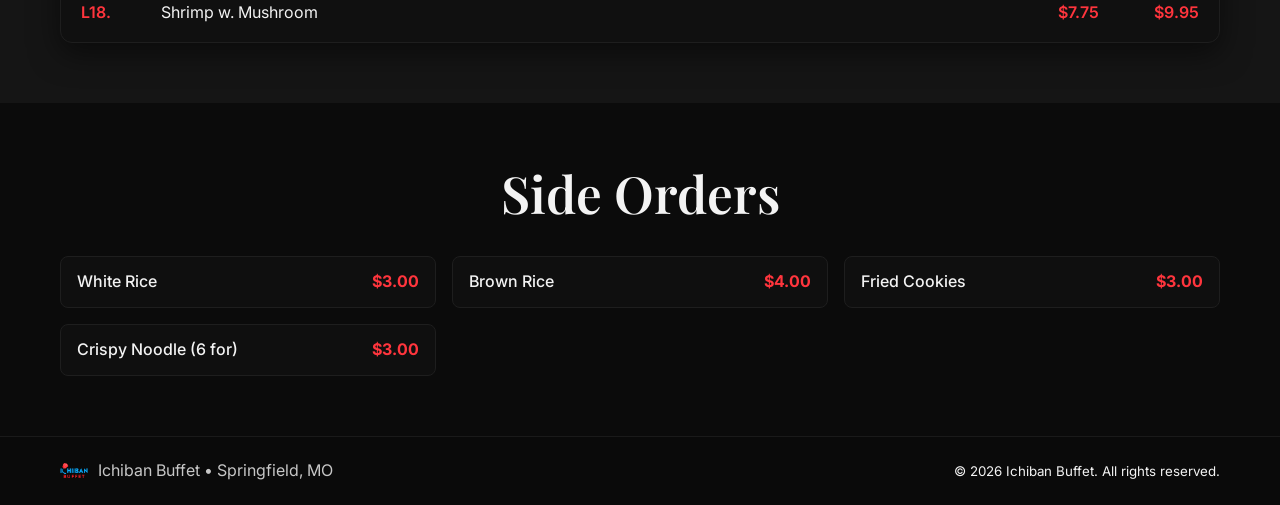
==== commit 5bc6a583: "Update pricing to match printed menu and reorganize layout - Update buffet pricing to match printed " ====
--- a/menu.html
+++ b/menu.html
@@ -60,6 +60,161 @@
       </div>
     </section>
 
+    <!-- Japanese Cuisine Section -->
+    <section class="section section--dark">
+      <div class="container">
+        <h2 class="section__title">Japanese Cuisine (À la Carte Menu)</h2>
+        
+        <div class="menu-section">
+          <h3 class="menu-section__title">Rolls & Sushi</h3>
+          <div class="menu-grid">
+            <div class="menu-item">
+              <span class="menu-item__name">Cucumber Roll (5 pcs)</span>
+              <span class="menu-item__price">$4.50</span>
+            </div>
+            <div class="menu-item">
+              <span class="menu-item__name">Vegetable Roll (5 pcs)</span>
+              <span class="menu-item__price">$5.50</span>
+            </div>
+            <div class="menu-item">
+              <span class="menu-item__name">California Roll (6 pcs)</span>
+              <span class="menu-item__price">$5.25</span>
+            </div>
+            <div class="menu-item">
+              <span class="menu-item__name">Tuna Roll (6 pcs)</span>
+              <span class="menu-item__price">$5.50</span>
+            </div>
+            <div class="menu-item">
+              <span class="menu-item__name">Salmon Roll (6 pcs)</span>
+              <span class="menu-item__price">$5.50</span>
+            </div>
+            <div class="menu-item">
+              <span class="menu-item__name">New York Roll (6 pcs)</span>
+              <span class="menu-item__price">$6.25</span>
+            </div>
+            <div class="menu-item">
+              <span class="menu-item__name">Philadelphia Roll (6 pcs)</span>
+              <span class="menu-item__price">$6.25</span>
+            </div>
+            <div class="menu-item">
+              <span class="menu-item__name">Spicy Tuna Roll (6 pcs)</span>
+              <span class="menu-item__price">$6.25</span>
+            </div>
+            <div class="menu-item">
+              <span class="menu-item__name">Spicy Salmon Roll (6 pcs)</span>
+              <span class="menu-item__price">$6.50</span>
+            </div>
+            <div class="menu-item">
+              <span class="menu-item__name">Shrimp Tempura Roll (5 pcs)</span>
+              <span class="menu-item__price">$7.25</span>
+            </div>
+          </div>
+        </div>
+
+        <div class="menu-section">
+          <h3 class="menu-section__title">Sushi Pieces</h3>
+          <div class="menu-grid">
+            <div class="menu-item">
+              <span class="menu-item__name">Egg Sushi</span>
+              <span class="menu-item__price">$3.00</span>
+            </div>
+            <div class="menu-item">
+              <span class="menu-item__name">Crab Sushi</span>
+              <span class="menu-item__price">$3.00</span>
+            </div>
+            <div class="menu-item">
+              <span class="menu-item__name">Tofu Skin Sushi</span>
+              <span class="menu-item__price">$3.50</span>
+            </div>
+            <div class="menu-item">
+              <span class="menu-item__name">Yellowtail Sushi</span>
+              <span class="menu-item__price">$3.50</span>
+            </div>
+            <div class="menu-item">
+              <span class="menu-item__name">Tuna Sushi</span>
+              <span class="menu-item__price">$3.50</span>
+            </div>
+            <div class="menu-item">
+              <span class="menu-item__name">Salmon Sushi</span>
+              <span class="menu-item__price">$3.50</span>
+            </div>
+            <div class="menu-item">
+              <span class="menu-item__name">Shrimp Sushi</span>
+              <span class="menu-item__price">$3.50</span>
+            </div>
+          </div>
+        </div>
+
+        <div class="menu-section">
+          <h3 class="menu-section__title">Special Rolls</h3>
+          <div class="menu-grid">
+            <div class="menu-item">
+              <span class="menu-item__name">Aspero Roll (8 pcs)</span>
+              <span class="menu-item__price">$9.95</span>
+            </div>
+            <div class="menu-item">
+              <span class="menu-item__name">Hokkai Roll (8 pcs)</span>
+              <span class="menu-item__price">$9.95</span>
+            </div>
+            <div class="menu-item">
+              <span class="menu-item__name">Fashion Roll (8 pcs)</span>
+              <span class="menu-item__price">$9.95</span>
+            </div>
+            <div class="menu-item">
+              <span class="menu-item__name">Dragon Roll (8 pcs)</span>
+              <span class="menu-item__price">$11.95</span>
+            </div>
+            <div class="menu-item">
+              <span class="menu-item__name">House Roll (8 pcs)</span>
+              <span class="menu-item__price">$13.95</span>
+            </div>
+            <div class="menu-item">
+              <span class="menu-item__name">Springfield Roll (8 pcs)</span>
+              <span class="menu-item__price">$11.95</span>
+            </div>
+            <div class="menu-item">
+              <span class="menu-item__name">Angel Roll</span>
+              <span class="menu-item__price">$13.95</span>
+            </div>
+            <div class="menu-item">
+              <span class="menu-item__name">Spider Roll</span>
+              <span class="menu-item__price">$10.95</span>
+            </div>
+            <div class="menu-item">
+              <span class="menu-item__name">Beautiful Roll</span>
+              <span class="menu-item__price">$10.95</span>
+            </div>
+            <div class="menu-item">
+              <span class="menu-item__name">Fantastic Roll</span>
+              <span class="menu-item__price">$14.95</span>
+            </div>
+          </div>
+        </div>
+
+        <div class="menu-section">
+          <h3 class="menu-section__title">Dinner Entrees (Sashimi)</h3>
+          <div class="menu-grid">
+            <div class="menu-item">
+              <span class="menu-item__name">Salmon Sashimi (12 pcs)</span>
+              <span class="menu-item__price">$18.95</span>
+            </div>
+            <div class="menu-item">
+              <span class="menu-item__name">Sashimi Combo (15 pcs)</span>
+              <span class="menu-item__price">$21.95</span>
+            </div>
+            <div class="menu-item">
+              <span class="menu-item__name">Tuna Sashimi (12 pcs)</span>
+              <span class="menu-item__price">$21.95</span>
+            </div>
+            <div class="menu-item">
+              <span class="menu-item__name">Yellowtail Sashimi (12 pcs)</span>
+              <span class="menu-item__price">$25.95</span>
+            </div>
+          </div>
+        </div>
+      </div>
+    </section>
+
     <!-- Buffet Section -->
     <section class="section">
       <div class="container">
@@ -71,18 +226,18 @@
             <h3 class="card__title">Lunch Buffet</h3>
             <p class="pricing__schedule">Monday - Saturday: 11:00 AM - 4:00 PM</p>
             <div class="pricing__details">
-              <div class="pricing__item">
-                <span class="pricing__label">Adult</span>
-                <span class="pricing__price">$9.99</span>
-              </div>
-              <div class="pricing__item">
-                <span class="pricing__label">Kid's (3-6 yrs)</span>
-                <span class="pricing__price">$3.99</span>
-              </div>
-              <div class="pricing__item">
-                <span class="pricing__label">Kid's (7-10 yrs)</span>
-                <span class="pricing__price">$5.99</span>
-              </div>
+            <div class="pricing__item">
+              <span class="pricing__label">Adult</span>
+              <span class="pricing__price">$11.99</span>
+            </div>
+            <div class="pricing__item">
+              <span class="pricing__label">Kid's (3-6 yrs)</span>
+              <span class="pricing__price">$3.99</span>
+            </div>
+            <div class="pricing__item">
+              <span class="pricing__label">Kid's (7-10 yrs)</span>
+              <span class="pricing__price">$6.99</span>
+            </div>
             </div>
           </article>
           
@@ -90,10 +245,10 @@
             <h3 class="card__title">Dinner Buffet</h3>
             <p class="pricing__schedule">Monday to Thursday</p>
             <div class="pricing__details">
-              <div class="pricing__item">
-                <span class="pricing__label">Adult</span>
-                <span class="pricing__price">$12.99</span>
-              </div>
+            <div class="pricing__item">
+              <span class="pricing__label">Adult</span>
+              <span class="pricing__price">$13.99</span>
+            </div>
             </div>
           </article>
 
@@ -103,7 +258,7 @@
             <div class="pricing__details">
               <div class="pricing__item">
                 <span class="pricing__label">Adult</span>
-                <span class="pricing__price">$14.99</span>
+                <span class="pricing__price">$15.99</span>
               </div>
             </div>
           </article>
@@ -136,163 +291,8 @@
       </div>
     </section>
 
-    <!-- Japanese Cuisine Section -->
+    <!-- Chinese Take-Out Section -->
     <section class="section section--dark">
-      <div class="container">
-        <h2 class="section__title">Japanese Cuisine (À la Carte Menu)</h2>
-        
-        <div class="menu-section">
-          <h3 class="menu-section__title">Rolls & Sushi</h3>
-          <div class="menu-grid">
-            <div class="menu-item">
-              <span class="menu-item__name">Cucumber Roll (5 pcs)</span>
-              <span class="menu-item__price">$4.50</span>
-            </div>
-            <div class="menu-item">
-              <span class="menu-item__name">Vegetable Roll (5 pcs)</span>
-              <span class="menu-item__price">$5.50</span>
-            </div>
-            <div class="menu-item">
-              <span class="menu-item__name">California Roll (6 pcs)</span>
-              <span class="menu-item__price">$5.25</span>
-            </div>
-            <div class="menu-item">
-              <span class="menu-item__name">Tuna Roll (6 pcs)</span>
-              <span class="menu-item__price">$5.50</span>
-            </div>
-            <div class="menu-item">
-              <span class="menu-item__name">Salmon Roll (6 pcs)</span>
-              <span class="menu-item__price">$5.50</span>
-            </div>
-            <div class="menu-item">
-              <span class="menu-item__name">New York Roll (6 pcs)</span>
-              <span class="menu-item__price">$6.25</span>
-            </div>
-            <div class="menu-item">
-              <span class="menu-item__name">Philadelphia Roll (6 pcs)</span>
-              <span class="menu-item__price">$6.25</span>
-            </div>
-            <div class="menu-item">
-              <span class="menu-item__name">Spicy Tuna Roll (6 pcs)</span>
-              <span class="menu-item__price">$6.25</span>
-            </div>
-            <div class="menu-item">
-              <span class="menu-item__name">Spicy Salmon Roll (6 pcs)</span>
-              <span class="menu-item__price">$6.50</span>
-            </div>
-            <div class="menu-item">
-              <span class="menu-item__name">Shrimp Tempura Roll (5 pcs)</span>
-              <span class="menu-item__price">$7.25</span>
-            </div>
-          </div>
-        </div>
-
-        <div class="menu-section">
-          <h3 class="menu-section__title">Sushi Pieces</h3>
-          <div class="menu-grid">
-            <div class="menu-item">
-              <span class="menu-item__name">Egg Sushi</span>
-              <span class="menu-item__price">$3.00</span>
-            </div>
-            <div class="menu-item">
-              <span class="menu-item__name">Crab Sushi</span>
-              <span class="menu-item__price">$3.00</span>
-            </div>
-            <div class="menu-item">
-              <span class="menu-item__name">Tofu Skin Sushi</span>
-              <span class="menu-item__price">$3.50</span>
-            </div>
-            <div class="menu-item">
-              <span class="menu-item__name">Yellowtail Sushi</span>
-              <span class="menu-item__price">$3.50</span>
-            </div>
-            <div class="menu-item">
-              <span class="menu-item__name">Tuna Sushi</span>
-              <span class="menu-item__price">$3.50</span>
-            </div>
-            <div class="menu-item">
-              <span class="menu-item__name">Salmon Sushi</span>
-              <span class="menu-item__price">$3.50</span>
-            </div>
-            <div class="menu-item">
-              <span class="menu-item__name">Shrimp Sushi</span>
-              <span class="menu-item__price">$3.50</span>
-            </div>
-          </div>
-        </div>
-
-        <div class="menu-section">
-          <h3 class="menu-section__title">Special Rolls</h3>
-          <div class="menu-grid">
-            <div class="menu-item">
-              <span class="menu-item__name">Aspero Roll (8 pcs)</span>
-              <span class="menu-item__price">$9.95</span>
-            </div>
-            <div class="menu-item">
-              <span class="menu-item__name">Hokkai Roll (8 pcs)</span>
-              <span class="menu-item__price">$9.95</span>
-            </div>
-            <div class="menu-item">
-              <span class="menu-item__name">Fashion Roll (8 pcs)</span>
-              <span class="menu-item__price">$9.95</span>
-            </div>
-            <div class="menu-item">
-              <span class="menu-item__name">Dragon Roll (8 pcs)</span>
-              <span class="menu-item__price">$11.95</span>
-            </div>
-            <div class="menu-item">
-              <span class="menu-item__name">House Roll (8 pcs)</span>
-              <span class="menu-item__price">$13.95</span>
-            </div>
-            <div class="menu-item">
-              <span class="menu-item__name">Springfield Roll (8 pcs)</span>
-              <span class="menu-item__price">$11.95</span>
-            </div>
-            <div class="menu-item">
-              <span class="menu-item__name">Angel Roll</span>
-              <span class="menu-item__price">$13.95</span>
-            </div>
-            <div class="menu-item">
-              <span class="menu-item__name">Spider Roll</span>
-              <span class="menu-item__price">$10.95</span>
-            </div>
-            <div class="menu-item">
-              <span class="menu-item__name">Beautiful Roll</span>
-              <span class="menu-item__price">$10.95</span>
-            </div>
-            <div class="menu-item">
-              <span class="menu-item__name">Fantastic Roll</span>
-              <span class="menu-item__price">$14.95</span>
-            </div>
-          </div>
-        </div>
-
-        <div class="menu-section">
-          <h3 class="menu-section__title">Dinner Entrees (Sashimi)</h3>
-          <div class="menu-grid">
-            <div class="menu-item">
-              <span class="menu-item__name">Salmon Sashimi (12 pcs)</span>
-              <span class="menu-item__price">$18.95</span>
-            </div>
-            <div class="menu-item">
-              <span class="menu-item__name">Sashimi Combo (15 pcs)</span>
-              <span class="menu-item__price">$21.95</span>
-            </div>
-            <div class="menu-item">
-              <span class="menu-item__name">Tuna Sashimi (12 pcs)</span>
-              <span class="menu-item__price">$21.95</span>
-            </div>
-            <div class="menu-item">
-              <span class="menu-item__name">Yellowtail Sashimi (12 pcs)</span>
-              <span class="menu-item__price">$25.95</span>
-            </div>
-          </div>
-        </div>
-      </div>
-    </section>
-
-    <!-- Chinese Take-Out Section -->
-    <section class="section">
       <div class="container">
         <h2 class="section__title">Chinese Take-Out Menu</h2>
         <p class="menu-description">A red chili pepper icon 🌶️ indicates a "Hot and Spicy" dish</p>
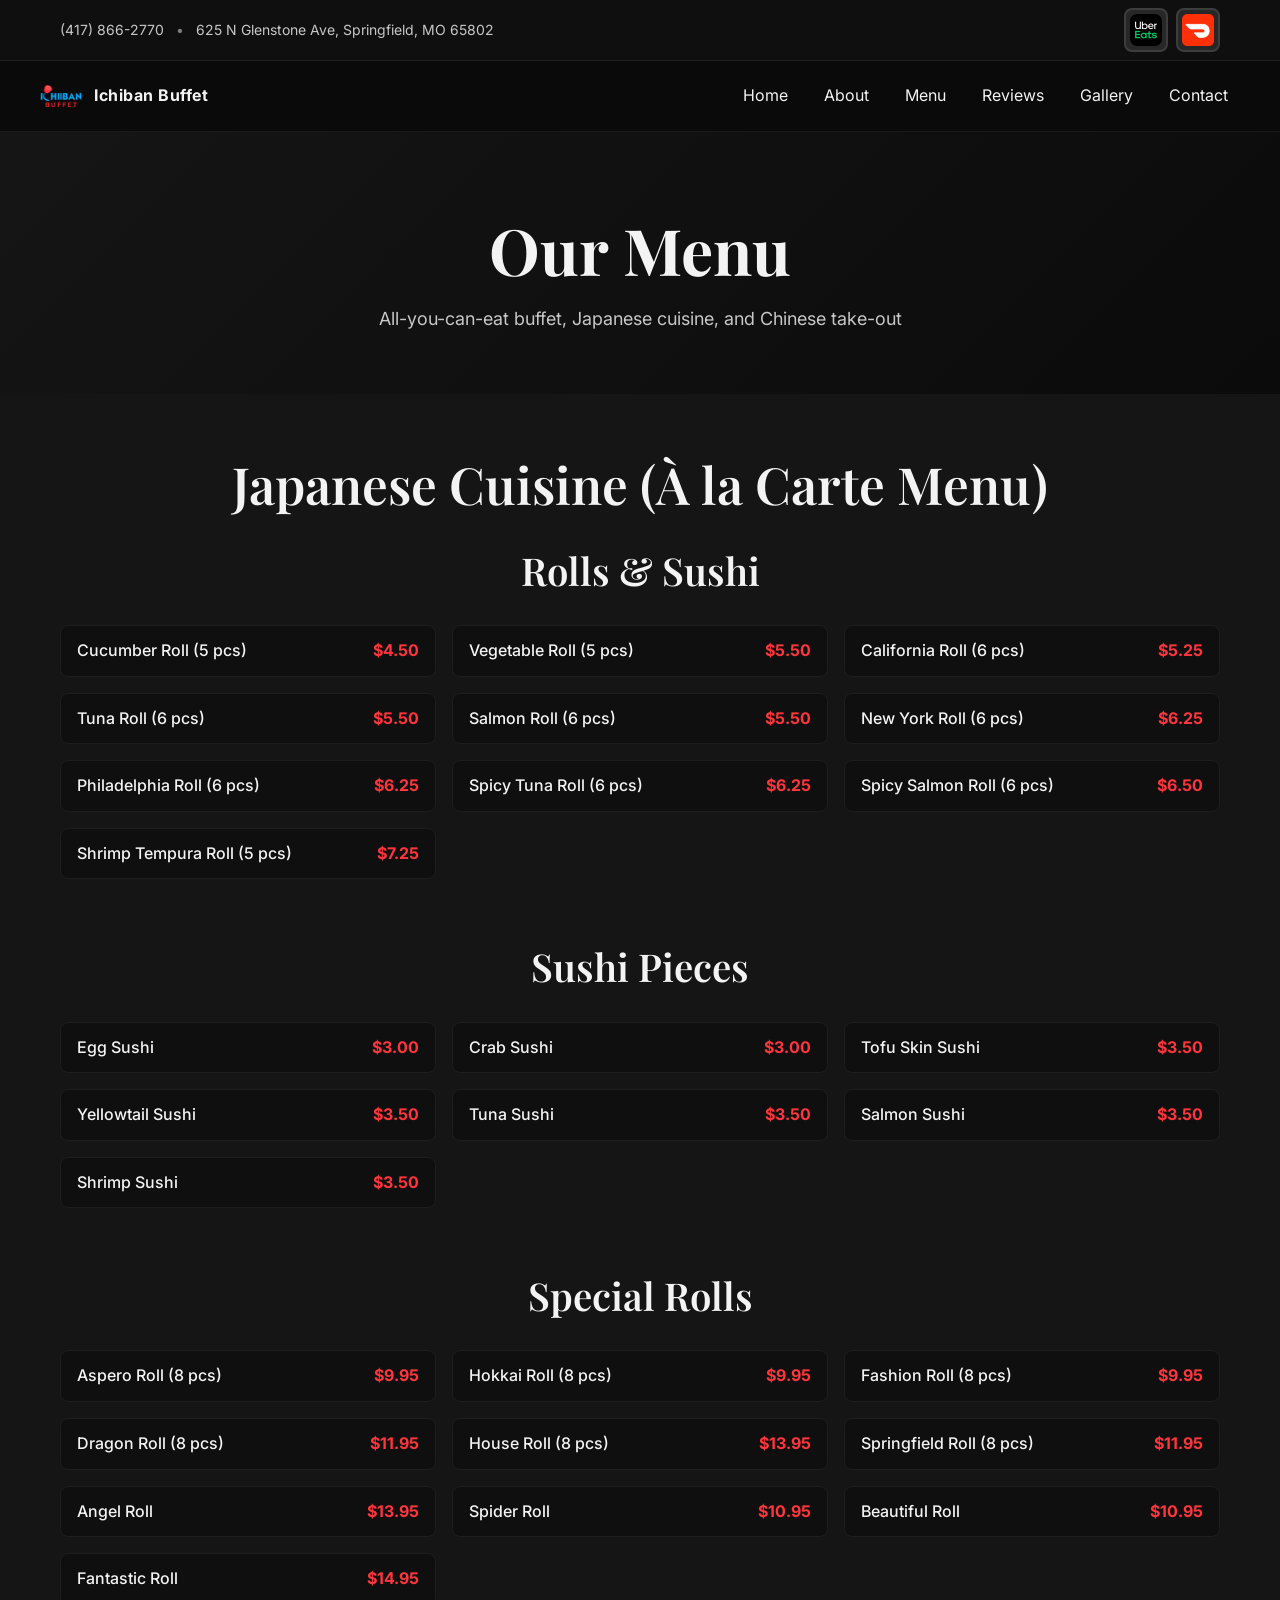
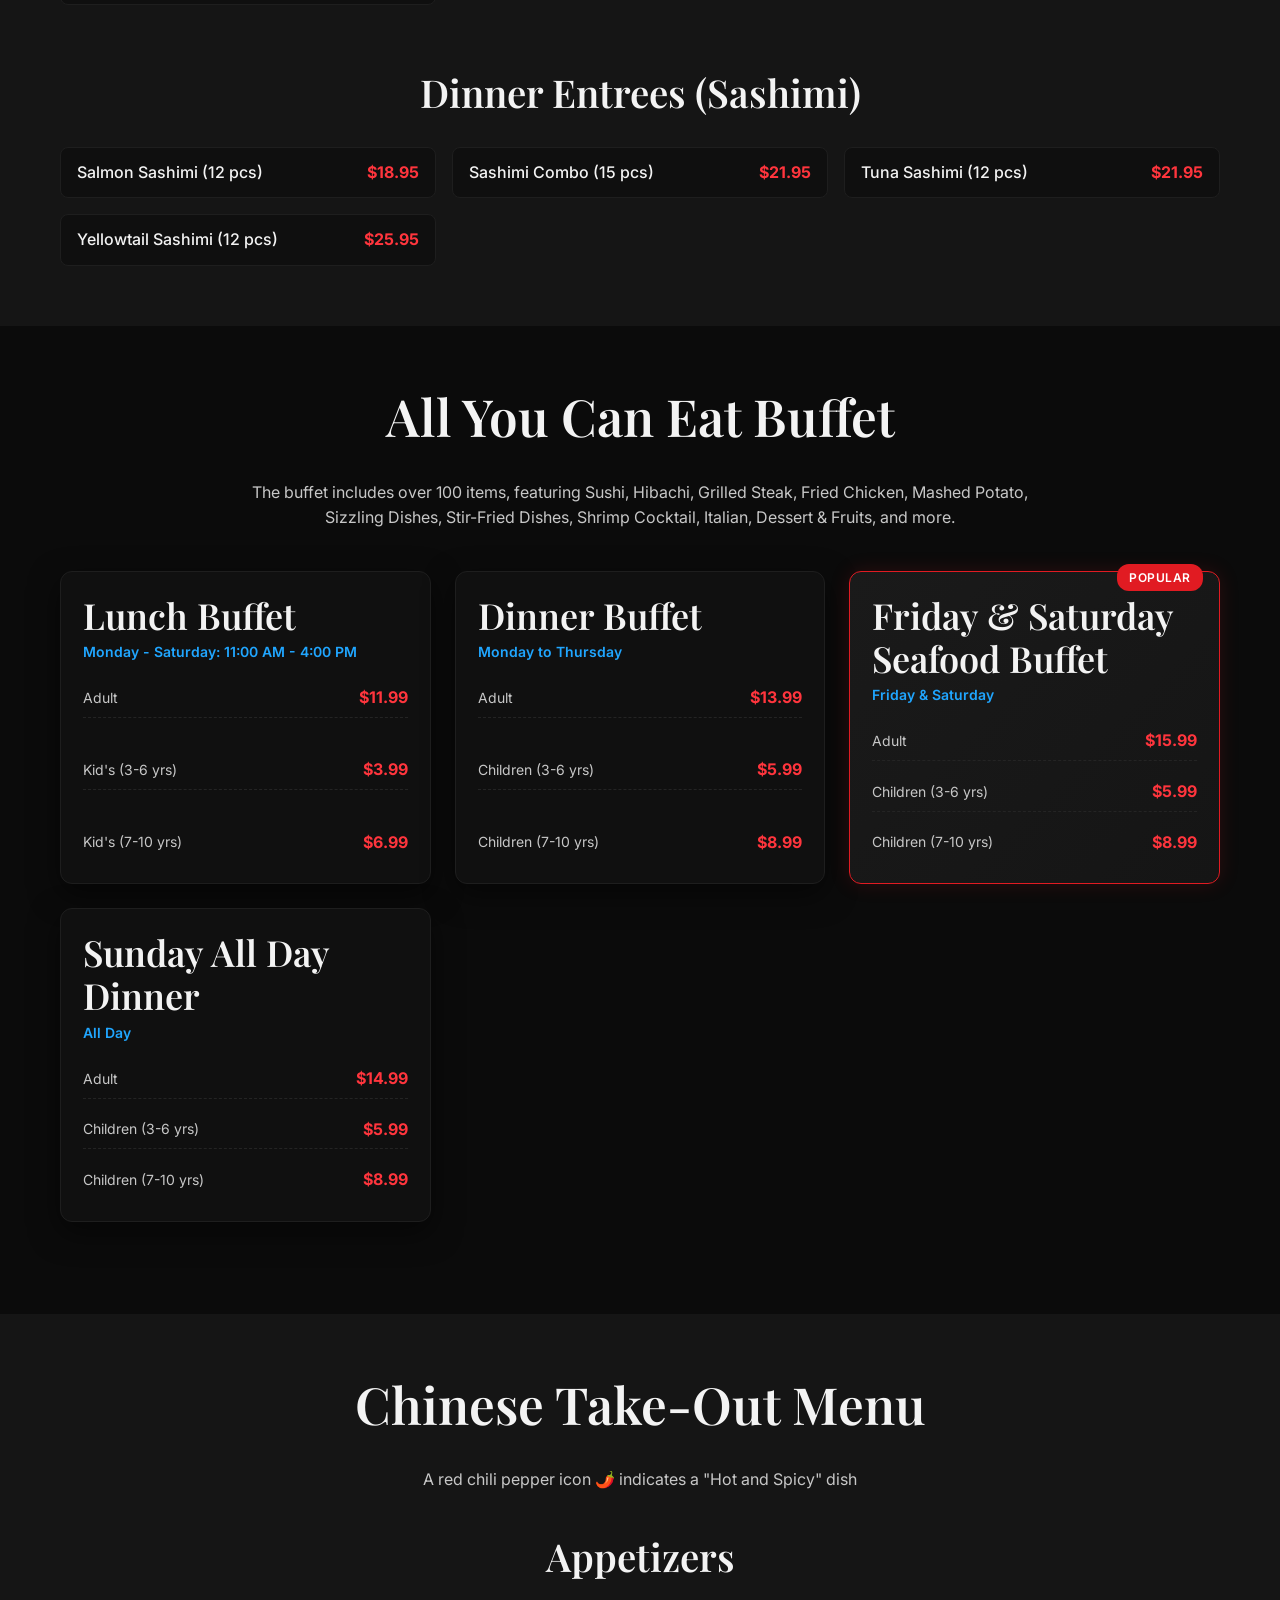
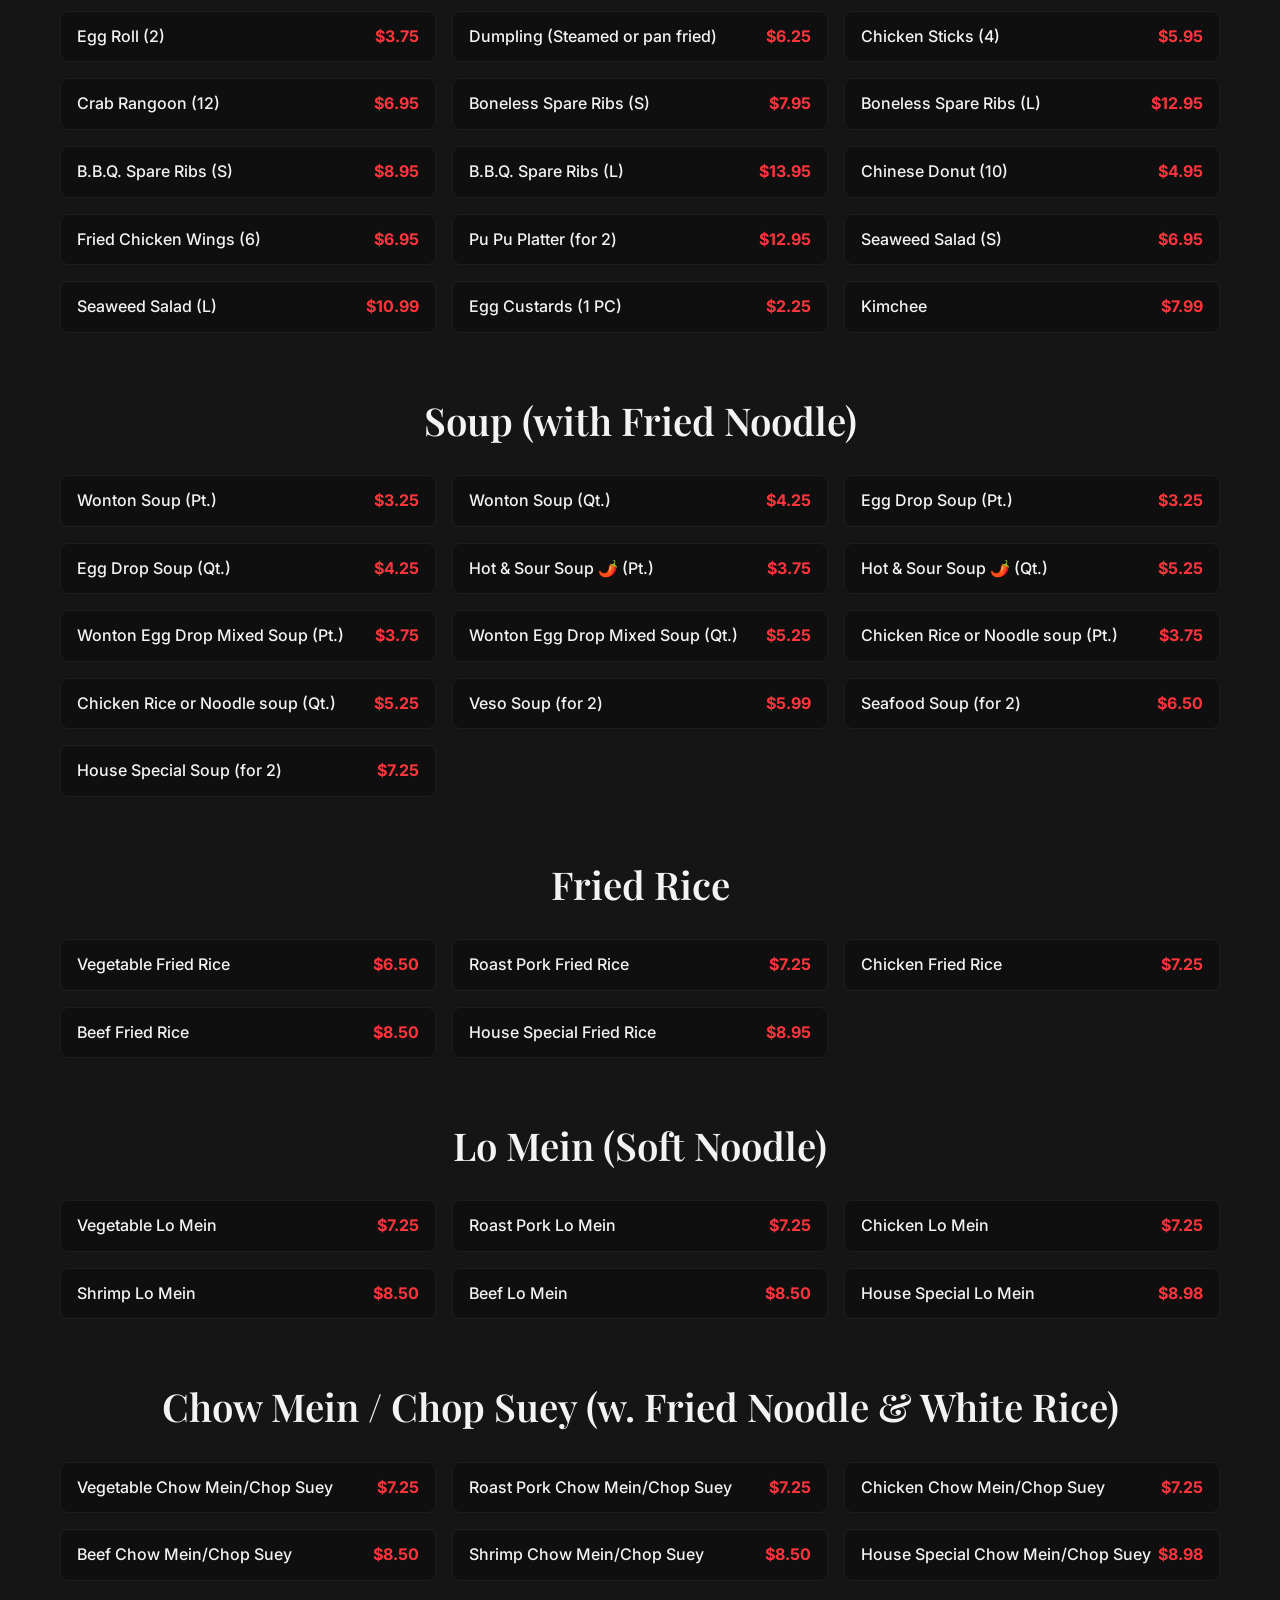
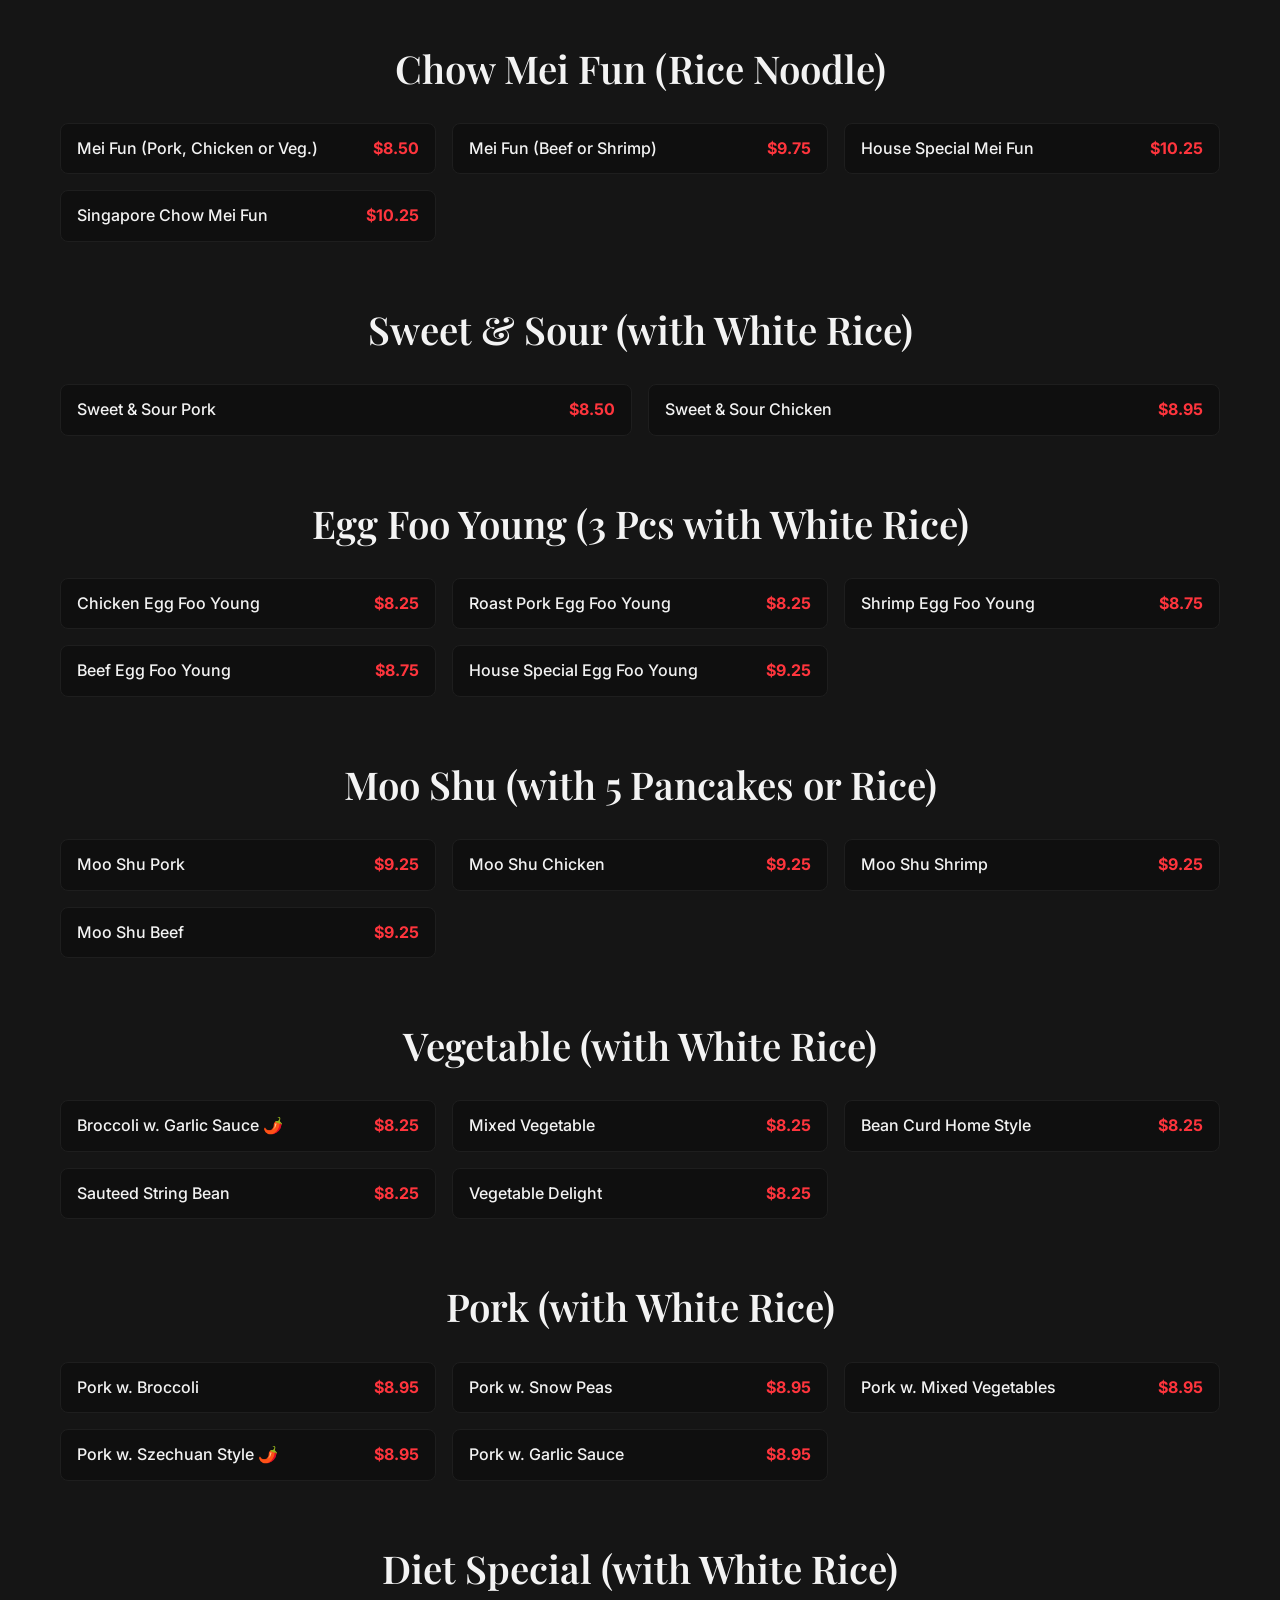
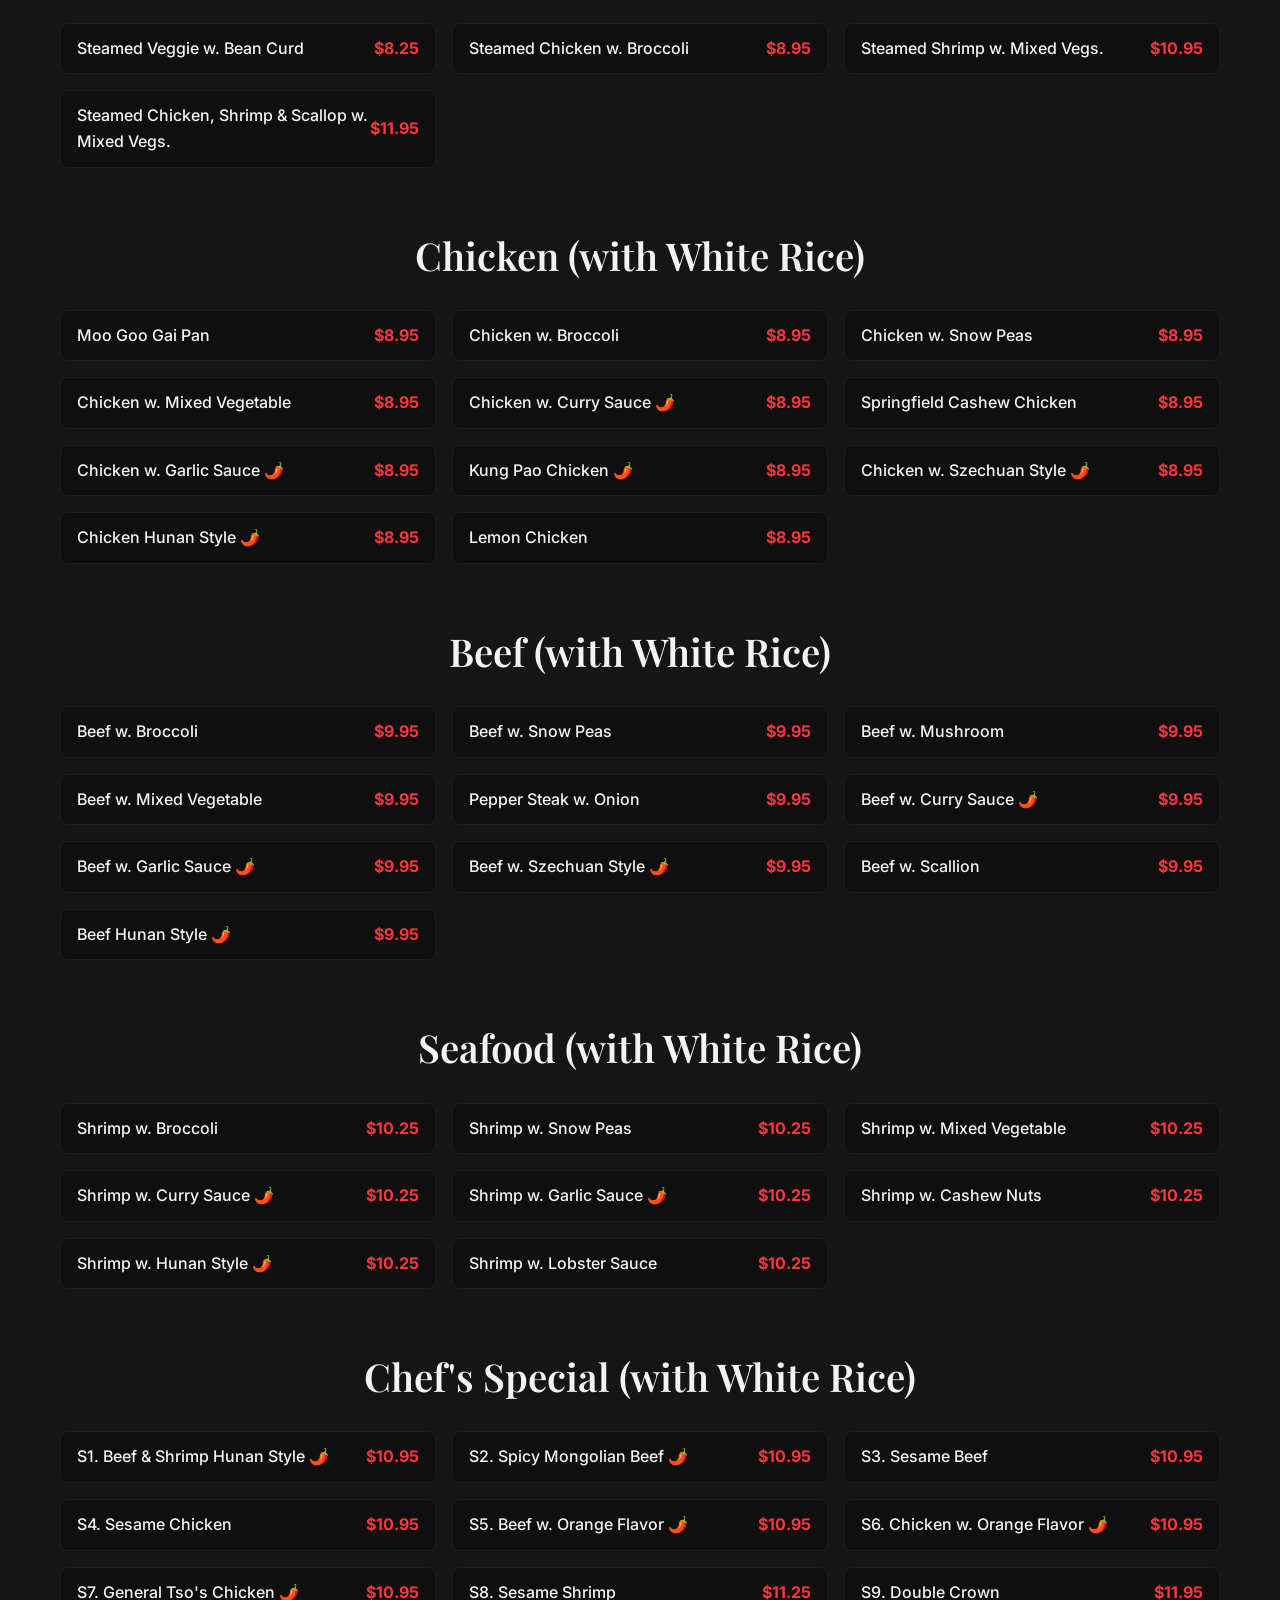
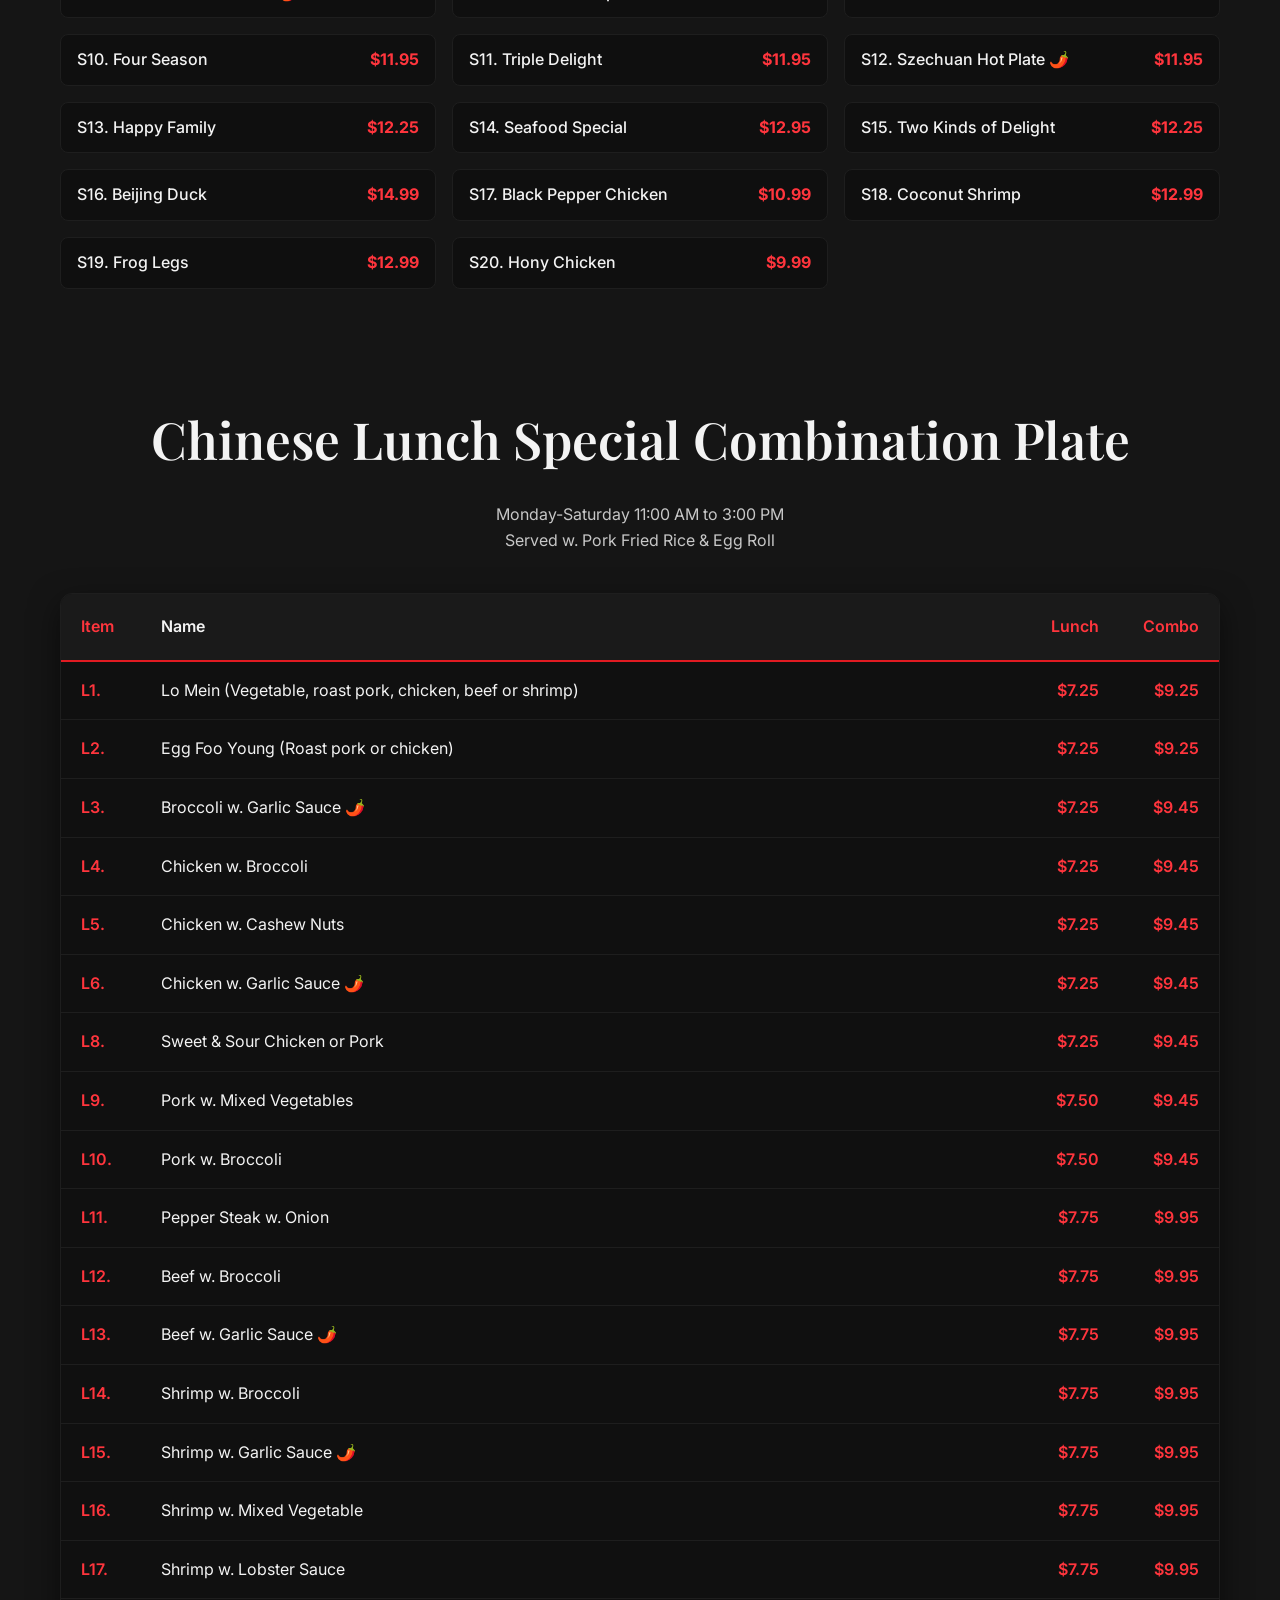
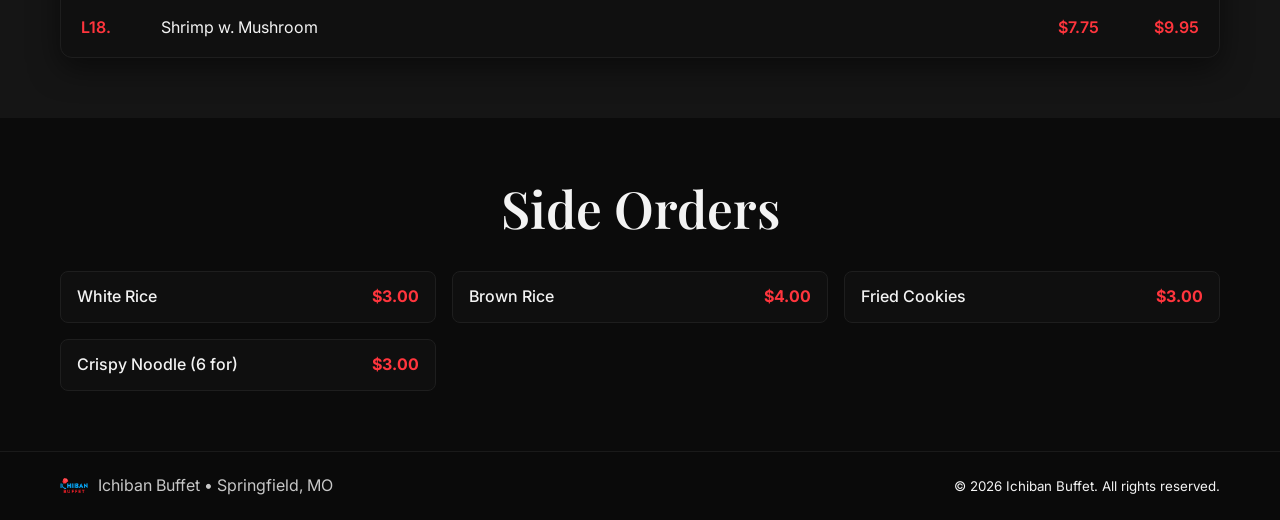
==== commit 8c91b466: "Improve buffet pricing layout aesthetics and spacing - Reorganize buffet pricing cards for better ba" ====
--- a/menu.html
+++ b/menu.html
@@ -226,18 +226,18 @@
             <h3 class="card__title">Lunch Buffet</h3>
             <p class="pricing__schedule">Monday - Saturday: 11:00 AM - 4:00 PM</p>
             <div class="pricing__details">
-            <div class="pricing__item">
-              <span class="pricing__label">Adult</span>
-              <span class="pricing__price">$11.99</span>
-            </div>
-            <div class="pricing__item">
-              <span class="pricing__label">Kid's (3-6 yrs)</span>
-              <span class="pricing__price">$3.99</span>
-            </div>
-            <div class="pricing__item">
-              <span class="pricing__label">Kid's (7-10 yrs)</span>
-              <span class="pricing__price">$6.99</span>
-            </div>
+              <div class="pricing__item">
+                <span class="pricing__label">Adult</span>
+                <span class="pricing__price">$11.99</span>
+              </div>
+              <div class="pricing__item">
+                <span class="pricing__label">Kid's (3-6 yrs)</span>
+                <span class="pricing__price">$3.99</span>
+              </div>
+              <div class="pricing__item">
+                <span class="pricing__label">Kid's (7-10 yrs)</span>
+                <span class="pricing__price">$6.99</span>
+              </div>
             </div>
           </article>
           
@@ -245,10 +245,18 @@
             <h3 class="card__title">Dinner Buffet</h3>
             <p class="pricing__schedule">Monday to Thursday</p>
             <div class="pricing__details">
-            <div class="pricing__item">
-              <span class="pricing__label">Adult</span>
-              <span class="pricing__price">$13.99</span>
-            </div>
+              <div class="pricing__item">
+                <span class="pricing__label">Adult</span>
+                <span class="pricing__price">$13.99</span>
+              </div>
+              <div class="pricing__item">
+                <span class="pricing__label">Children (3-6 yrs)</span>
+                <span class="pricing__price">$5.99</span>
+              </div>
+              <div class="pricing__item">
+                <span class="pricing__label">Children (7-10 yrs)</span>
+                <span class="pricing__price">$8.99</span>
+              </div>
             </div>
           </article>
 
@@ -260,6 +268,14 @@
                 <span class="pricing__label">Adult</span>
                 <span class="pricing__price">$15.99</span>
               </div>
+              <div class="pricing__item">
+                <span class="pricing__label">Children (3-6 yrs)</span>
+                <span class="pricing__price">$5.99</span>
+              </div>
+              <div class="pricing__item">
+                <span class="pricing__label">Children (7-10 yrs)</span>
+                <span class="pricing__price">$8.99</span>
+              </div>
             </div>
           </article>
 
@@ -271,22 +287,16 @@
                 <span class="pricing__label">Adult</span>
                 <span class="pricing__price">$14.99</span>
               </div>
+              <div class="pricing__item">
+                <span class="pricing__label">Children (3-6 yrs)</span>
+                <span class="pricing__price">$5.99</span>
+              </div>
+              <div class="pricing__item">
+                <span class="pricing__label">Children (7-10 yrs)</span>
+                <span class="pricing__price">$8.99</span>
+              </div>
             </div>
           </article>
-        </div>
-
-        <div class="card">
-          <h3 class="card__title">Children's Dinner & Weekend Pricing</h3>
-          <div class="pricing__details">
-            <div class="pricing__item">
-              <span class="pricing__label">Children (3-6 yrs)</span>
-              <span class="pricing__price">$5.99</span>
-            </div>
-            <div class="pricing__item">
-              <span class="pricing__label">Children (7-10 yrs)</span>
-              <span class="pricing__price">$8.99</span>
-            </div>
-          </div>
         </div>
       </div>
     </section>
--- a/styles.css
+++ b/styles.css
@@ -578,8 +578,20 @@
 .card--feature { background: #0f0f0f; border: 1px solid #222; }
 
 /* Pricing grid */
-.pricing-grid { display: grid; grid-template-columns: repeat(auto-fit, minmax(280px, 1fr)); gap: 20px; }
-.card--pricing { background: #101010; border: 1px solid #1e1e1e; position: relative; }
+.pricing-grid { 
+  display: grid; 
+  grid-template-columns: repeat(auto-fit, minmax(300px, 1fr)); 
+  gap: 24px; 
+  margin-bottom: 32px;
+}
+.card--pricing { 
+  background: #101010; 
+  border: 1px solid #1e1e1e; 
+  position: relative; 
+  min-height: 200px;
+  display: flex;
+  flex-direction: column;
+}
 .card--pricing.card--featured { 
   background: linear-gradient(135deg, #1a1a1a 0%, #151515 100%); 
   border: 1px solid var(--color-primary); 
@@ -607,7 +619,13 @@
   font-size: 14px; 
 }
 
-.pricing__details { display: flex; flex-direction: column; gap: 8px; }
+.pricing__details { 
+  display: flex; 
+  flex-direction: column; 
+  gap: 12px; 
+  flex-grow: 1;
+  justify-content: space-between;
+}
 .pricing__item { 
   display: flex; 
   justify-content: space-between; 
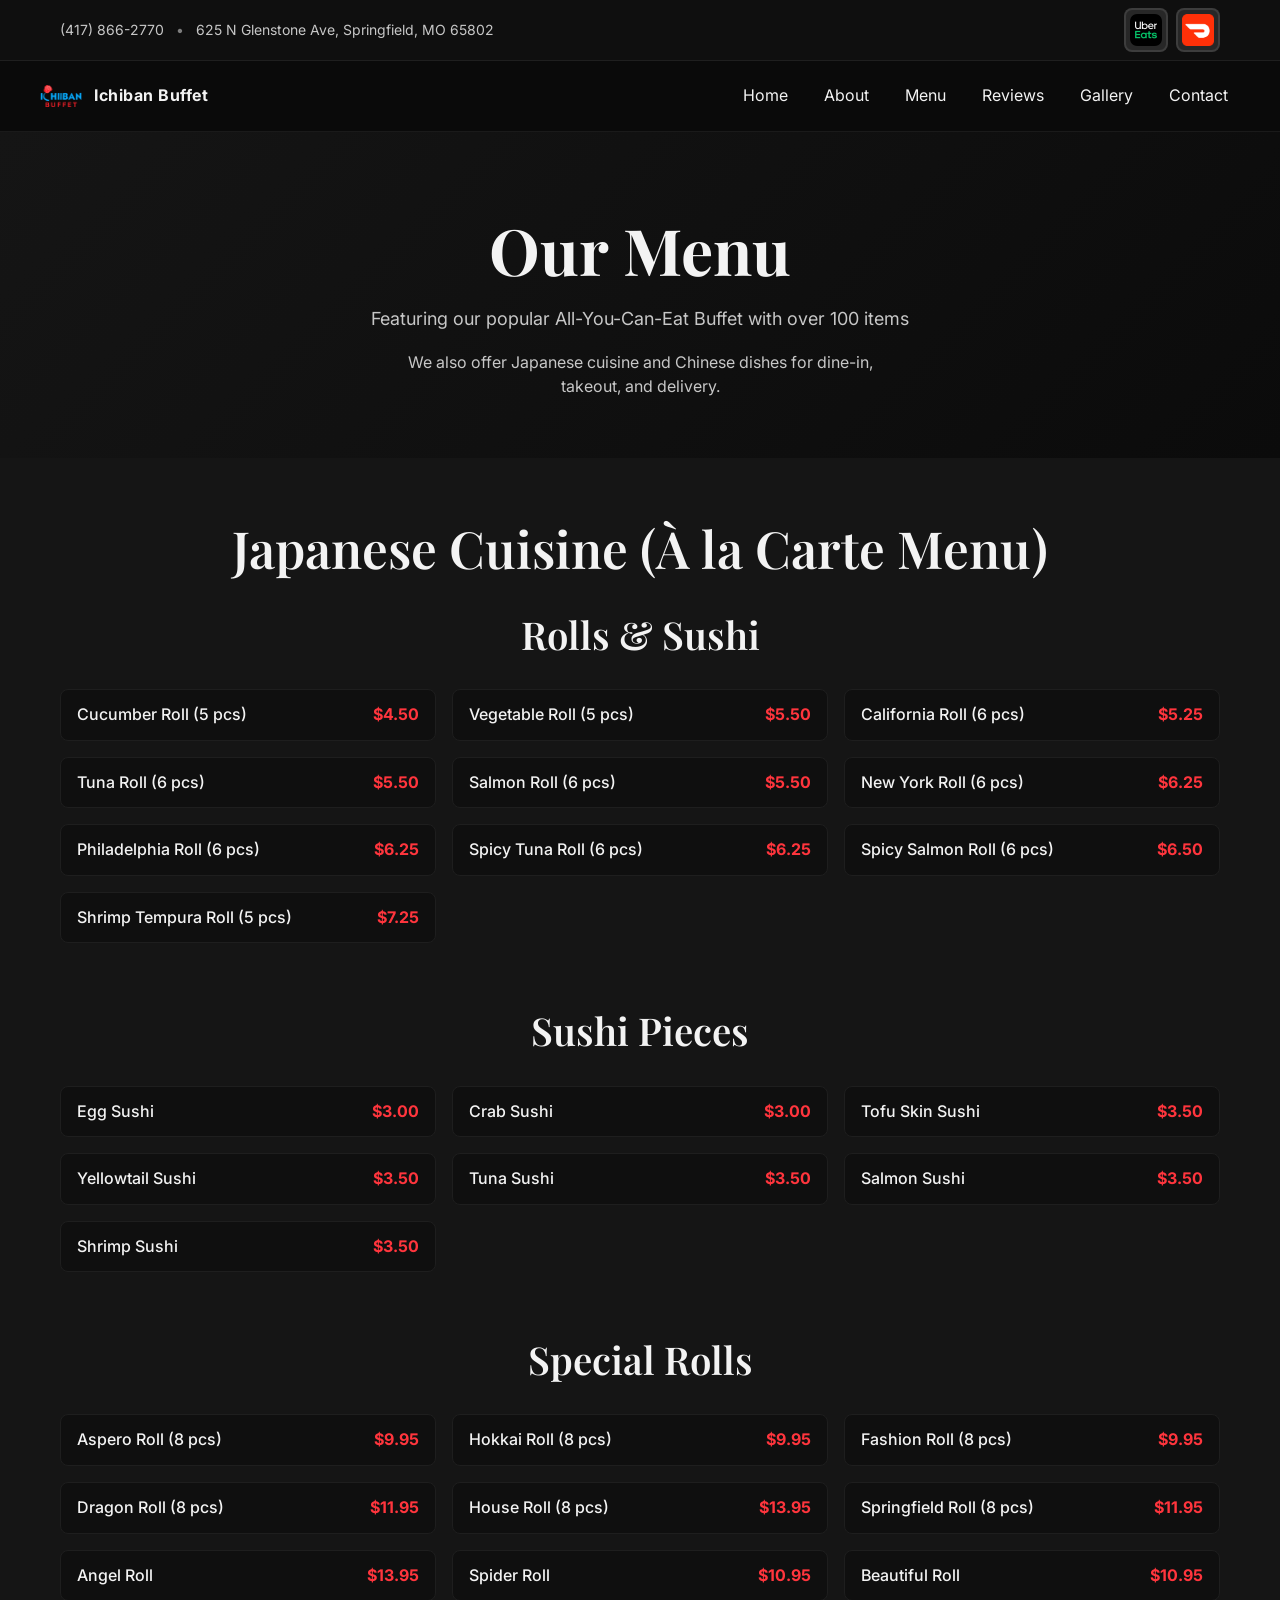
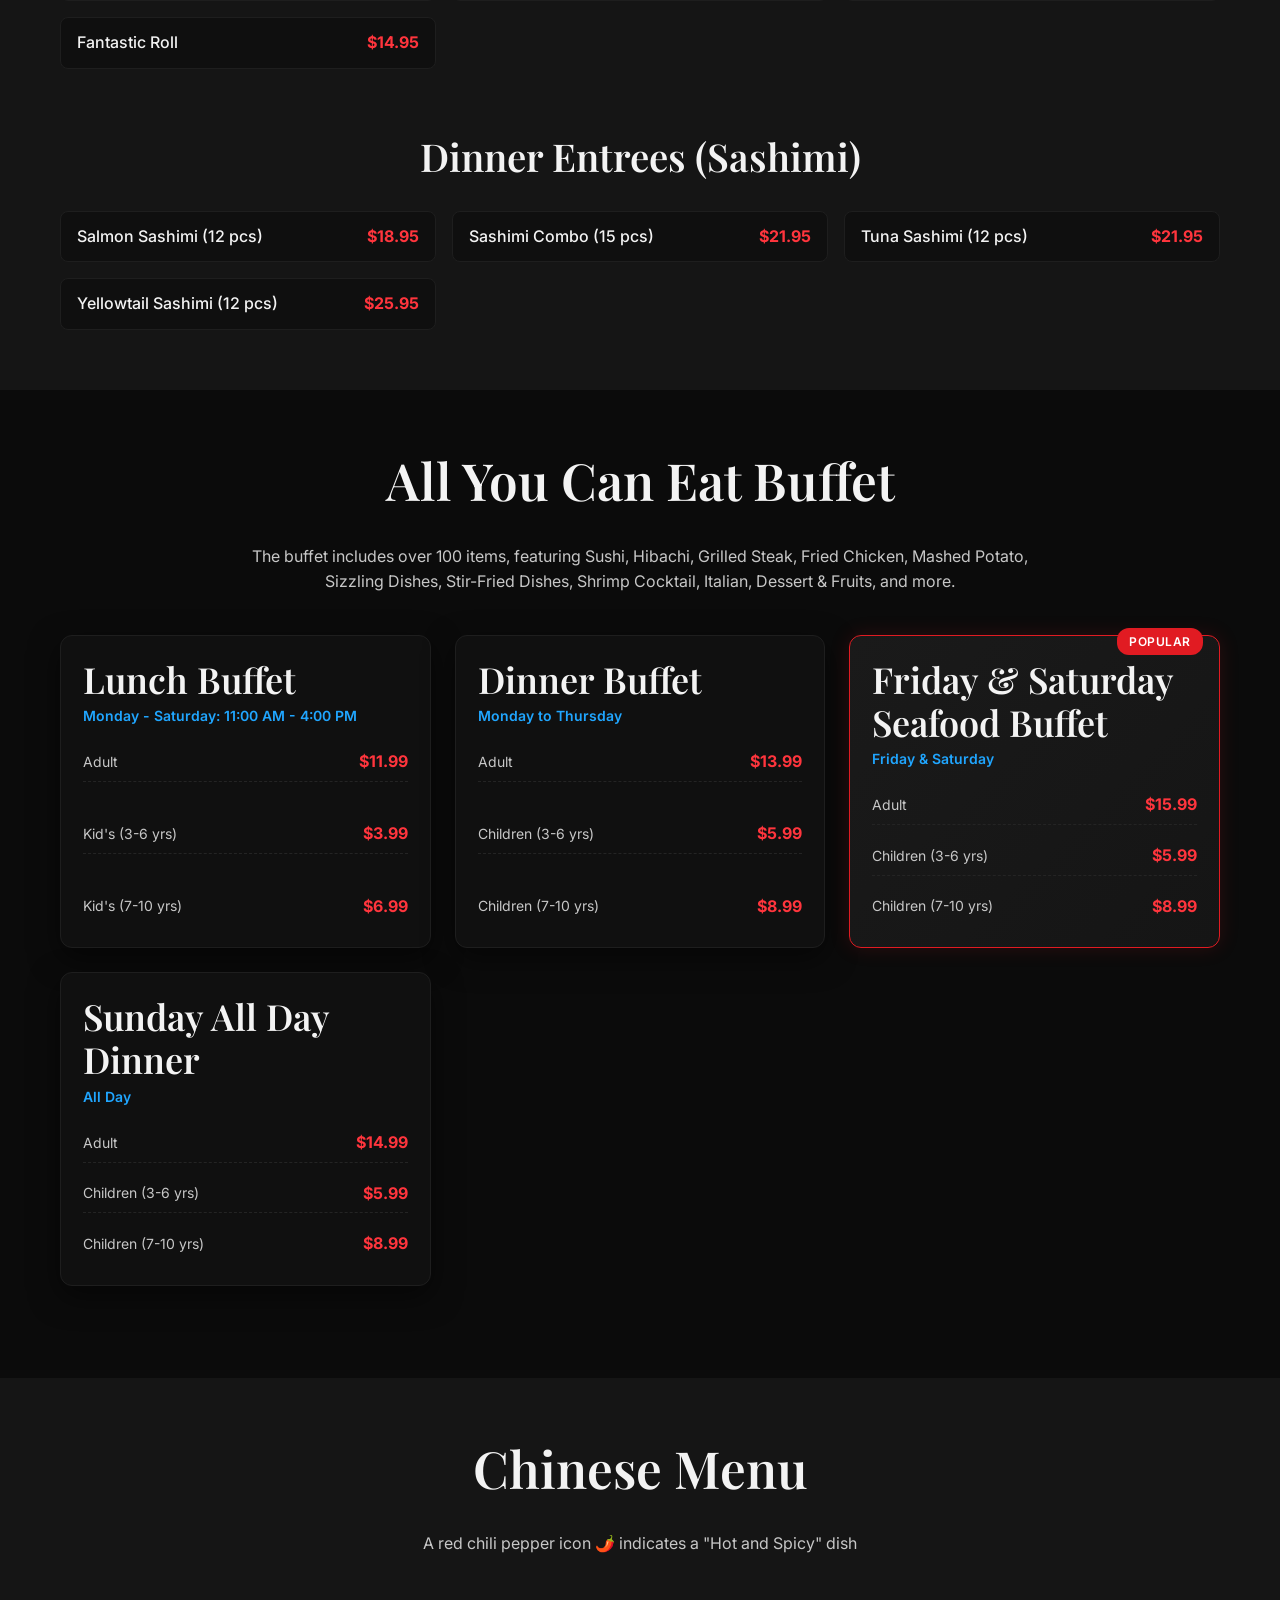
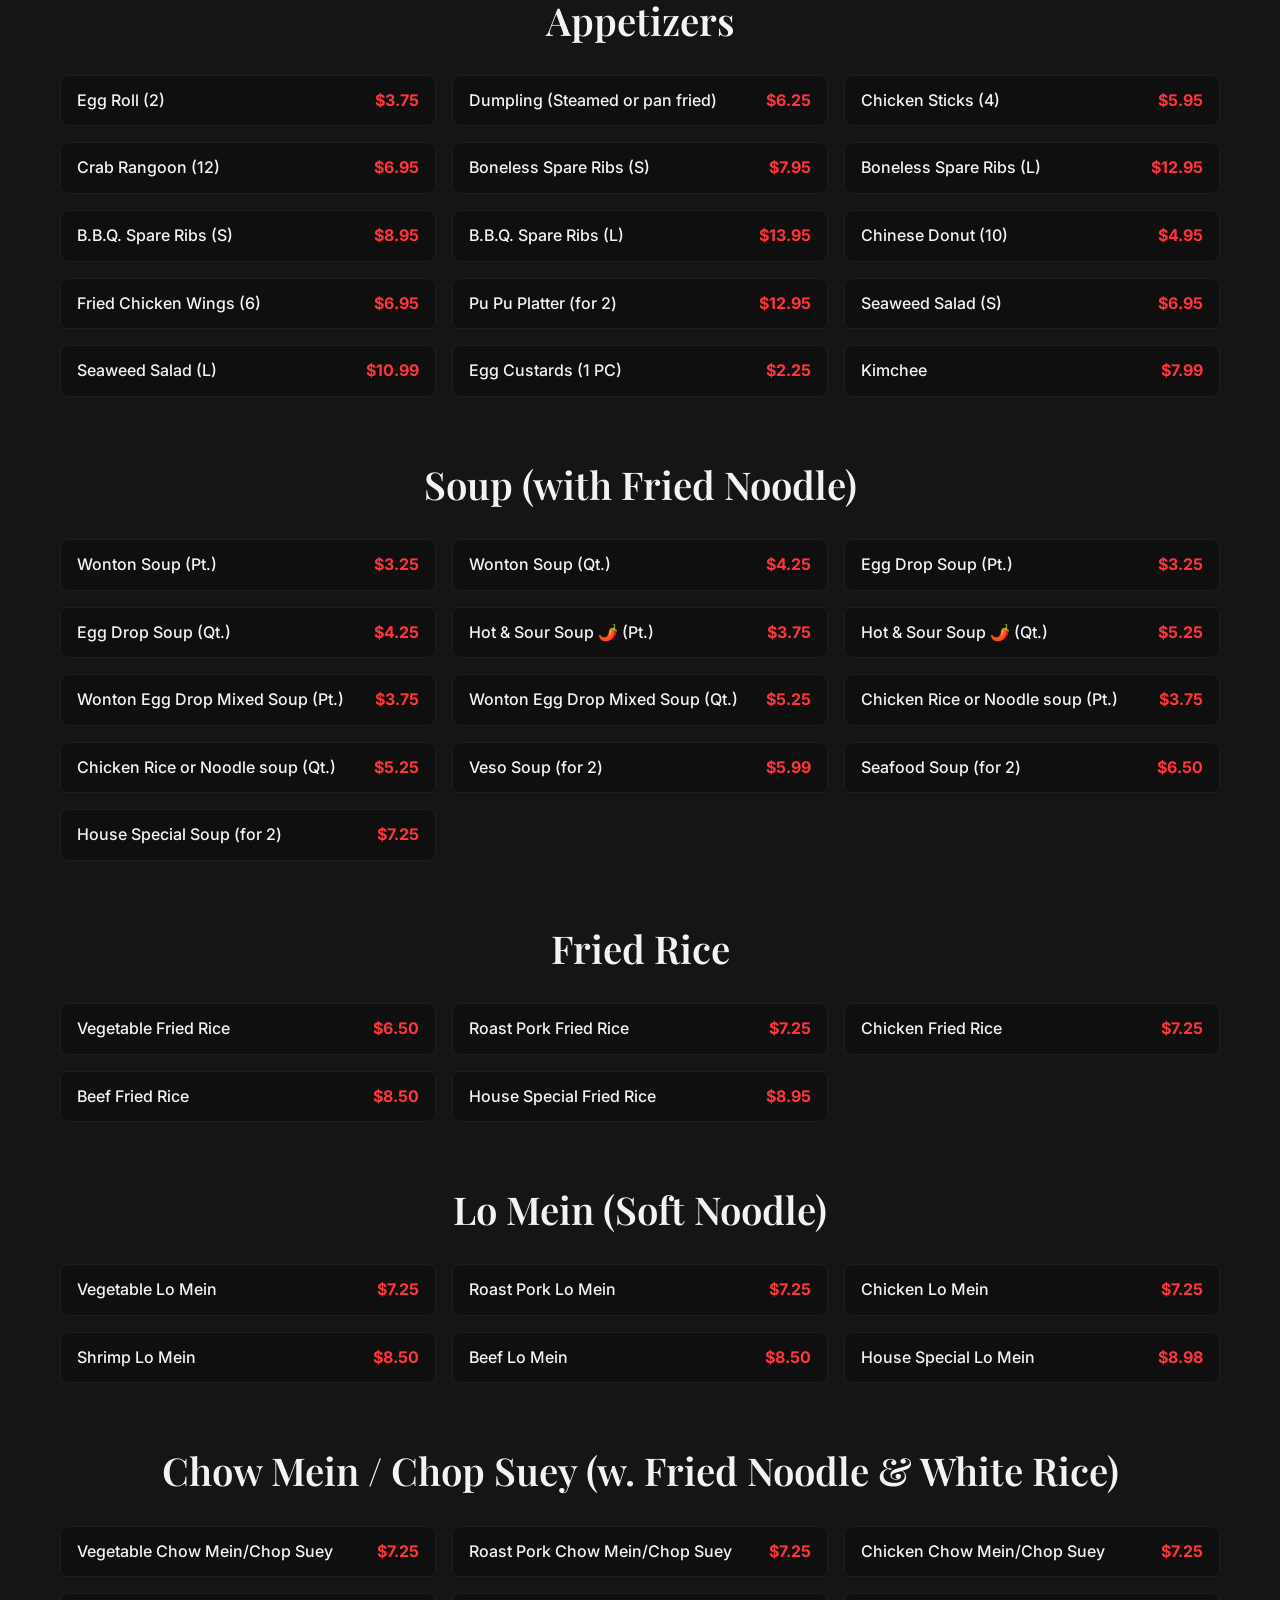
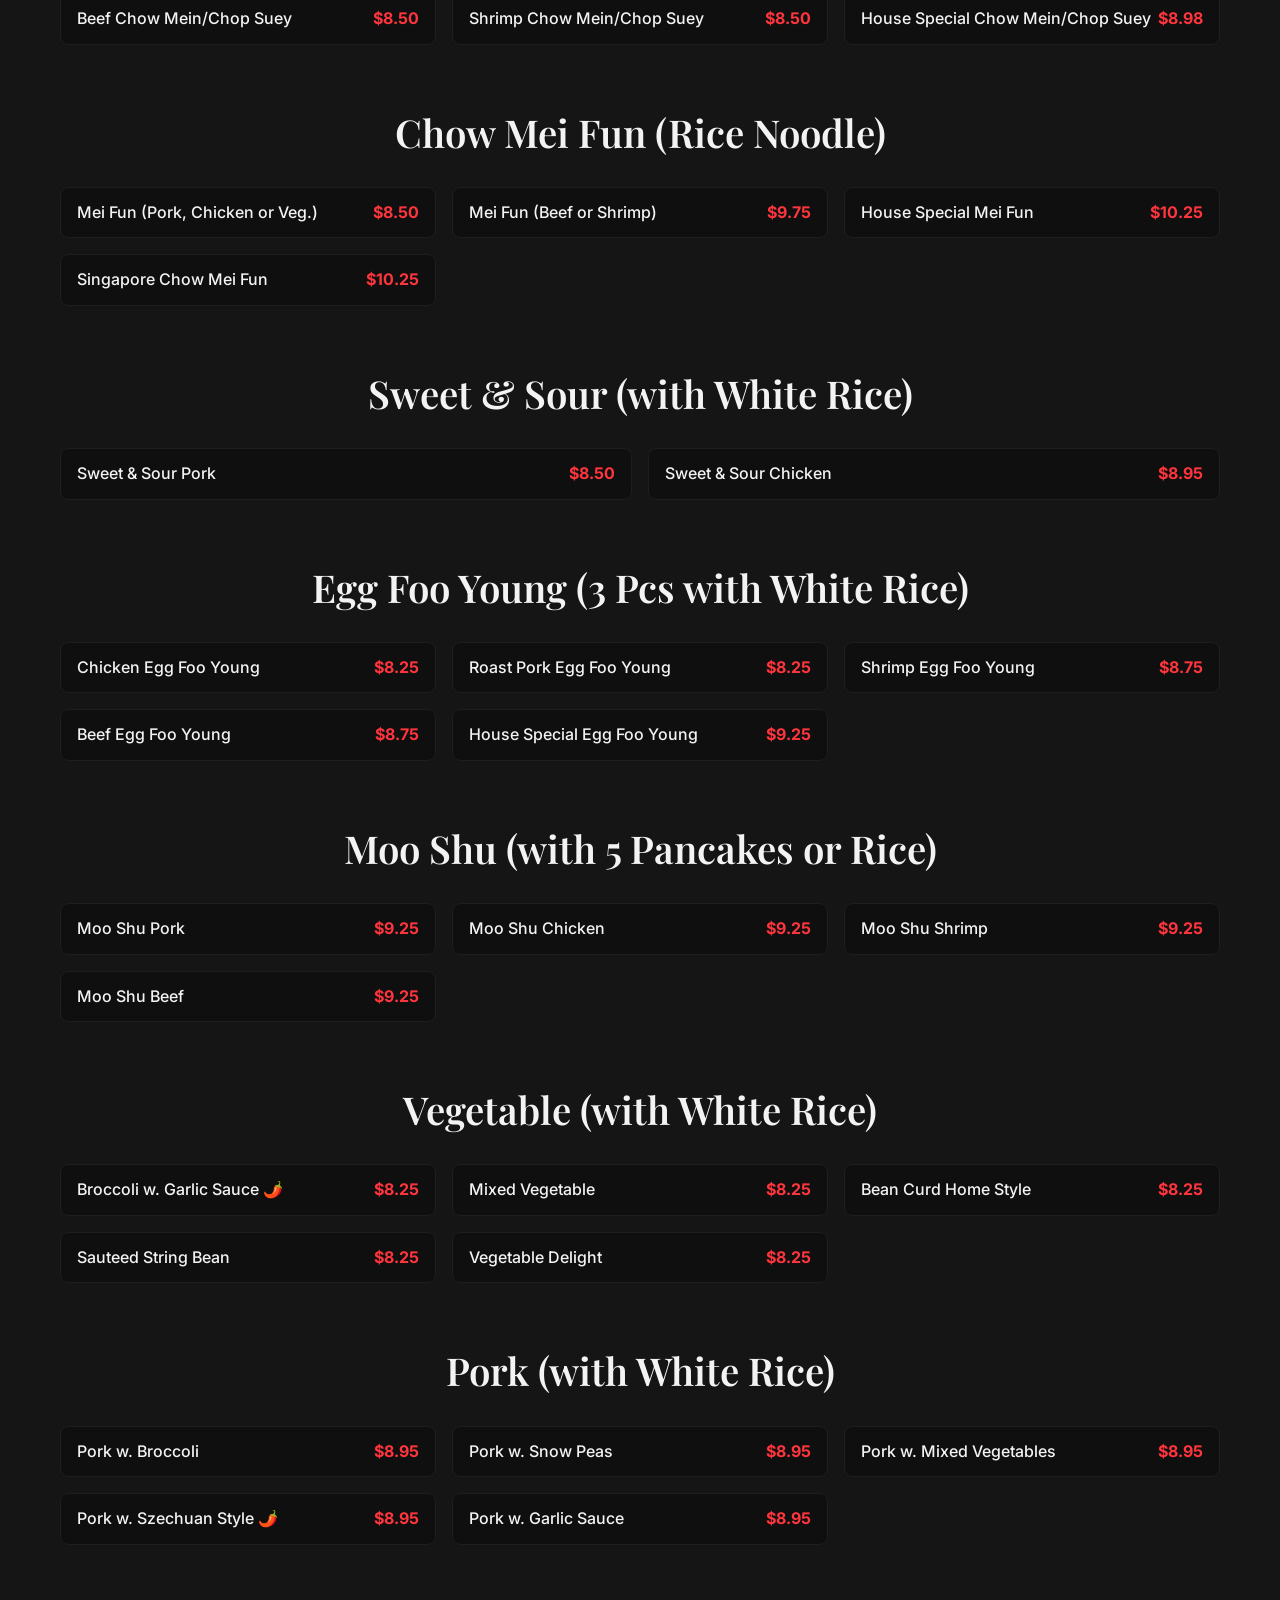
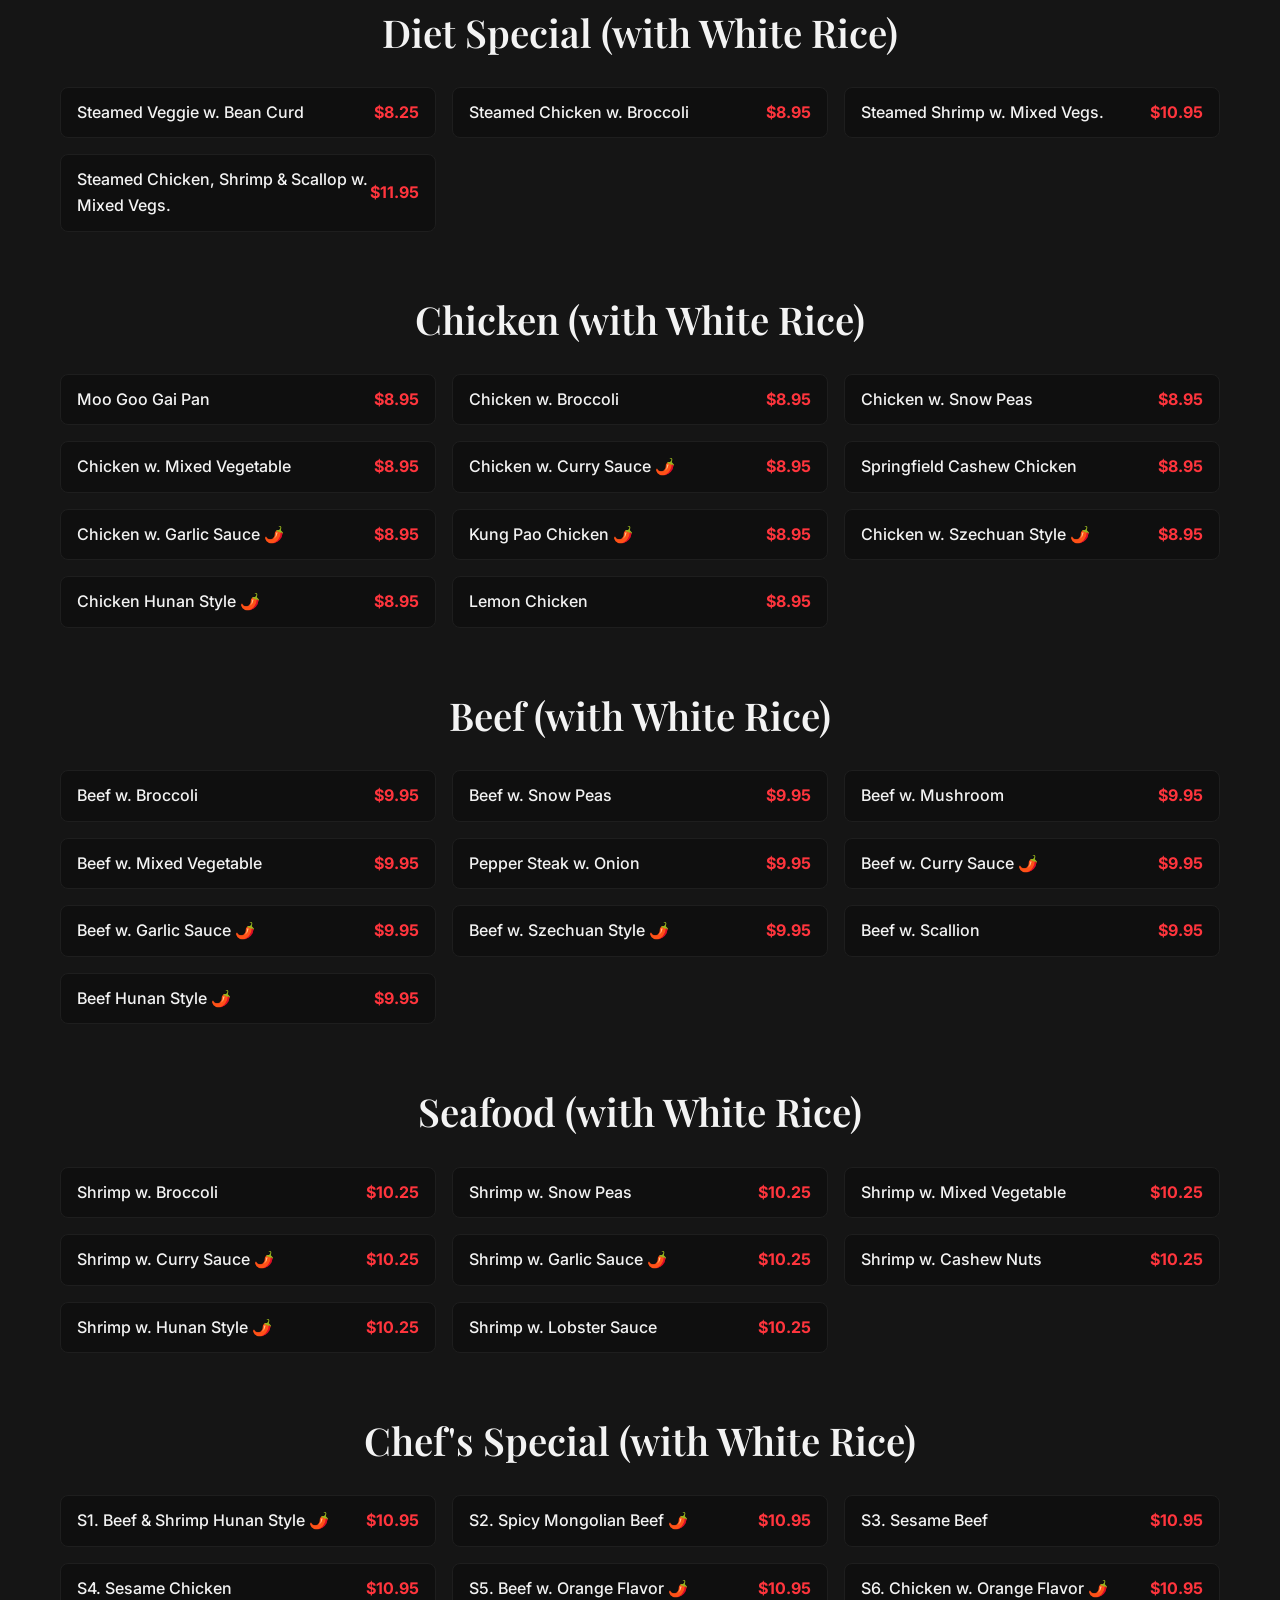
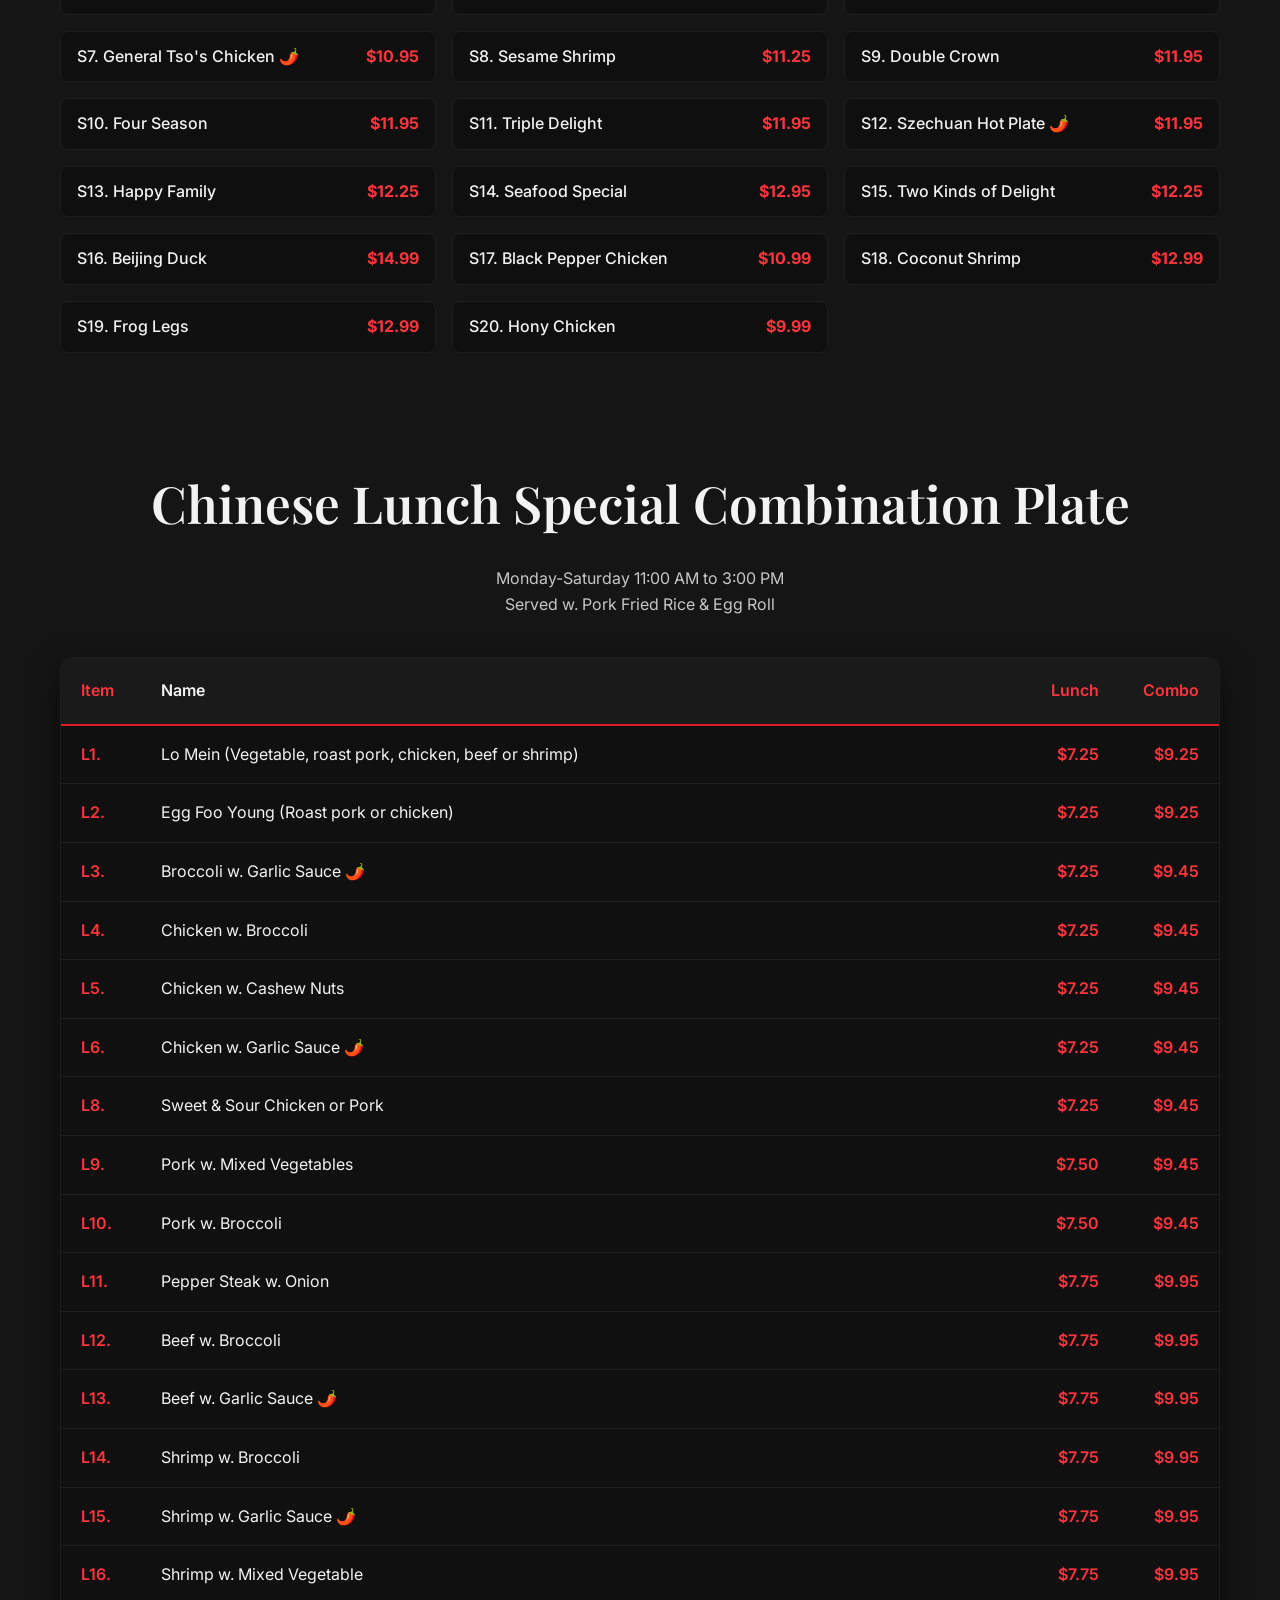
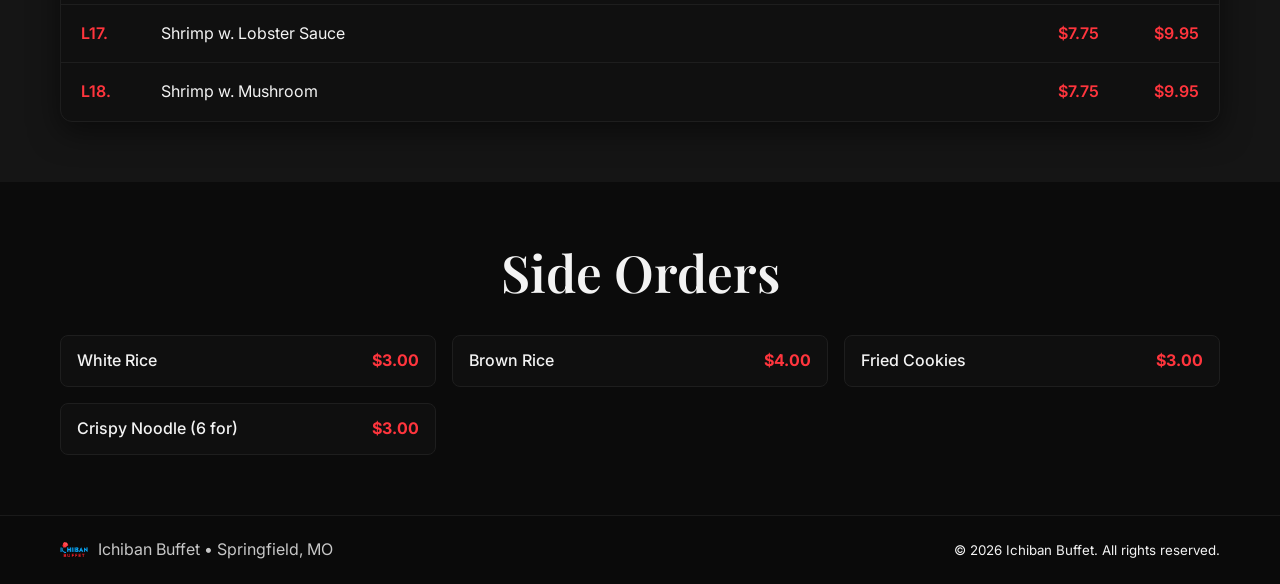
==== commit 84b653e1: "Redesign menu to emphasize buffet as main attraction - Home page menu redesign:   * Replace 3-card l" ====
--- a/menu.html
+++ b/menu.html
@@ -56,7 +56,10 @@
     <section class="menu-hero">
       <div class="container">
         <h1 class="menu-hero__title">Our Menu</h1>
-        <p class="menu-hero__subtitle">All-you-can-eat buffet, Japanese cuisine, and Chinese take-out</p>
+        <p class="menu-hero__subtitle">Featuring our popular All-You-Can-Eat Buffet with over 100 items</p>
+        <div class="menu-hero__description">
+          <p>We also offer Japanese cuisine and Chinese dishes for dine-in, takeout, and delivery.</p>
+        </div>
       </div>
     </section>
 
@@ -301,10 +304,10 @@
       </div>
     </section>
 
-    <!-- Chinese Take-Out Section -->
+    <!-- Chinese Menu Section -->
     <section class="section section--dark">
       <div class="container">
-        <h2 class="section__title">Chinese Take-Out Menu</h2>
+        <h2 class="section__title">Chinese Menu</h2>
         <p class="menu-description">A red chili pepper icon 🌶️ indicates a "Hot and Spicy" dish</p>
         
         <div class="menu-section">
--- a/styles.css
+++ b/styles.css
@@ -576,6 +576,63 @@
 
 .cards { display: grid; grid-template-columns: repeat(3, minmax(0, 1fr)); gap: 20px; }
 .card--feature { background: #0f0f0f; border: 1px solid #222; }
+
+/* Buffet Hero Section */
+.menu-hero-section {
+  display: flex;
+  flex-direction: column;
+  gap: 32px;
+  align-items: center;
+}
+
+.card--buffet-hero {
+  background: linear-gradient(135deg, #1a1a1a 0%, #0f0f0f 100%);
+  border: 2px solid var(--color-primary);
+  box-shadow: 0 0 30px rgba(225, 27, 34, 0.2);
+  max-width: 800px;
+  width: 100%;
+  position: relative;
+}
+
+.card--buffet-hero::before {
+  content: "Most Popular";
+  position: absolute;
+  top: -12px;
+  right: 20px;
+  background: var(--color-primary);
+  color: #fff;
+  padding: 6px 16px;
+  border-radius: 16px;
+  font-size: 14px;
+  font-weight: 700;
+  text-transform: uppercase;
+  letter-spacing: 0.5px;
+  box-shadow: 0 4px 12px rgba(225, 27, 34, 0.3);
+}
+
+.buffet-description {
+  font-size: 18px;
+  line-height: 1.6;
+  margin-bottom: 24px;
+  color: var(--color-text);
+}
+
+.additional-options {
+  text-align: center;
+  max-width: 700px;
+}
+
+.additional-options__text {
+  font-size: 16px;
+  line-height: 1.6;
+  color: var(--color-muted);
+  margin: 0;
+}
+
+.additional-options__text strong {
+  color: var(--color-text);
+  font-weight: 600;
+}
 
 /* Pricing grid */
 .pricing-grid { 
@@ -759,7 +816,19 @@
   font-size: 18px;
   color: var(--color-muted);
   max-width: 600px;
+  margin: 0 auto 16px;
+}
+
+.menu-hero__description {
+  max-width: 500px;
   margin: 0 auto;
+}
+
+.menu-hero__description p {
+  font-size: 16px;
+  color: var(--color-muted);
+  margin: 0;
+  line-height: 1.5;
 }
 
 .menu-description {
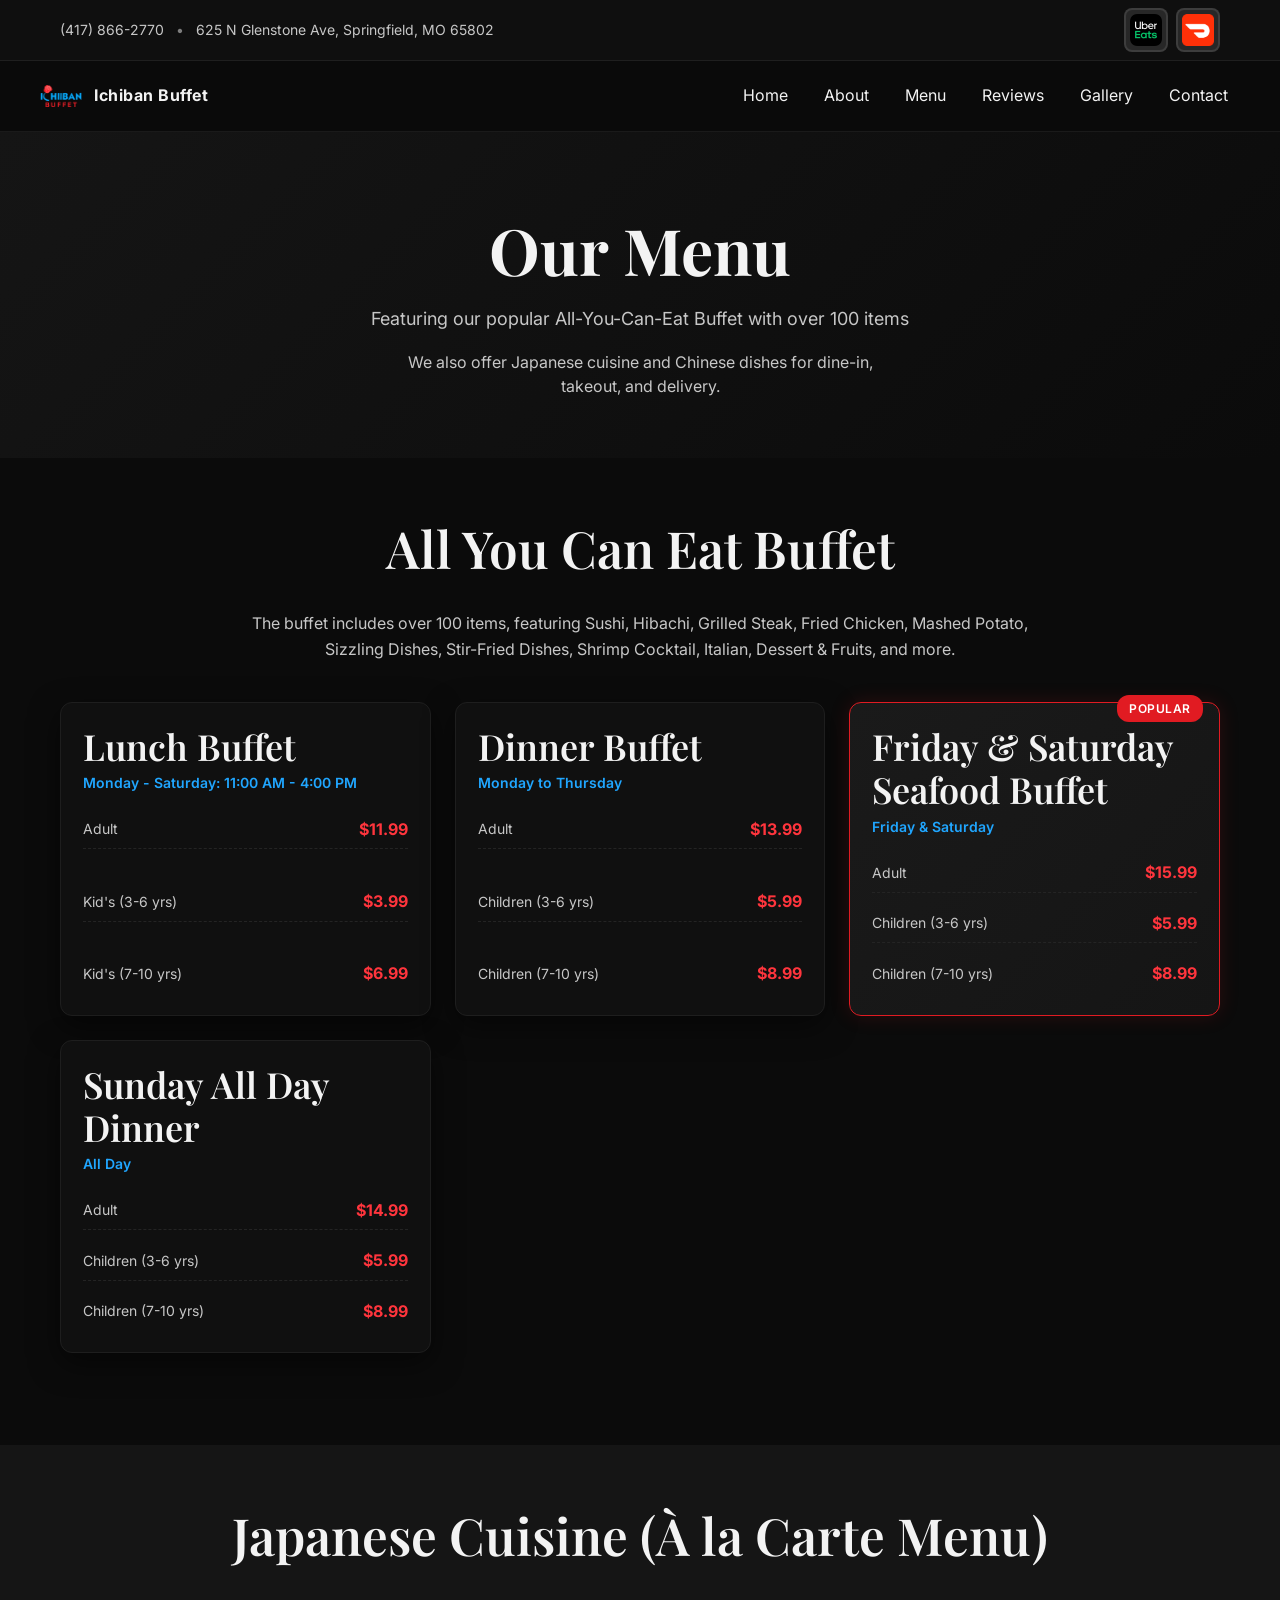
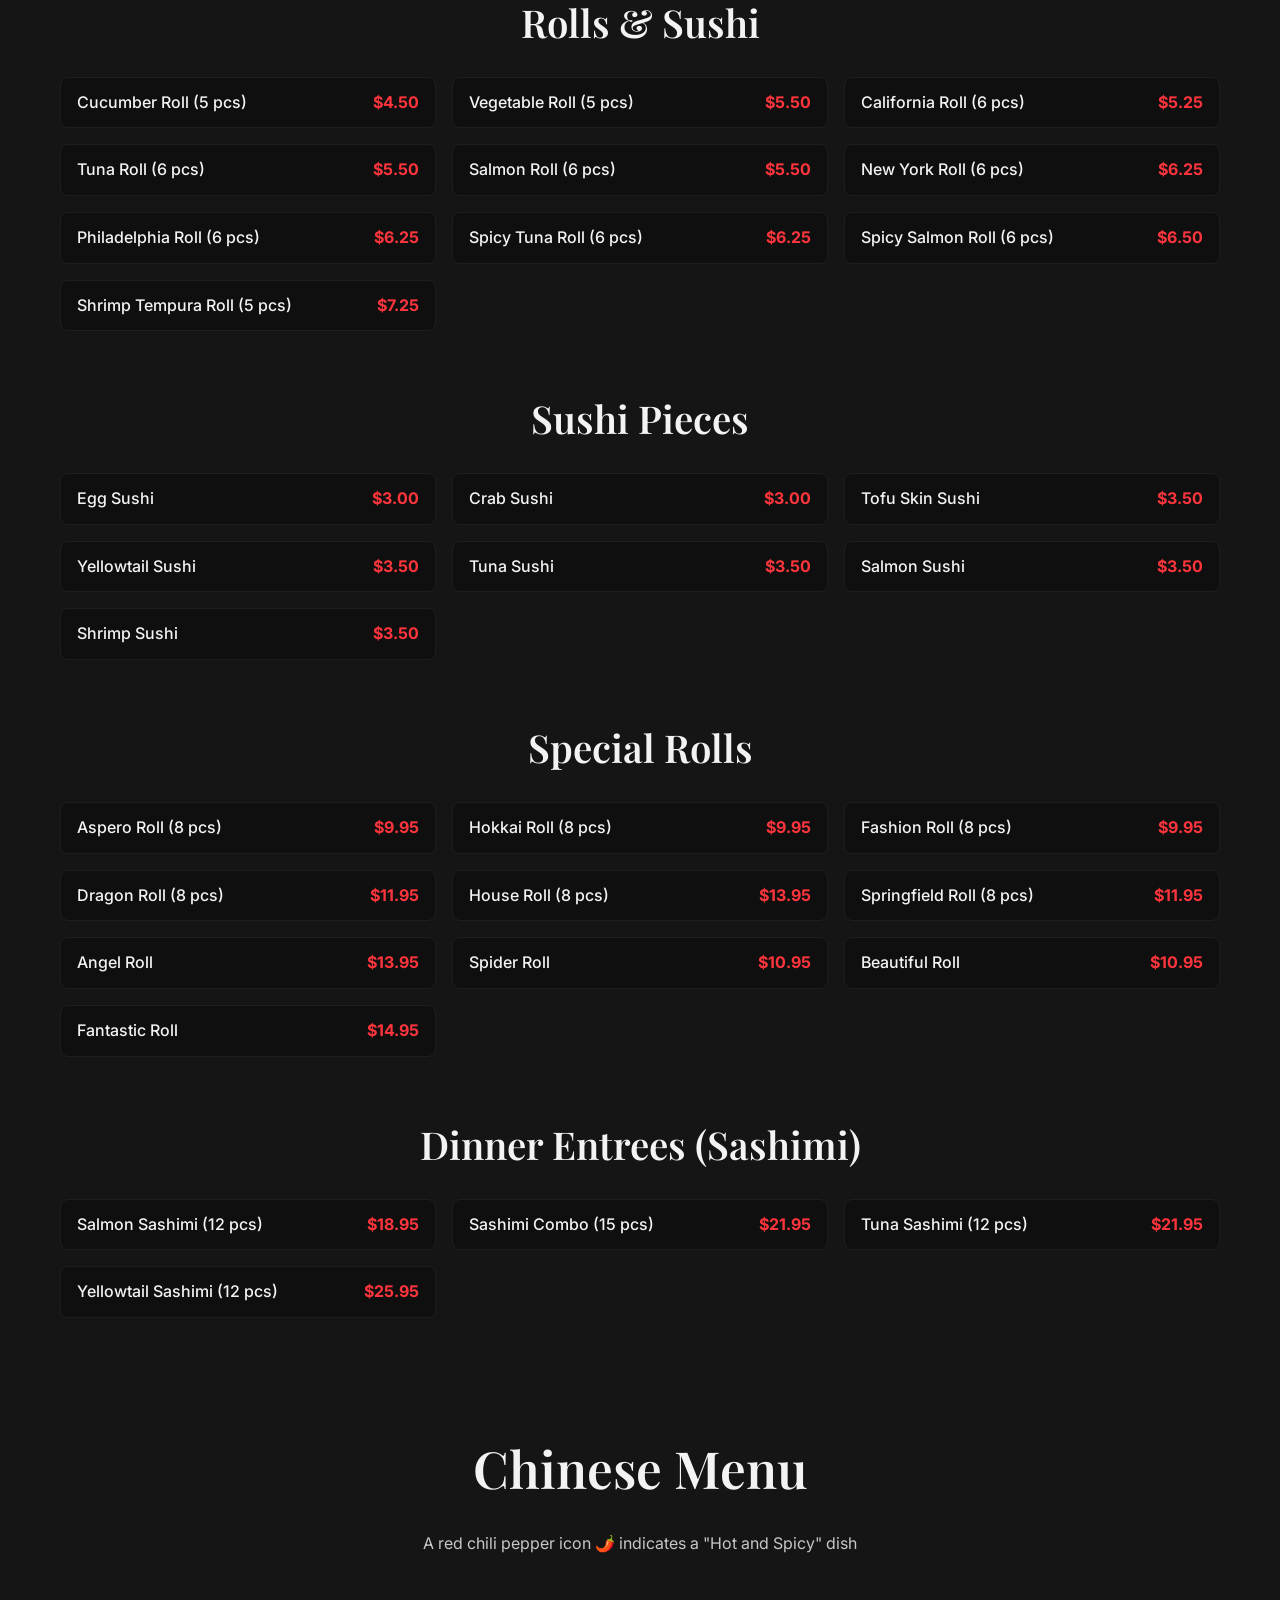
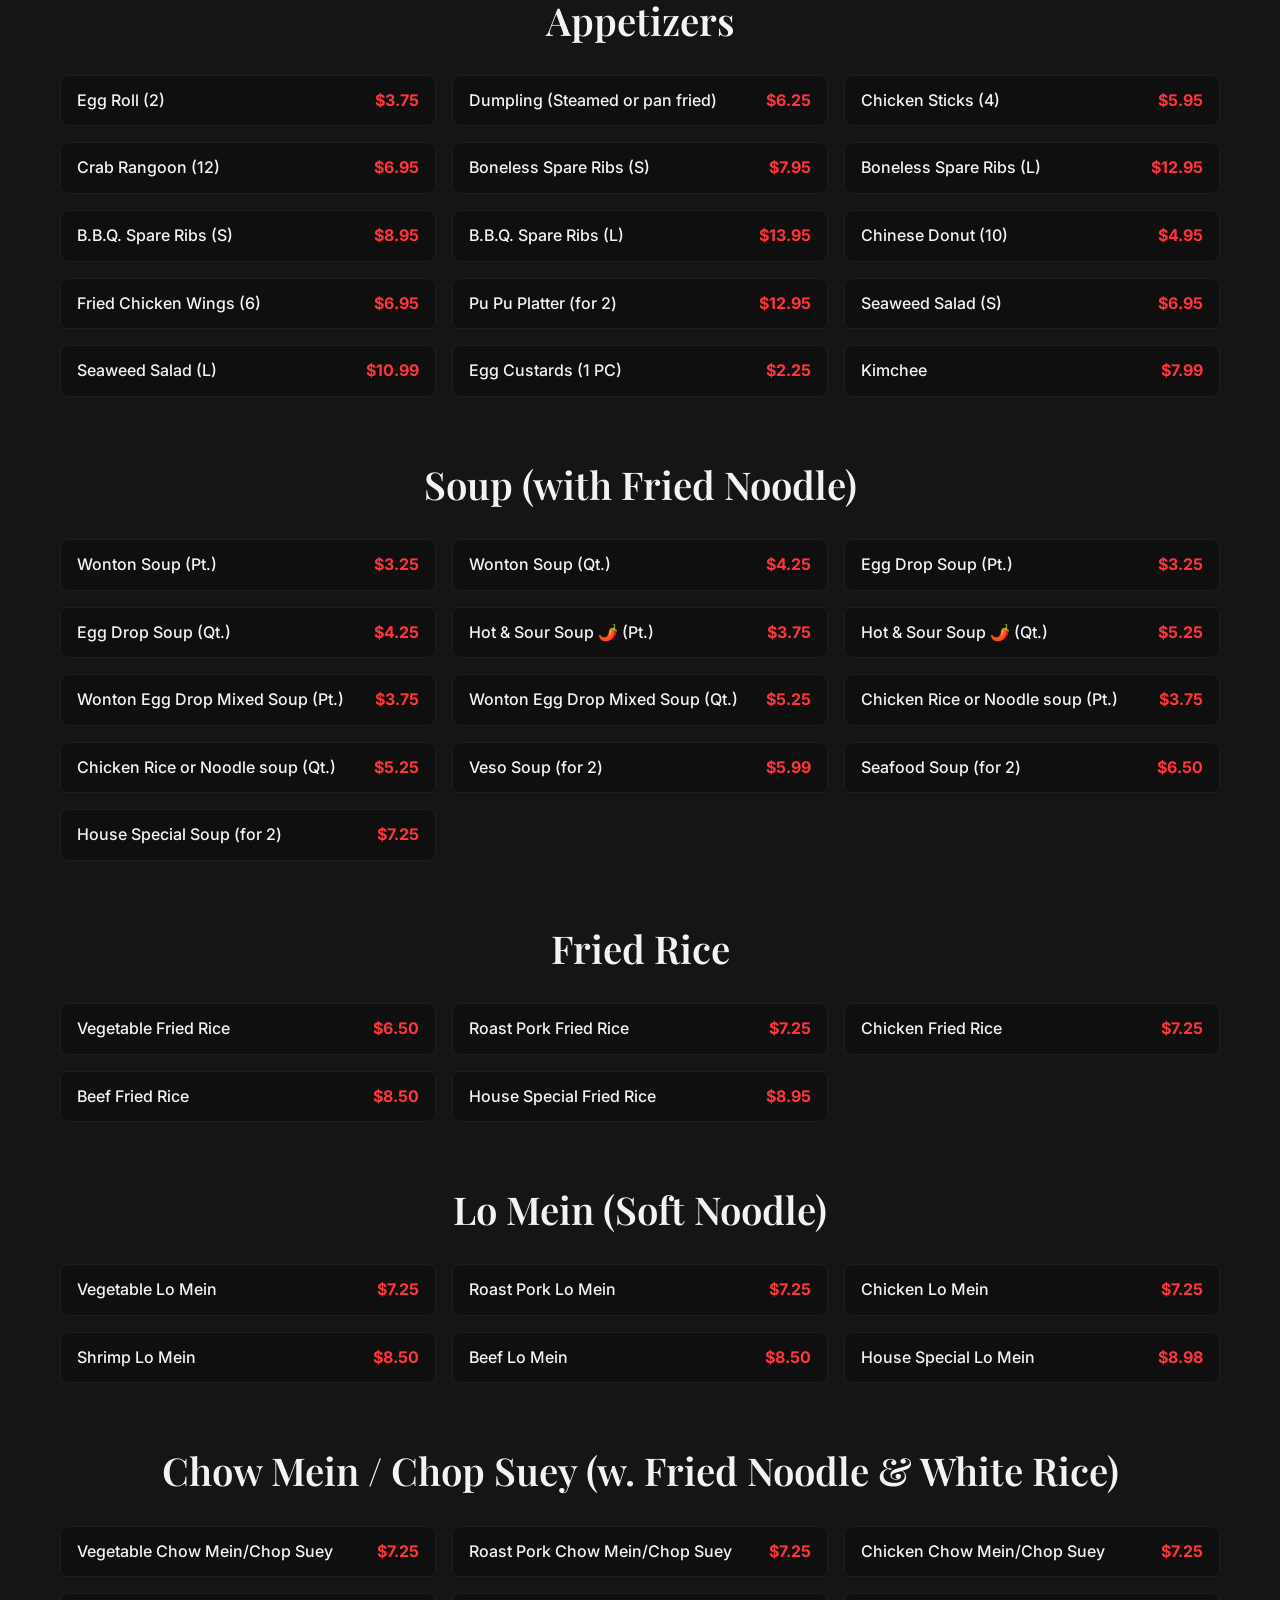
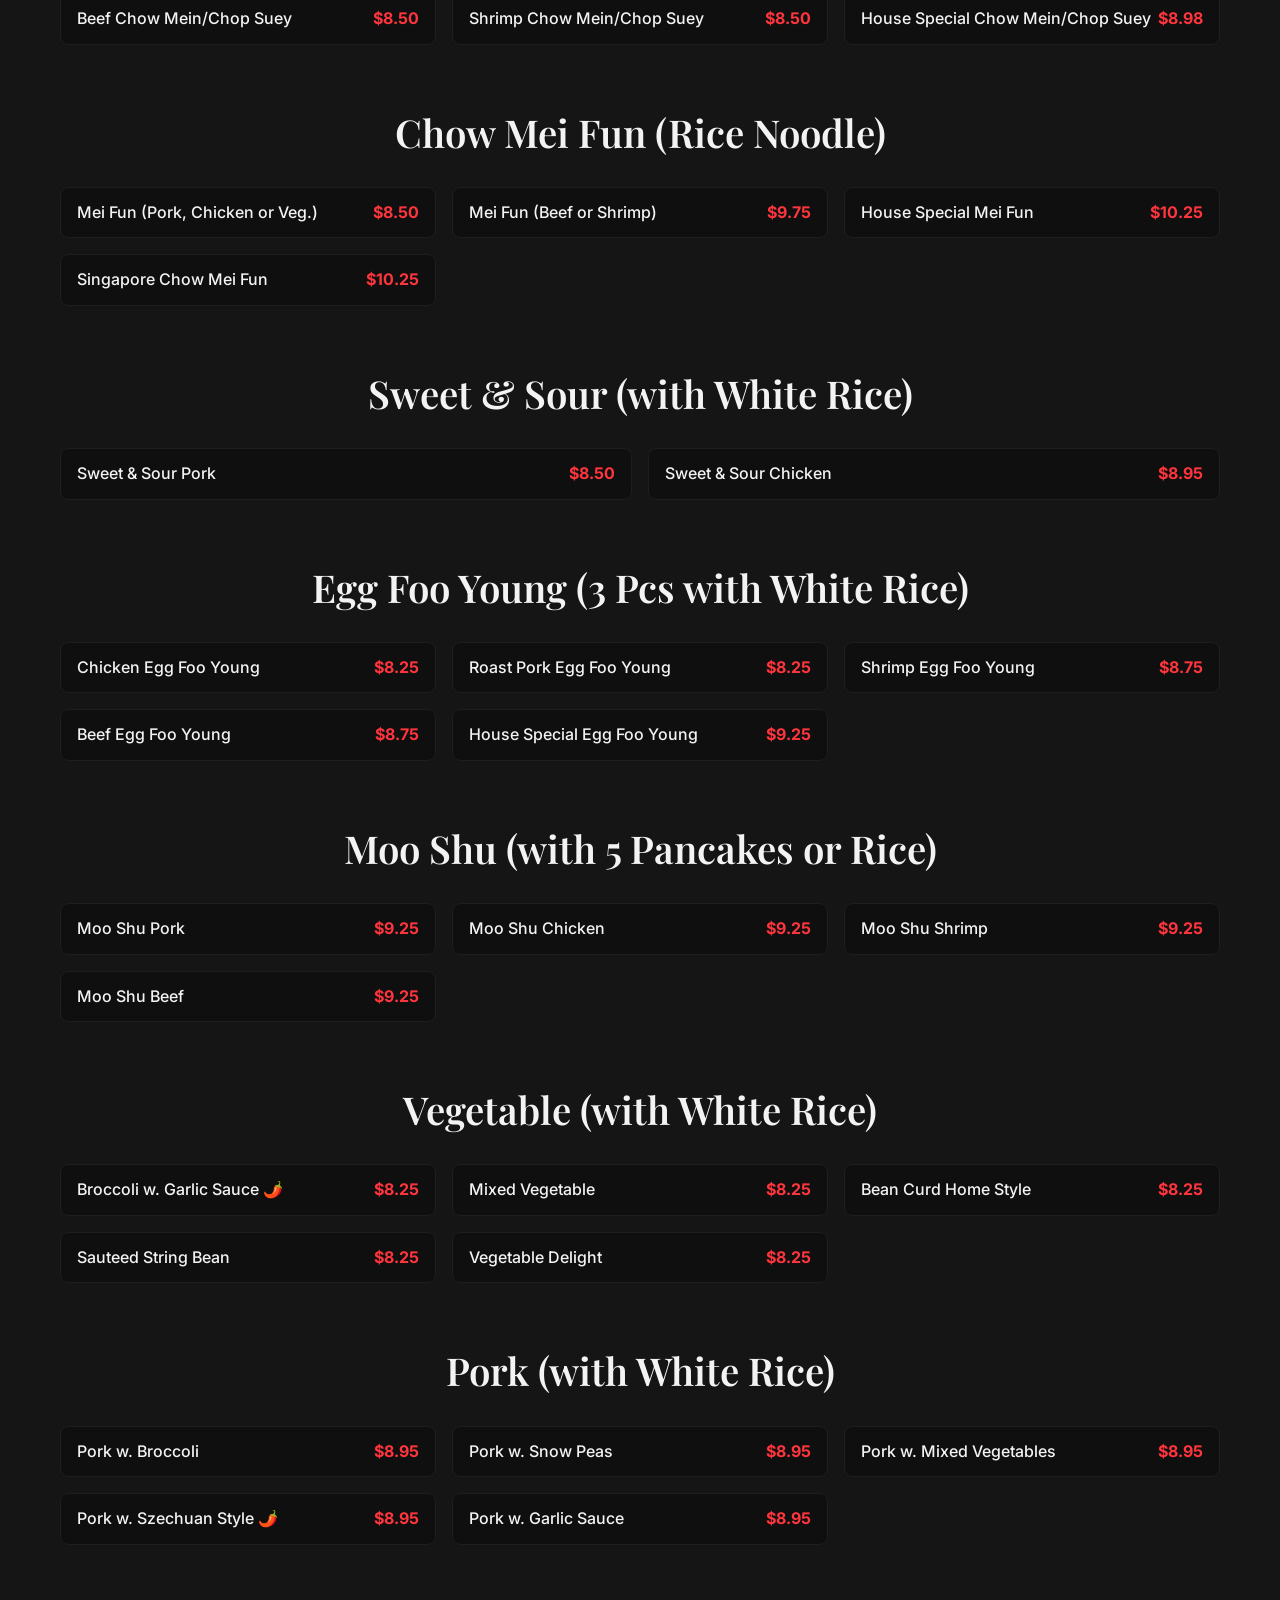
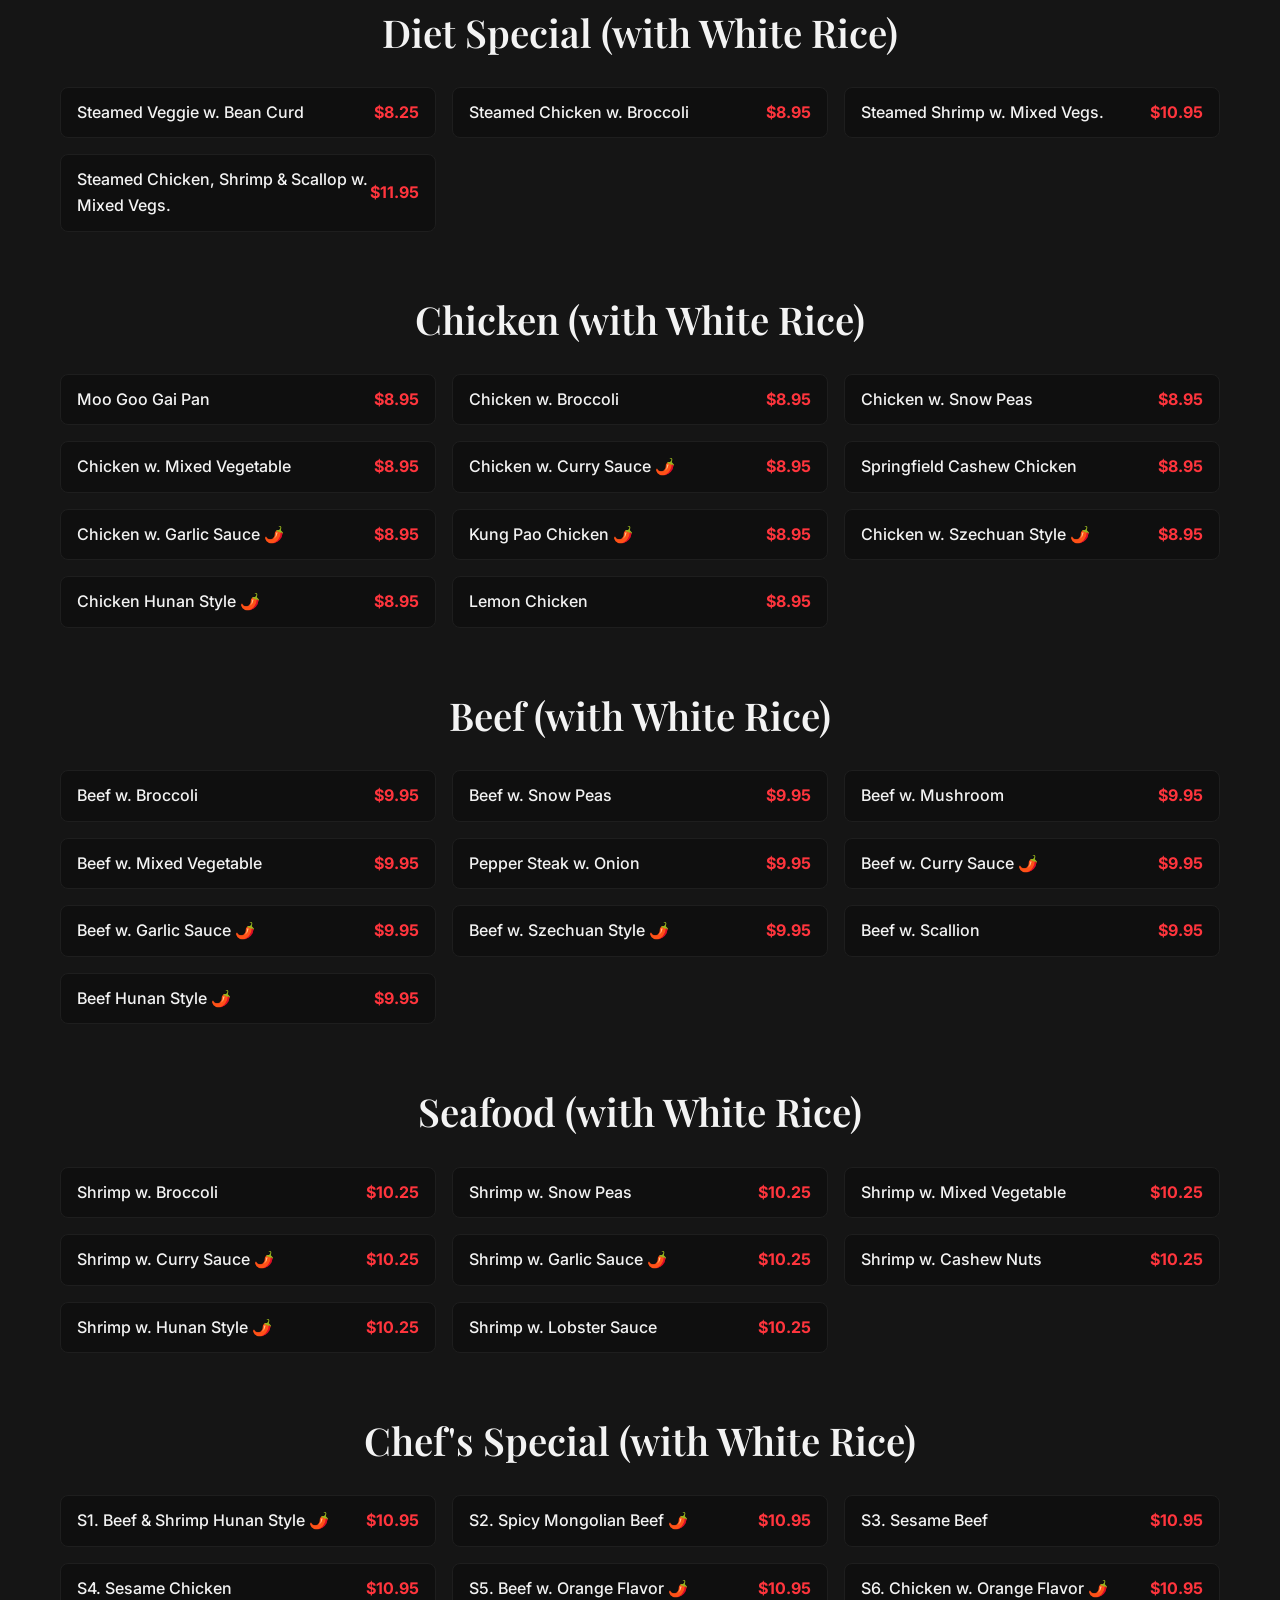
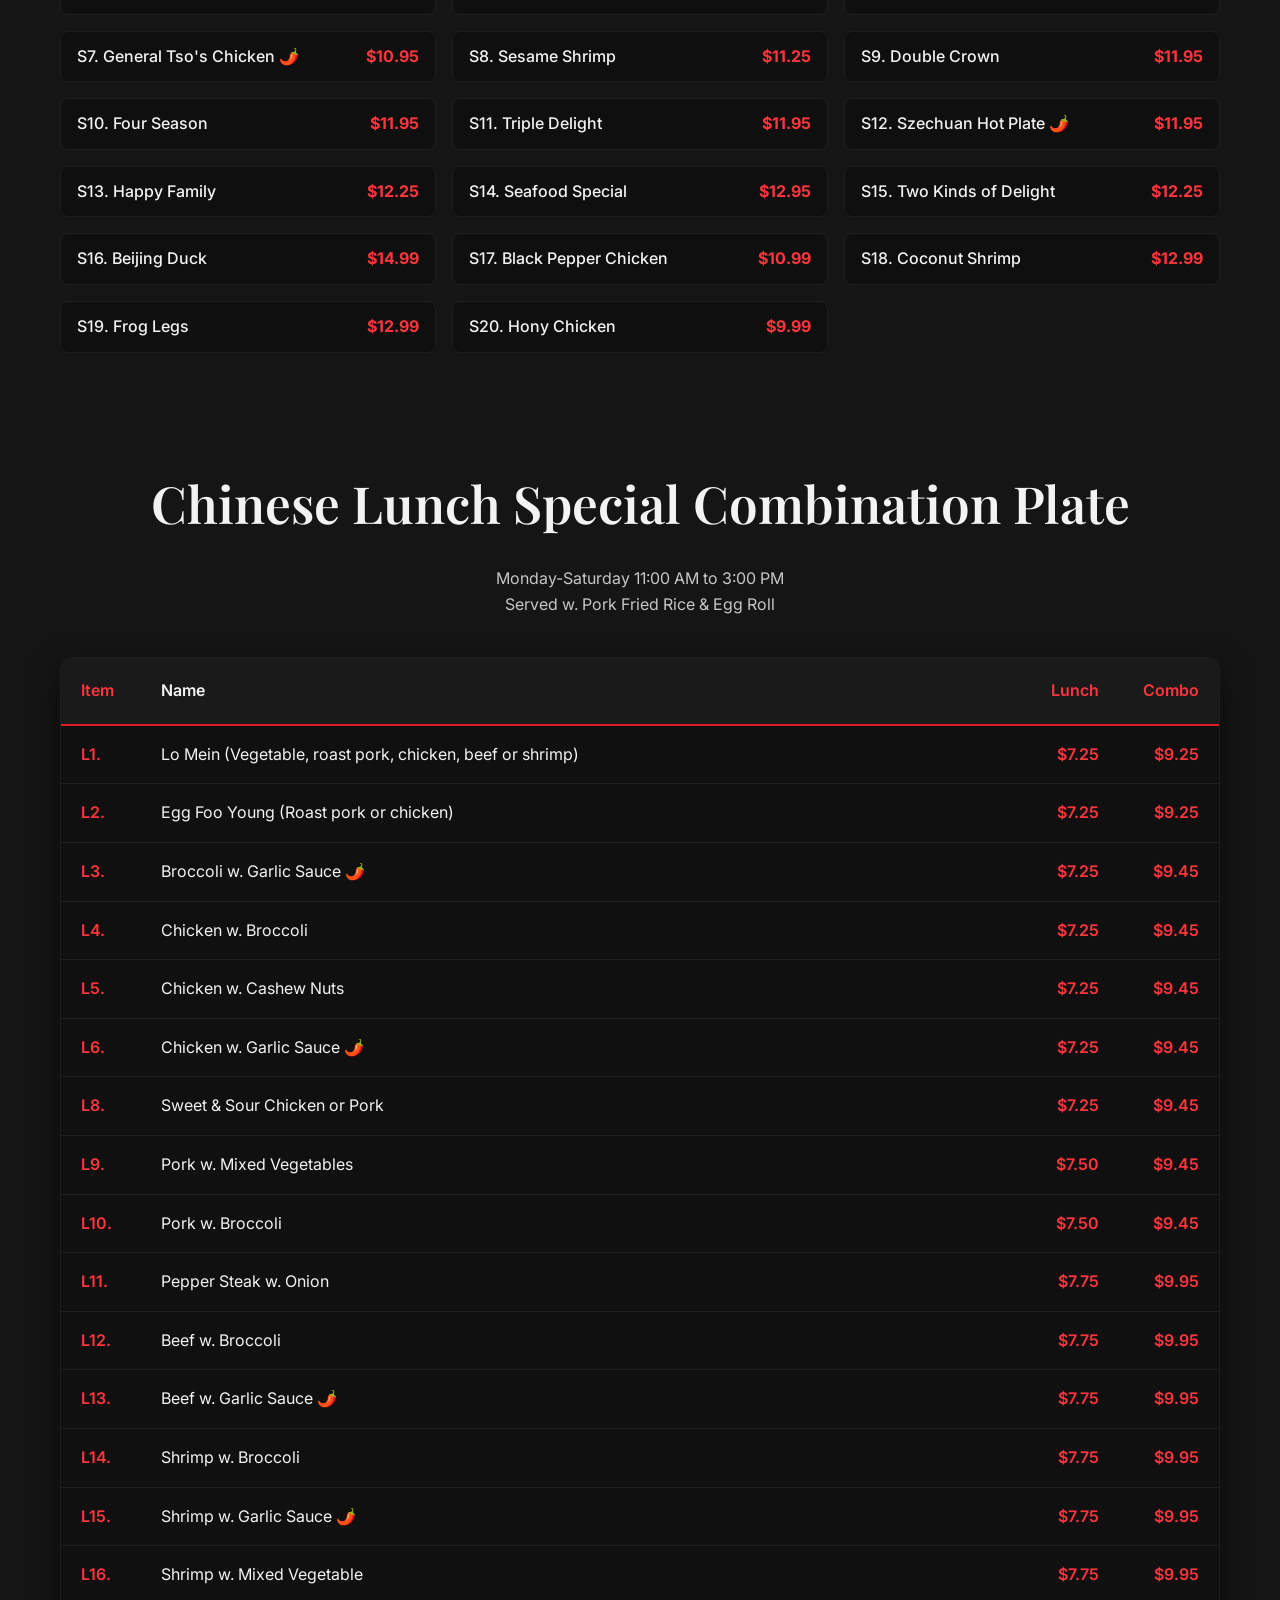
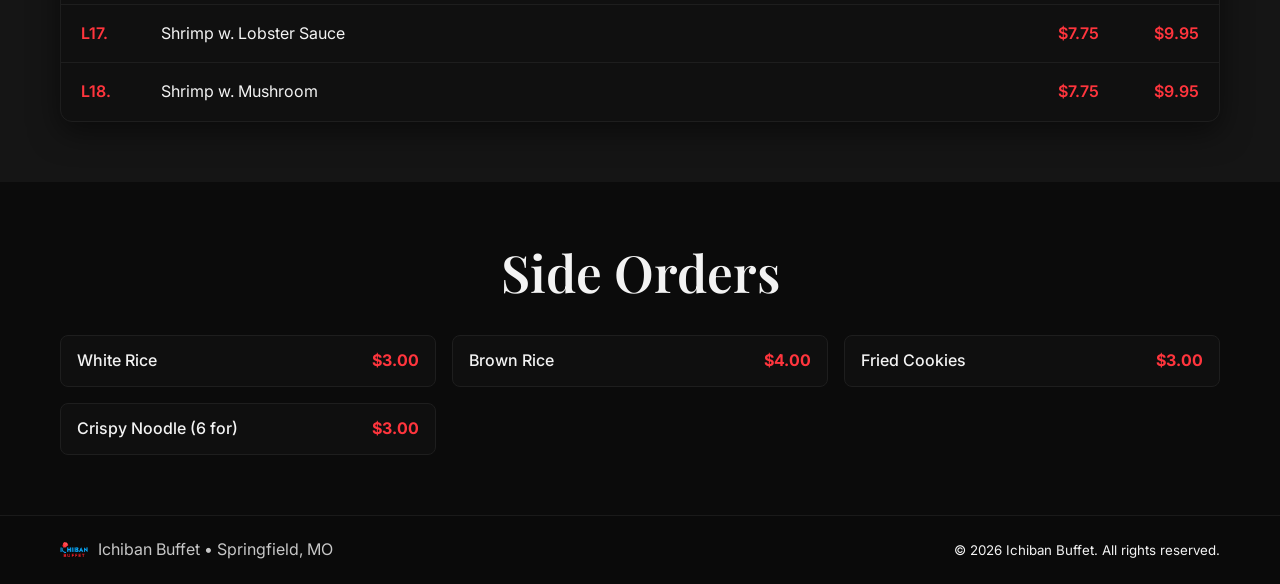
==== commit 086e1c0d: "Move All You Can Eat Buffet section to be first on menu page - Reorder menu sections to prioritize b" ====
--- a/menu.html
+++ b/menu.html
@@ -63,161 +63,6 @@
       </div>
     </section>
 
-    <!-- Japanese Cuisine Section -->
-    <section class="section section--dark">
-      <div class="container">
-        <h2 class="section__title">Japanese Cuisine (À la Carte Menu)</h2>
-        
-        <div class="menu-section">
-          <h3 class="menu-section__title">Rolls & Sushi</h3>
-          <div class="menu-grid">
-            <div class="menu-item">
-              <span class="menu-item__name">Cucumber Roll (5 pcs)</span>
-              <span class="menu-item__price">$4.50</span>
-            </div>
-            <div class="menu-item">
-              <span class="menu-item__name">Vegetable Roll (5 pcs)</span>
-              <span class="menu-item__price">$5.50</span>
-            </div>
-            <div class="menu-item">
-              <span class="menu-item__name">California Roll (6 pcs)</span>
-              <span class="menu-item__price">$5.25</span>
-            </div>
-            <div class="menu-item">
-              <span class="menu-item__name">Tuna Roll (6 pcs)</span>
-              <span class="menu-item__price">$5.50</span>
-            </div>
-            <div class="menu-item">
-              <span class="menu-item__name">Salmon Roll (6 pcs)</span>
-              <span class="menu-item__price">$5.50</span>
-            </div>
-            <div class="menu-item">
-              <span class="menu-item__name">New York Roll (6 pcs)</span>
-              <span class="menu-item__price">$6.25</span>
-            </div>
-            <div class="menu-item">
-              <span class="menu-item__name">Philadelphia Roll (6 pcs)</span>
-              <span class="menu-item__price">$6.25</span>
-            </div>
-            <div class="menu-item">
-              <span class="menu-item__name">Spicy Tuna Roll (6 pcs)</span>
-              <span class="menu-item__price">$6.25</span>
-            </div>
-            <div class="menu-item">
-              <span class="menu-item__name">Spicy Salmon Roll (6 pcs)</span>
-              <span class="menu-item__price">$6.50</span>
-            </div>
-            <div class="menu-item">
-              <span class="menu-item__name">Shrimp Tempura Roll (5 pcs)</span>
-              <span class="menu-item__price">$7.25</span>
-            </div>
-          </div>
-        </div>
-
-        <div class="menu-section">
-          <h3 class="menu-section__title">Sushi Pieces</h3>
-          <div class="menu-grid">
-            <div class="menu-item">
-              <span class="menu-item__name">Egg Sushi</span>
-              <span class="menu-item__price">$3.00</span>
-            </div>
-            <div class="menu-item">
-              <span class="menu-item__name">Crab Sushi</span>
-              <span class="menu-item__price">$3.00</span>
-            </div>
-            <div class="menu-item">
-              <span class="menu-item__name">Tofu Skin Sushi</span>
-              <span class="menu-item__price">$3.50</span>
-            </div>
-            <div class="menu-item">
-              <span class="menu-item__name">Yellowtail Sushi</span>
-              <span class="menu-item__price">$3.50</span>
-            </div>
-            <div class="menu-item">
-              <span class="menu-item__name">Tuna Sushi</span>
-              <span class="menu-item__price">$3.50</span>
-            </div>
-            <div class="menu-item">
-              <span class="menu-item__name">Salmon Sushi</span>
-              <span class="menu-item__price">$3.50</span>
-            </div>
-            <div class="menu-item">
-              <span class="menu-item__name">Shrimp Sushi</span>
-              <span class="menu-item__price">$3.50</span>
-            </div>
-          </div>
-        </div>
-
-        <div class="menu-section">
-          <h3 class="menu-section__title">Special Rolls</h3>
-          <div class="menu-grid">
-            <div class="menu-item">
-              <span class="menu-item__name">Aspero Roll (8 pcs)</span>
-              <span class="menu-item__price">$9.95</span>
-            </div>
-            <div class="menu-item">
-              <span class="menu-item__name">Hokkai Roll (8 pcs)</span>
-              <span class="menu-item__price">$9.95</span>
-            </div>
-            <div class="menu-item">
-              <span class="menu-item__name">Fashion Roll (8 pcs)</span>
-              <span class="menu-item__price">$9.95</span>
-            </div>
-            <div class="menu-item">
-              <span class="menu-item__name">Dragon Roll (8 pcs)</span>
-              <span class="menu-item__price">$11.95</span>
-            </div>
-            <div class="menu-item">
-              <span class="menu-item__name">House Roll (8 pcs)</span>
-              <span class="menu-item__price">$13.95</span>
-            </div>
-            <div class="menu-item">
-              <span class="menu-item__name">Springfield Roll (8 pcs)</span>
-              <span class="menu-item__price">$11.95</span>
-            </div>
-            <div class="menu-item">
-              <span class="menu-item__name">Angel Roll</span>
-              <span class="menu-item__price">$13.95</span>
-            </div>
-            <div class="menu-item">
-              <span class="menu-item__name">Spider Roll</span>
-              <span class="menu-item__price">$10.95</span>
-            </div>
-            <div class="menu-item">
-              <span class="menu-item__name">Beautiful Roll</span>
-              <span class="menu-item__price">$10.95</span>
-            </div>
-            <div class="menu-item">
-              <span class="menu-item__name">Fantastic Roll</span>
-              <span class="menu-item__price">$14.95</span>
-            </div>
-          </div>
-        </div>
-
-        <div class="menu-section">
-          <h3 class="menu-section__title">Dinner Entrees (Sashimi)</h3>
-          <div class="menu-grid">
-            <div class="menu-item">
-              <span class="menu-item__name">Salmon Sashimi (12 pcs)</span>
-              <span class="menu-item__price">$18.95</span>
-            </div>
-            <div class="menu-item">
-              <span class="menu-item__name">Sashimi Combo (15 pcs)</span>
-              <span class="menu-item__price">$21.95</span>
-            </div>
-            <div class="menu-item">
-              <span class="menu-item__name">Tuna Sashimi (12 pcs)</span>
-              <span class="menu-item__price">$21.95</span>
-            </div>
-            <div class="menu-item">
-              <span class="menu-item__name">Yellowtail Sashimi (12 pcs)</span>
-              <span class="menu-item__price">$25.95</span>
-            </div>
-          </div>
-        </div>
-      </div>
-    </section>
-
     <!-- Buffet Section -->
     <section class="section">
       <div class="container">
@@ -300,6 +145,161 @@
               </div>
             </div>
           </article>
+        </div>
+      </div>
+    </section>
+
+    <!-- Japanese Cuisine Section -->
+    <section class="section section--dark">
+      <div class="container">
+        <h2 class="section__title">Japanese Cuisine (À la Carte Menu)</h2>
+        
+        <div class="menu-section">
+          <h3 class="menu-section__title">Rolls & Sushi</h3>
+          <div class="menu-grid">
+            <div class="menu-item">
+              <span class="menu-item__name">Cucumber Roll (5 pcs)</span>
+              <span class="menu-item__price">$4.50</span>
+            </div>
+            <div class="menu-item">
+              <span class="menu-item__name">Vegetable Roll (5 pcs)</span>
+              <span class="menu-item__price">$5.50</span>
+            </div>
+            <div class="menu-item">
+              <span class="menu-item__name">California Roll (6 pcs)</span>
+              <span class="menu-item__price">$5.25</span>
+            </div>
+            <div class="menu-item">
+              <span class="menu-item__name">Tuna Roll (6 pcs)</span>
+              <span class="menu-item__price">$5.50</span>
+            </div>
+            <div class="menu-item">
+              <span class="menu-item__name">Salmon Roll (6 pcs)</span>
+              <span class="menu-item__price">$5.50</span>
+            </div>
+            <div class="menu-item">
+              <span class="menu-item__name">New York Roll (6 pcs)</span>
+              <span class="menu-item__price">$6.25</span>
+            </div>
+            <div class="menu-item">
+              <span class="menu-item__name">Philadelphia Roll (6 pcs)</span>
+              <span class="menu-item__price">$6.25</span>
+            </div>
+            <div class="menu-item">
+              <span class="menu-item__name">Spicy Tuna Roll (6 pcs)</span>
+              <span class="menu-item__price">$6.25</span>
+            </div>
+            <div class="menu-item">
+              <span class="menu-item__name">Spicy Salmon Roll (6 pcs)</span>
+              <span class="menu-item__price">$6.50</span>
+            </div>
+            <div class="menu-item">
+              <span class="menu-item__name">Shrimp Tempura Roll (5 pcs)</span>
+              <span class="menu-item__price">$7.25</span>
+            </div>
+          </div>
+        </div>
+
+        <div class="menu-section">
+          <h3 class="menu-section__title">Sushi Pieces</h3>
+          <div class="menu-grid">
+            <div class="menu-item">
+              <span class="menu-item__name">Egg Sushi</span>
+              <span class="menu-item__price">$3.00</span>
+            </div>
+            <div class="menu-item">
+              <span class="menu-item__name">Crab Sushi</span>
+              <span class="menu-item__price">$3.00</span>
+            </div>
+            <div class="menu-item">
+              <span class="menu-item__name">Tofu Skin Sushi</span>
+              <span class="menu-item__price">$3.50</span>
+            </div>
+            <div class="menu-item">
+              <span class="menu-item__name">Yellowtail Sushi</span>
+              <span class="menu-item__price">$3.50</span>
+            </div>
+            <div class="menu-item">
+              <span class="menu-item__name">Tuna Sushi</span>
+              <span class="menu-item__price">$3.50</span>
+            </div>
+            <div class="menu-item">
+              <span class="menu-item__name">Salmon Sushi</span>
+              <span class="menu-item__price">$3.50</span>
+            </div>
+            <div class="menu-item">
+              <span class="menu-item__name">Shrimp Sushi</span>
+              <span class="menu-item__price">$3.50</span>
+            </div>
+          </div>
+        </div>
+
+        <div class="menu-section">
+          <h3 class="menu-section__title">Special Rolls</h3>
+          <div class="menu-grid">
+            <div class="menu-item">
+              <span class="menu-item__name">Aspero Roll (8 pcs)</span>
+              <span class="menu-item__price">$9.95</span>
+            </div>
+            <div class="menu-item">
+              <span class="menu-item__name">Hokkai Roll (8 pcs)</span>
+              <span class="menu-item__price">$9.95</span>
+            </div>
+            <div class="menu-item">
+              <span class="menu-item__name">Fashion Roll (8 pcs)</span>
+              <span class="menu-item__price">$9.95</span>
+            </div>
+            <div class="menu-item">
+              <span class="menu-item__name">Dragon Roll (8 pcs)</span>
+              <span class="menu-item__price">$11.95</span>
+            </div>
+            <div class="menu-item">
+              <span class="menu-item__name">House Roll (8 pcs)</span>
+              <span class="menu-item__price">$13.95</span>
+            </div>
+            <div class="menu-item">
+              <span class="menu-item__name">Springfield Roll (8 pcs)</span>
+              <span class="menu-item__price">$11.95</span>
+            </div>
+            <div class="menu-item">
+              <span class="menu-item__name">Angel Roll</span>
+              <span class="menu-item__price">$13.95</span>
+            </div>
+            <div class="menu-item">
+              <span class="menu-item__name">Spider Roll</span>
+              <span class="menu-item__price">$10.95</span>
+            </div>
+            <div class="menu-item">
+              <span class="menu-item__name">Beautiful Roll</span>
+              <span class="menu-item__price">$10.95</span>
+            </div>
+            <div class="menu-item">
+              <span class="menu-item__name">Fantastic Roll</span>
+              <span class="menu-item__price">$14.95</span>
+            </div>
+          </div>
+        </div>
+
+        <div class="menu-section">
+          <h3 class="menu-section__title">Dinner Entrees (Sashimi)</h3>
+          <div class="menu-grid">
+            <div class="menu-item">
+              <span class="menu-item__name">Salmon Sashimi (12 pcs)</span>
+              <span class="menu-item__price">$18.95</span>
+            </div>
+            <div class="menu-item">
+              <span class="menu-item__name">Sashimi Combo (15 pcs)</span>
+              <span class="menu-item__price">$21.95</span>
+            </div>
+            <div class="menu-item">
+              <span class="menu-item__name">Tuna Sashimi (12 pcs)</span>
+              <span class="menu-item__price">$21.95</span>
+            </div>
+            <div class="menu-item">
+              <span class="menu-item__name">Yellowtail Sashimi (12 pcs)</span>
+              <span class="menu-item__price">$25.95</span>
+            </div>
+          </div>
         </div>
       </div>
     </section>
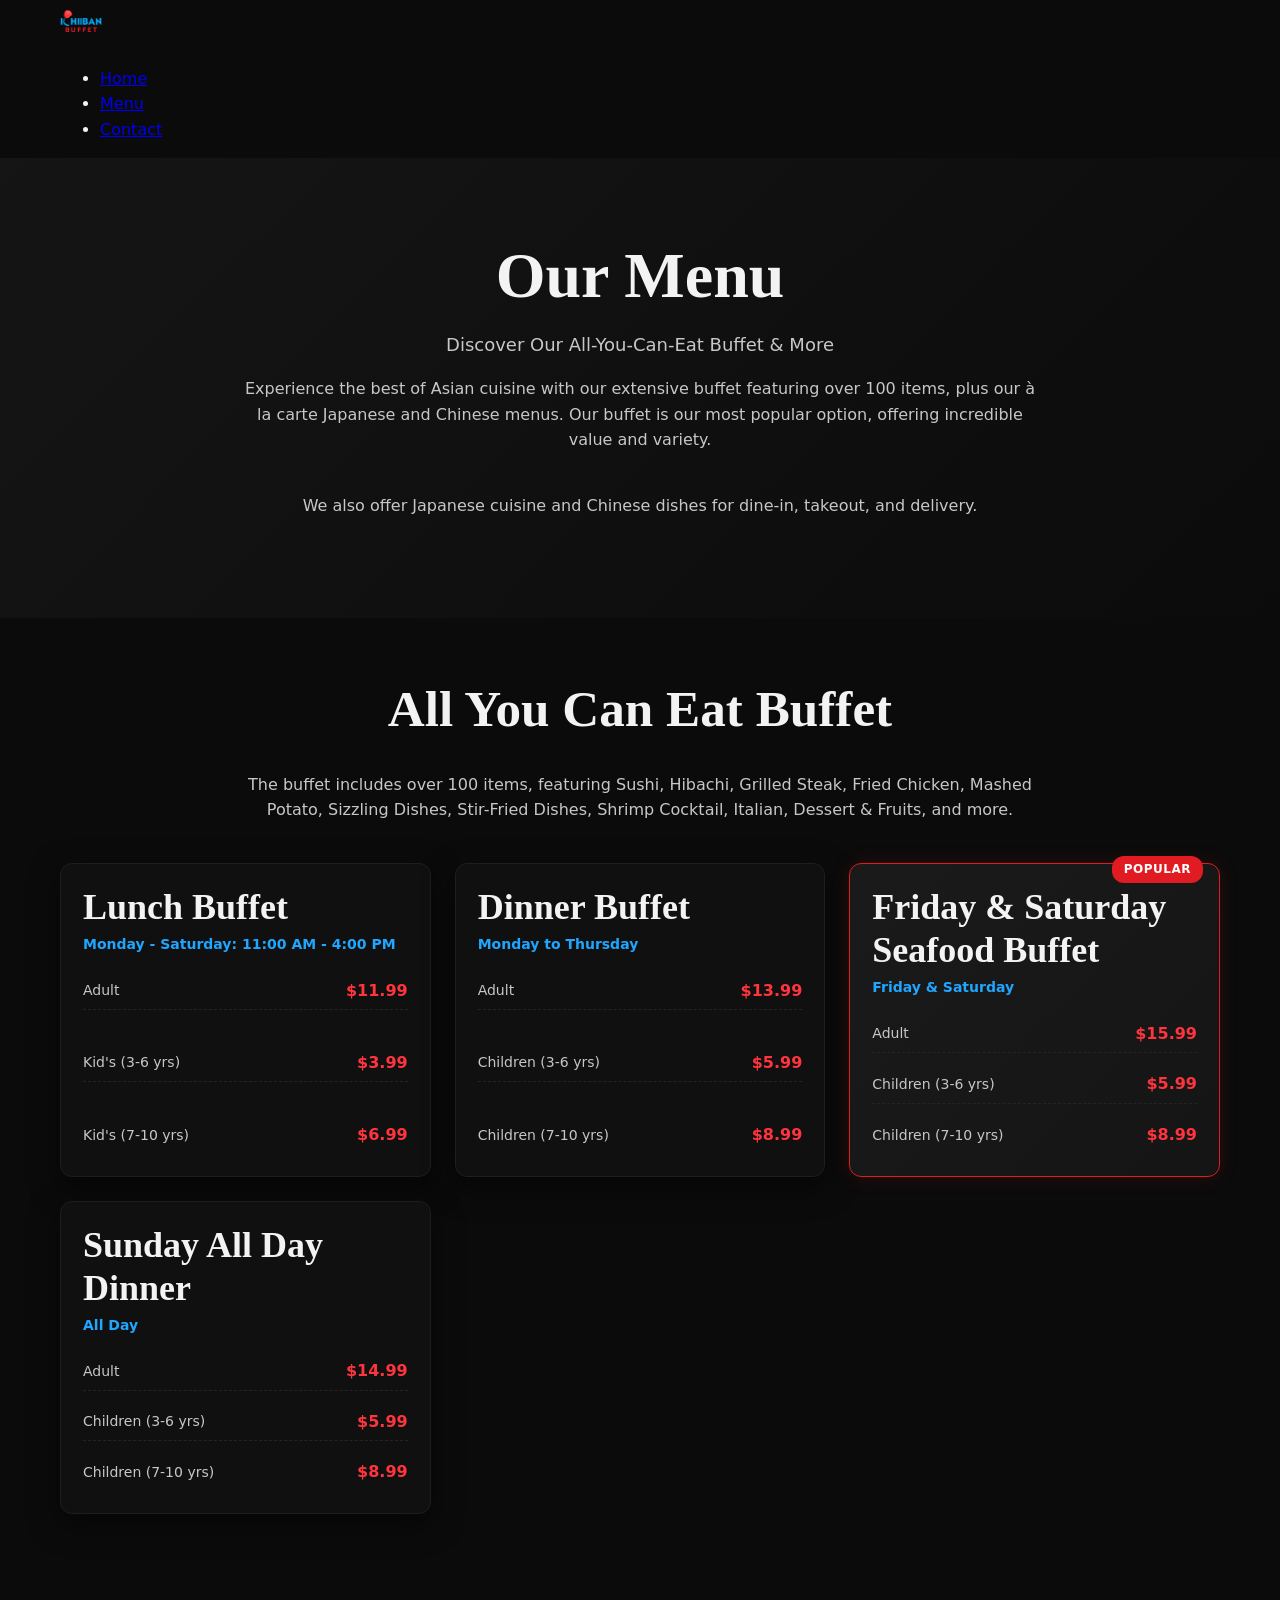
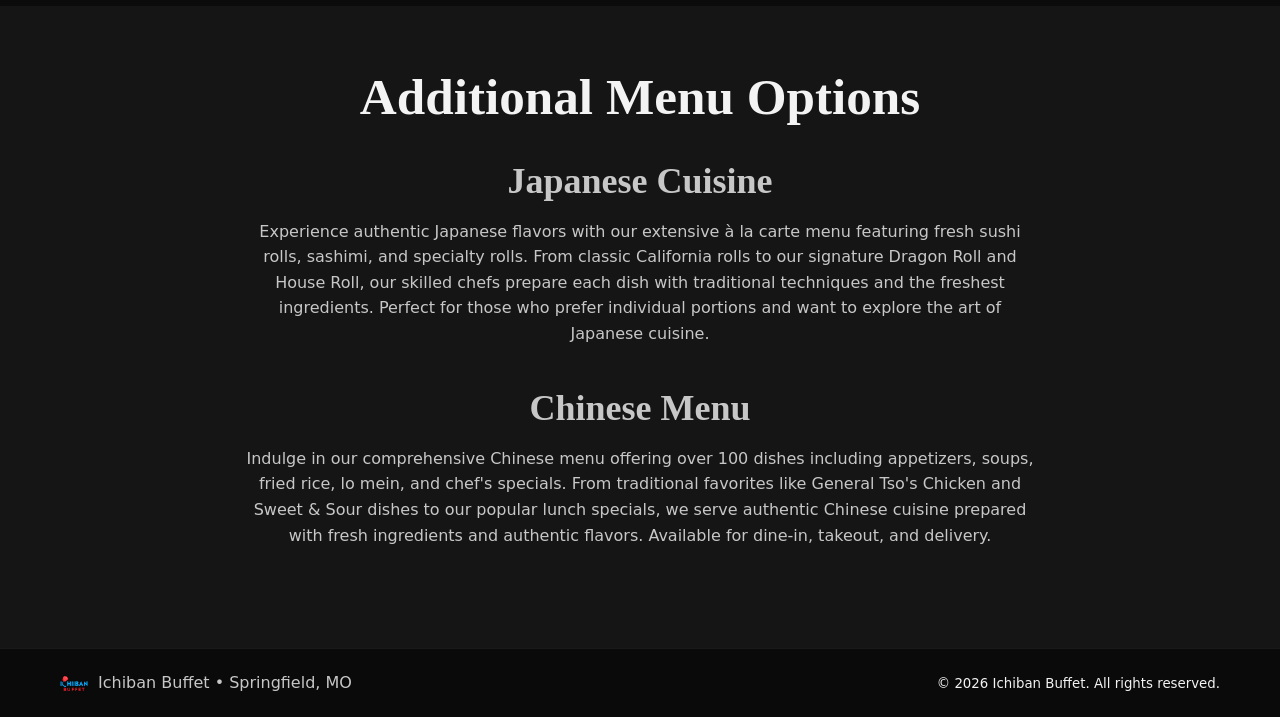
==== commit 03c1ec16: "Simplify menu page to emphasize buffet with brief descriptions - Remove all detailed menu content (J" ====
--- a/menu.html
+++ b/menu.html
@@ -1,65 +1,44 @@
 <!DOCTYPE html>
 <html lang="en">
   <head>
-    <meta charset="utf-8" />
-    <meta name="viewport" content="width=device-width, initial-scale=1" />
-    <title>Menu • Ichiban Buffet • Springfield, MO</title>
-    <meta name="description" content="Full menu at Ichiban Buffet - All-you-can-eat buffet, Japanese cuisine, Chinese take-out, and lunch specials in Springfield, MO." />
-    <link rel="icon" href="assets/logo.png?v=2" />
-    <link rel="preconnect" href="https://fonts.googleapis.com" />
-    <link rel="preconnect" href="https://fonts.gstatic.com" crossorigin />
-    <link href="https://fonts.googleapis.com/css2?family=Playfair+Display:wght@400;500;600;700&family=Inter:wght@300;400;500;600;700&display=swap" rel="stylesheet" />
-    <link rel="stylesheet" href="styles.css?v=2" />
+    <meta charset="UTF-8" />
+    <meta name="viewport" content="width=device-width, initial-scale=1.0" />
+    <title>Menu - Ichiban Buffet</title>
+    <link rel="stylesheet" href="styles.css" />
   </head>
   <body>
-    <!-- Top contact bar -->
-    <div class="topbar">
-      <div class="container">
-        <div class="topbar__left">
-          <a href="tel:+14178662770">(417) 866-2770</a>
-          <span class="divider">•</span>
-          <a href="https://maps.google.com/?q=625%20N%20Glenstone%20Ave%2C%20Springfield%2C%20MO%2065802" target="_blank" rel="noopener">625 N Glenstone Ave, Springfield, MO 65802</a>
-        </div>
-        <div class="topbar__right">
-          <a class="btn-logo btn-logo--ubereats" href="https://www.ubereats.com/store/ichiban-buffet/Ab1CfiW3SzqIDx7NqbopiQ?srsltid=AfmBOorY4OmGnEBORrWRAS26iOSYQIhC-g7C0i2CvBEBnhou4y5Q-RaK" target="_blank" rel="noopener" aria-label="Order on Uber Eats">
-            <img src="ubereatslogo.png" alt="Uber Eats" class="btn-logo__image">
-          </a>
-          <a class="btn-logo btn-logo--doordash" href="https://www.doordash.com/store/ichiban-springfield-30943552/43036946/?srsltid=AfmBOopvsV5Pge7H-Jjjr4HYruxoVjJng0b3S1mMP1VKHnYzj8UOavPu" target="_blank" rel="noopener" aria-label="Order on DoorDash">
-            <img src="doordashlogo.png" alt="DoorDash" class="btn-logo__image">
-          </a>
-        </div>
+    <!-- Navigation -->
+    <nav class="nav">
+      <div class="container nav__inner">
+        <a href="index.html" class="brand">
+          <img src="assets/logo.png?v=2" alt="Ichiban Buffet" class="brand__logo" />
+        </a>
+        <ul class="nav__list">
+          <li class="nav__item">
+            <a href="index.html" class="nav__link">Home</a>
+          </li>
+          <li class="nav__item">
+            <a href="menu.html" class="nav__link nav__link--active">Menu</a>
+          </li>
+          <li class="nav__item">
+            <a href="index.html#contact" class="nav__link">Contact</a>
+          </li>
+        </ul>
+        <button class="nav__toggle" aria-label="Toggle navigation">
+          <span class="nav__toggle-line"></span>
+          <span class="nav__toggle-line"></span>
+          <span class="nav__toggle-line"></span>
+        </button>
       </div>
-    </div>
+    </nav>
 
-    <!-- Header / Nav -->
-    <header class="header" id="header">
-      <div class="container header__inner">
-        <a href="index.html" class="brand" aria-label="Ichiban Buffet home">
-          <img src="assets/logo.png?v=2" alt="Ichiban Buffet logo" class="brand__logo" />
-          <span class="brand__text">Ichiban Buffet</span>
-        </a>
-        <nav class="nav" id="primary-nav" aria-label="Primary navigation">
-          <button class="nav__toggle" id="navToggle" aria-expanded="false" aria-controls="navMenu">☰</button>
-          <ul class="nav__menu" id="navMenu">
-            <li><a href="index.html">Home</a></li>
-            <li><a href="index.html#about">About</a></li>
-            <li><a href="menu.html">Menu</a></li>
-            <li><a href="index.html#reviews">Reviews</a></li>
-            <li><a href="index.html#gallery">Gallery</a></li>
-            <li><a href="index.html#contact">Contact</a></li>
-          </ul>
-        </nav>
-      </div>
-    </header>
-
-    <!-- Menu Hero -->
+    <!-- Menu Hero Section -->
     <section class="menu-hero">
       <div class="container">
         <h1 class="menu-hero__title">Our Menu</h1>
-        <p class="menu-hero__subtitle">Featuring our popular All-You-Can-Eat Buffet with over 100 items</p>
-        <div class="menu-hero__description">
-          <p>We also offer Japanese cuisine and Chinese dishes for dine-in, takeout, and delivery.</p>
-        </div>
+        <p class="menu-hero__subtitle">Discover Our All-You-Can-Eat Buffet & More</p>
+        <p class="menu-description">Experience the best of Asian cuisine with our extensive buffet featuring over 100 items, plus our à la carte Japanese and Chinese menus. Our buffet is our most popular option, offering incredible value and variety.</p>
+        <p class="menu-description">We also offer Japanese cuisine and Chinese dishes for dine-in, takeout, and delivery.</p>
       </div>
     </section>
 
@@ -149,897 +128,19 @@
       </div>
     </section>
 
-    <!-- Japanese Cuisine Section -->
+    <!-- Additional Menu Options -->
     <section class="section section--dark">
       <div class="container">
-        <h2 class="section__title">Japanese Cuisine (À la Carte Menu)</h2>
+        <h2 class="section__title">Additional Menu Options</h2>
         
-        <div class="menu-section">
-          <h3 class="menu-section__title">Rolls & Sushi</h3>
-          <div class="menu-grid">
-            <div class="menu-item">
-              <span class="menu-item__name">Cucumber Roll (5 pcs)</span>
-              <span class="menu-item__price">$4.50</span>
-            </div>
-            <div class="menu-item">
-              <span class="menu-item__name">Vegetable Roll (5 pcs)</span>
-              <span class="menu-item__price">$5.50</span>
-            </div>
-            <div class="menu-item">
-              <span class="menu-item__name">California Roll (6 pcs)</span>
-              <span class="menu-item__price">$5.25</span>
-            </div>
-            <div class="menu-item">
-              <span class="menu-item__name">Tuna Roll (6 pcs)</span>
-              <span class="menu-item__price">$5.50</span>
-            </div>
-            <div class="menu-item">
-              <span class="menu-item__name">Salmon Roll (6 pcs)</span>
-              <span class="menu-item__price">$5.50</span>
-            </div>
-            <div class="menu-item">
-              <span class="menu-item__name">New York Roll (6 pcs)</span>
-              <span class="menu-item__price">$6.25</span>
-            </div>
-            <div class="menu-item">
-              <span class="menu-item__name">Philadelphia Roll (6 pcs)</span>
-              <span class="menu-item__price">$6.25</span>
-            </div>
-            <div class="menu-item">
-              <span class="menu-item__name">Spicy Tuna Roll (6 pcs)</span>
-              <span class="menu-item__price">$6.25</span>
-            </div>
-            <div class="menu-item">
-              <span class="menu-item__name">Spicy Salmon Roll (6 pcs)</span>
-              <span class="menu-item__price">$6.50</span>
-            </div>
-            <div class="menu-item">
-              <span class="menu-item__name">Shrimp Tempura Roll (5 pcs)</span>
-              <span class="menu-item__price">$7.25</span>
-            </div>
-          </div>
+        <div class="menu-description">
+          <h3>Japanese Cuisine</h3>
+          <p>Experience authentic Japanese flavors with our extensive à la carte menu featuring fresh sushi rolls, sashimi, and specialty rolls. From classic California rolls to our signature Dragon Roll and House Roll, our skilled chefs prepare each dish with traditional techniques and the freshest ingredients. Perfect for those who prefer individual portions and want to explore the art of Japanese cuisine.</p>
         </div>
-
-        <div class="menu-section">
-          <h3 class="menu-section__title">Sushi Pieces</h3>
-          <div class="menu-grid">
-            <div class="menu-item">
-              <span class="menu-item__name">Egg Sushi</span>
-              <span class="menu-item__price">$3.00</span>
-            </div>
-            <div class="menu-item">
-              <span class="menu-item__name">Crab Sushi</span>
-              <span class="menu-item__price">$3.00</span>
-            </div>
-            <div class="menu-item">
-              <span class="menu-item__name">Tofu Skin Sushi</span>
-              <span class="menu-item__price">$3.50</span>
-            </div>
-            <div class="menu-item">
-              <span class="menu-item__name">Yellowtail Sushi</span>
-              <span class="menu-item__price">$3.50</span>
-            </div>
-            <div class="menu-item">
-              <span class="menu-item__name">Tuna Sushi</span>
-              <span class="menu-item__price">$3.50</span>
-            </div>
-            <div class="menu-item">
-              <span class="menu-item__name">Salmon Sushi</span>
-              <span class="menu-item__price">$3.50</span>
-            </div>
-            <div class="menu-item">
-              <span class="menu-item__name">Shrimp Sushi</span>
-              <span class="menu-item__price">$3.50</span>
-            </div>
-          </div>
-        </div>
-
-        <div class="menu-section">
-          <h3 class="menu-section__title">Special Rolls</h3>
-          <div class="menu-grid">
-            <div class="menu-item">
-              <span class="menu-item__name">Aspero Roll (8 pcs)</span>
-              <span class="menu-item__price">$9.95</span>
-            </div>
-            <div class="menu-item">
-              <span class="menu-item__name">Hokkai Roll (8 pcs)</span>
-              <span class="menu-item__price">$9.95</span>
-            </div>
-            <div class="menu-item">
-              <span class="menu-item__name">Fashion Roll (8 pcs)</span>
-              <span class="menu-item__price">$9.95</span>
-            </div>
-            <div class="menu-item">
-              <span class="menu-item__name">Dragon Roll (8 pcs)</span>
-              <span class="menu-item__price">$11.95</span>
-            </div>
-            <div class="menu-item">
-              <span class="menu-item__name">House Roll (8 pcs)</span>
-              <span class="menu-item__price">$13.95</span>
-            </div>
-            <div class="menu-item">
-              <span class="menu-item__name">Springfield Roll (8 pcs)</span>
-              <span class="menu-item__price">$11.95</span>
-            </div>
-            <div class="menu-item">
-              <span class="menu-item__name">Angel Roll</span>
-              <span class="menu-item__price">$13.95</span>
-            </div>
-            <div class="menu-item">
-              <span class="menu-item__name">Spider Roll</span>
-              <span class="menu-item__price">$10.95</span>
-            </div>
-            <div class="menu-item">
-              <span class="menu-item__name">Beautiful Roll</span>
-              <span class="menu-item__price">$10.95</span>
-            </div>
-            <div class="menu-item">
-              <span class="menu-item__name">Fantastic Roll</span>
-              <span class="menu-item__price">$14.95</span>
-            </div>
-          </div>
-        </div>
-
-        <div class="menu-section">
-          <h3 class="menu-section__title">Dinner Entrees (Sashimi)</h3>
-          <div class="menu-grid">
-            <div class="menu-item">
-              <span class="menu-item__name">Salmon Sashimi (12 pcs)</span>
-              <span class="menu-item__price">$18.95</span>
-            </div>
-            <div class="menu-item">
-              <span class="menu-item__name">Sashimi Combo (15 pcs)</span>
-              <span class="menu-item__price">$21.95</span>
-            </div>
-            <div class="menu-item">
-              <span class="menu-item__name">Tuna Sashimi (12 pcs)</span>
-              <span class="menu-item__price">$21.95</span>
-            </div>
-            <div class="menu-item">
-              <span class="menu-item__name">Yellowtail Sashimi (12 pcs)</span>
-              <span class="menu-item__price">$25.95</span>
-            </div>
-          </div>
-        </div>
-      </div>
-    </section>
-
-    <!-- Chinese Menu Section -->
-    <section class="section section--dark">
-      <div class="container">
-        <h2 class="section__title">Chinese Menu</h2>
-        <p class="menu-description">A red chili pepper icon 🌶️ indicates a "Hot and Spicy" dish</p>
         
-        <div class="menu-section">
-          <h3 class="menu-section__title">Appetizers</h3>
-          <div class="menu-grid">
-            <div class="menu-item">
-              <span class="menu-item__name">Egg Roll (2)</span>
-              <span class="menu-item__price">$3.75</span>
-            </div>
-            <div class="menu-item">
-              <span class="menu-item__name">Dumpling (Steamed or pan fried)</span>
-              <span class="menu-item__price">$6.25</span>
-            </div>
-            <div class="menu-item">
-              <span class="menu-item__name">Chicken Sticks (4)</span>
-              <span class="menu-item__price">$5.95</span>
-            </div>
-            <div class="menu-item">
-              <span class="menu-item__name">Crab Rangoon (12)</span>
-              <span class="menu-item__price">$6.95</span>
-            </div>
-            <div class="menu-item">
-              <span class="menu-item__name">Boneless Spare Ribs (S)</span>
-              <span class="menu-item__price">$7.95</span>
-            </div>
-            <div class="menu-item">
-              <span class="menu-item__name">Boneless Spare Ribs (L)</span>
-              <span class="menu-item__price">$12.95</span>
-            </div>
-            <div class="menu-item">
-              <span class="menu-item__name">B.B.Q. Spare Ribs (S)</span>
-              <span class="menu-item__price">$8.95</span>
-            </div>
-            <div class="menu-item">
-              <span class="menu-item__name">B.B.Q. Spare Ribs (L)</span>
-              <span class="menu-item__price">$13.95</span>
-            </div>
-            <div class="menu-item">
-              <span class="menu-item__name">Chinese Donut (10)</span>
-              <span class="menu-item__price">$4.95</span>
-            </div>
-            <div class="menu-item">
-              <span class="menu-item__name">Fried Chicken Wings (6)</span>
-              <span class="menu-item__price">$6.95</span>
-            </div>
-            <div class="menu-item">
-              <span class="menu-item__name">Pu Pu Platter (for 2)</span>
-              <span class="menu-item__price">$12.95</span>
-            </div>
-            <div class="menu-item">
-              <span class="menu-item__name">Seaweed Salad (S)</span>
-              <span class="menu-item__price">$6.95</span>
-            </div>
-            <div class="menu-item">
-              <span class="menu-item__name">Seaweed Salad (L)</span>
-              <span class="menu-item__price">$10.99</span>
-            </div>
-            <div class="menu-item">
-              <span class="menu-item__name">Egg Custards (1 PC)</span>
-              <span class="menu-item__price">$2.25</span>
-            </div>
-            <div class="menu-item">
-              <span class="menu-item__name">Kimchee</span>
-              <span class="menu-item__price">$7.99</span>
-            </div>
-          </div>
-        </div>
-
-        <div class="menu-section">
-          <h3 class="menu-section__title">Soup (with Fried Noodle)</h3>
-          <div class="menu-grid">
-            <div class="menu-item">
-              <span class="menu-item__name">Wonton Soup (Pt.)</span>
-              <span class="menu-item__price">$3.25</span>
-            </div>
-            <div class="menu-item">
-              <span class="menu-item__name">Wonton Soup (Qt.)</span>
-              <span class="menu-item__price">$4.25</span>
-            </div>
-            <div class="menu-item">
-              <span class="menu-item__name">Egg Drop Soup (Pt.)</span>
-              <span class="menu-item__price">$3.25</span>
-            </div>
-            <div class="menu-item">
-              <span class="menu-item__name">Egg Drop Soup (Qt.)</span>
-              <span class="menu-item__price">$4.25</span>
-            </div>
-            <div class="menu-item">
-              <span class="menu-item__name">Hot & Sour Soup 🌶️ (Pt.)</span>
-              <span class="menu-item__price">$3.75</span>
-            </div>
-            <div class="menu-item">
-              <span class="menu-item__name">Hot & Sour Soup 🌶️ (Qt.)</span>
-              <span class="menu-item__price">$5.25</span>
-            </div>
-            <div class="menu-item">
-              <span class="menu-item__name">Wonton Egg Drop Mixed Soup (Pt.)</span>
-              <span class="menu-item__price">$3.75</span>
-            </div>
-            <div class="menu-item">
-              <span class="menu-item__name">Wonton Egg Drop Mixed Soup (Qt.)</span>
-              <span class="menu-item__price">$5.25</span>
-            </div>
-            <div class="menu-item">
-              <span class="menu-item__name">Chicken Rice or Noodle soup (Pt.)</span>
-              <span class="menu-item__price">$3.75</span>
-            </div>
-            <div class="menu-item">
-              <span class="menu-item__name">Chicken Rice or Noodle soup (Qt.)</span>
-              <span class="menu-item__price">$5.25</span>
-            </div>
-            <div class="menu-item">
-              <span class="menu-item__name">Veso Soup (for 2)</span>
-              <span class="menu-item__price">$5.99</span>
-            </div>
-            <div class="menu-item">
-              <span class="menu-item__name">Seafood Soup (for 2)</span>
-              <span class="menu-item__price">$6.50</span>
-            </div>
-            <div class="menu-item">
-              <span class="menu-item__name">House Special Soup (for 2)</span>
-              <span class="menu-item__price">$7.25</span>
-            </div>
-          </div>
-        </div>
-
-        <div class="menu-section">
-          <h3 class="menu-section__title">Fried Rice</h3>
-          <div class="menu-grid">
-            <div class="menu-item">
-              <span class="menu-item__name">Vegetable Fried Rice</span>
-              <span class="menu-item__price">$6.50</span>
-            </div>
-            <div class="menu-item">
-              <span class="menu-item__name">Roast Pork Fried Rice</span>
-              <span class="menu-item__price">$7.25</span>
-            </div>
-            <div class="menu-item">
-              <span class="menu-item__name">Chicken Fried Rice</span>
-              <span class="menu-item__price">$7.25</span>
-            </div>
-            <div class="menu-item">
-              <span class="menu-item__name">Beef Fried Rice</span>
-              <span class="menu-item__price">$8.50</span>
-            </div>
-            <div class="menu-item">
-              <span class="menu-item__name">House Special Fried Rice</span>
-              <span class="menu-item__price">$8.95</span>
-            </div>
-          </div>
-        </div>
-
-        <div class="menu-section">
-          <h3 class="menu-section__title">Lo Mein (Soft Noodle)</h3>
-          <div class="menu-grid">
-            <div class="menu-item">
-              <span class="menu-item__name">Vegetable Lo Mein</span>
-              <span class="menu-item__price">$7.25</span>
-            </div>
-            <div class="menu-item">
-              <span class="menu-item__name">Roast Pork Lo Mein</span>
-              <span class="menu-item__price">$7.25</span>
-            </div>
-            <div class="menu-item">
-              <span class="menu-item__name">Chicken Lo Mein</span>
-              <span class="menu-item__price">$7.25</span>
-            </div>
-            <div class="menu-item">
-              <span class="menu-item__name">Shrimp Lo Mein</span>
-              <span class="menu-item__price">$8.50</span>
-            </div>
-            <div class="menu-item">
-              <span class="menu-item__name">Beef Lo Mein</span>
-              <span class="menu-item__price">$8.50</span>
-            </div>
-            <div class="menu-item">
-              <span class="menu-item__name">House Special Lo Mein</span>
-              <span class="menu-item__price">$8.98</span>
-            </div>
-          </div>
-        </div>
-
-        <div class="menu-section">
-          <h3 class="menu-section__title">Chow Mein / Chop Suey (w. Fried Noodle & White Rice)</h3>
-          <div class="menu-grid">
-            <div class="menu-item">
-              <span class="menu-item__name">Vegetable Chow Mein/Chop Suey</span>
-              <span class="menu-item__price">$7.25</span>
-            </div>
-            <div class="menu-item">
-              <span class="menu-item__name">Roast Pork Chow Mein/Chop Suey</span>
-              <span class="menu-item__price">$7.25</span>
-            </div>
-            <div class="menu-item">
-              <span class="menu-item__name">Chicken Chow Mein/Chop Suey</span>
-              <span class="menu-item__price">$7.25</span>
-            </div>
-            <div class="menu-item">
-              <span class="menu-item__name">Beef Chow Mein/Chop Suey</span>
-              <span class="menu-item__price">$8.50</span>
-            </div>
-            <div class="menu-item">
-              <span class="menu-item__name">Shrimp Chow Mein/Chop Suey</span>
-              <span class="menu-item__price">$8.50</span>
-            </div>
-            <div class="menu-item">
-              <span class="menu-item__name">House Special Chow Mein/Chop Suey</span>
-              <span class="menu-item__price">$8.98</span>
-            </div>
-          </div>
-        </div>
-
-        <div class="menu-section">
-          <h3 class="menu-section__title">Chow Mei Fun (Rice Noodle)</h3>
-          <div class="menu-grid">
-            <div class="menu-item">
-              <span class="menu-item__name">Mei Fun (Pork, Chicken or Veg.)</span>
-              <span class="menu-item__price">$8.50</span>
-            </div>
-            <div class="menu-item">
-              <span class="menu-item__name">Mei Fun (Beef or Shrimp)</span>
-              <span class="menu-item__price">$9.75</span>
-            </div>
-            <div class="menu-item">
-              <span class="menu-item__name">House Special Mei Fun</span>
-              <span class="menu-item__price">$10.25</span>
-            </div>
-            <div class="menu-item">
-              <span class="menu-item__name">Singapore Chow Mei Fun</span>
-              <span class="menu-item__price">$10.25</span>
-            </div>
-          </div>
-        </div>
-
-        <div class="menu-section">
-          <h3 class="menu-section__title">Sweet & Sour (with White Rice)</h3>
-          <div class="menu-grid">
-            <div class="menu-item">
-              <span class="menu-item__name">Sweet & Sour Pork</span>
-              <span class="menu-item__price">$8.50</span>
-            </div>
-            <div class="menu-item">
-              <span class="menu-item__name">Sweet & Sour Chicken</span>
-              <span class="menu-item__price">$8.95</span>
-            </div>
-          </div>
-        </div>
-
-        <div class="menu-section">
-          <h3 class="menu-section__title">Egg Foo Young (3 Pcs with White Rice)</h3>
-          <div class="menu-grid">
-            <div class="menu-item">
-              <span class="menu-item__name">Chicken Egg Foo Young</span>
-              <span class="menu-item__price">$8.25</span>
-            </div>
-            <div class="menu-item">
-              <span class="menu-item__name">Roast Pork Egg Foo Young</span>
-              <span class="menu-item__price">$8.25</span>
-            </div>
-            <div class="menu-item">
-              <span class="menu-item__name">Shrimp Egg Foo Young</span>
-              <span class="menu-item__price">$8.75</span>
-            </div>
-            <div class="menu-item">
-              <span class="menu-item__name">Beef Egg Foo Young</span>
-              <span class="menu-item__price">$8.75</span>
-            </div>
-            <div class="menu-item">
-              <span class="menu-item__name">House Special Egg Foo Young</span>
-              <span class="menu-item__price">$9.25</span>
-            </div>
-          </div>
-        </div>
-
-        <div class="menu-section">
-          <h3 class="menu-section__title">Moo Shu (with 5 Pancakes or Rice)</h3>
-          <div class="menu-grid">
-            <div class="menu-item">
-              <span class="menu-item__name">Moo Shu Pork</span>
-              <span class="menu-item__price">$9.25</span>
-            </div>
-            <div class="menu-item">
-              <span class="menu-item__name">Moo Shu Chicken</span>
-              <span class="menu-item__price">$9.25</span>
-            </div>
-            <div class="menu-item">
-              <span class="menu-item__name">Moo Shu Shrimp</span>
-              <span class="menu-item__price">$9.25</span>
-            </div>
-            <div class="menu-item">
-              <span class="menu-item__name">Moo Shu Beef</span>
-              <span class="menu-item__price">$9.25</span>
-            </div>
-          </div>
-        </div>
-
-        <div class="menu-section">
-          <h3 class="menu-section__title">Vegetable (with White Rice)</h3>
-          <div class="menu-grid">
-            <div class="menu-item">
-              <span class="menu-item__name">Broccoli w. Garlic Sauce 🌶️</span>
-              <span class="menu-item__price">$8.25</span>
-            </div>
-            <div class="menu-item">
-              <span class="menu-item__name">Mixed Vegetable</span>
-              <span class="menu-item__price">$8.25</span>
-            </div>
-            <div class="menu-item">
-              <span class="menu-item__name">Bean Curd Home Style</span>
-              <span class="menu-item__price">$8.25</span>
-            </div>
-            <div class="menu-item">
-              <span class="menu-item__name">Sauteed String Bean</span>
-              <span class="menu-item__price">$8.25</span>
-            </div>
-            <div class="menu-item">
-              <span class="menu-item__name">Vegetable Delight</span>
-              <span class="menu-item__price">$8.25</span>
-            </div>
-          </div>
-        </div>
-
-        <div class="menu-section">
-          <h3 class="menu-section__title">Pork (with White Rice)</h3>
-          <div class="menu-grid">
-            <div class="menu-item">
-              <span class="menu-item__name">Pork w. Broccoli</span>
-              <span class="menu-item__price">$8.95</span>
-            </div>
-            <div class="menu-item">
-              <span class="menu-item__name">Pork w. Snow Peas</span>
-              <span class="menu-item__price">$8.95</span>
-            </div>
-            <div class="menu-item">
-              <span class="menu-item__name">Pork w. Mixed Vegetables</span>
-              <span class="menu-item__price">$8.95</span>
-            </div>
-            <div class="menu-item">
-              <span class="menu-item__name">Pork w. Szechuan Style 🌶️</span>
-              <span class="menu-item__price">$8.95</span>
-            </div>
-            <div class="menu-item">
-              <span class="menu-item__name">Pork w. Garlic Sauce</span>
-              <span class="menu-item__price">$8.95</span>
-            </div>
-          </div>
-        </div>
-
-        <div class="menu-section">
-          <h3 class="menu-section__title">Diet Special (with White Rice)</h3>
-          <div class="menu-grid">
-            <div class="menu-item">
-              <span class="menu-item__name">Steamed Veggie w. Bean Curd</span>
-              <span class="menu-item__price">$8.25</span>
-            </div>
-            <div class="menu-item">
-              <span class="menu-item__name">Steamed Chicken w. Broccoli</span>
-              <span class="menu-item__price">$8.95</span>
-            </div>
-            <div class="menu-item">
-              <span class="menu-item__name">Steamed Shrimp w. Mixed Vegs.</span>
-              <span class="menu-item__price">$10.95</span>
-            </div>
-            <div class="menu-item">
-              <span class="menu-item__name">Steamed Chicken, Shrimp & Scallop w. Mixed Vegs.</span>
-              <span class="menu-item__price">$11.95</span>
-            </div>
-          </div>
-        </div>
-
-        <div class="menu-section">
-          <h3 class="menu-section__title">Chicken (with White Rice)</h3>
-          <div class="menu-grid">
-            <div class="menu-item">
-              <span class="menu-item__name">Moo Goo Gai Pan</span>
-              <span class="menu-item__price">$8.95</span>
-            </div>
-            <div class="menu-item">
-              <span class="menu-item__name">Chicken w. Broccoli</span>
-              <span class="menu-item__price">$8.95</span>
-            </div>
-            <div class="menu-item">
-              <span class="menu-item__name">Chicken w. Snow Peas</span>
-              <span class="menu-item__price">$8.95</span>
-            </div>
-            <div class="menu-item">
-              <span class="menu-item__name">Chicken w. Mixed Vegetable</span>
-              <span class="menu-item__price">$8.95</span>
-            </div>
-            <div class="menu-item">
-              <span class="menu-item__name">Chicken w. Curry Sauce 🌶️</span>
-              <span class="menu-item__price">$8.95</span>
-            </div>
-            <div class="menu-item">
-              <span class="menu-item__name">Springfield Cashew Chicken</span>
-              <span class="menu-item__price">$8.95</span>
-            </div>
-            <div class="menu-item">
-              <span class="menu-item__name">Chicken w. Garlic Sauce 🌶️</span>
-              <span class="menu-item__price">$8.95</span>
-            </div>
-            <div class="menu-item">
-              <span class="menu-item__name">Kung Pao Chicken 🌶️</span>
-              <span class="menu-item__price">$8.95</span>
-            </div>
-            <div class="menu-item">
-              <span class="menu-item__name">Chicken w. Szechuan Style 🌶️</span>
-              <span class="menu-item__price">$8.95</span>
-            </div>
-            <div class="menu-item">
-              <span class="menu-item__name">Chicken Hunan Style 🌶️</span>
-              <span class="menu-item__price">$8.95</span>
-            </div>
-            <div class="menu-item">
-              <span class="menu-item__name">Lemon Chicken</span>
-              <span class="menu-item__price">$8.95</span>
-            </div>
-          </div>
-        </div>
-
-        <div class="menu-section">
-          <h3 class="menu-section__title">Beef (with White Rice)</h3>
-          <div class="menu-grid">
-            <div class="menu-item">
-              <span class="menu-item__name">Beef w. Broccoli</span>
-              <span class="menu-item__price">$9.95</span>
-            </div>
-            <div class="menu-item">
-              <span class="menu-item__name">Beef w. Snow Peas</span>
-              <span class="menu-item__price">$9.95</span>
-            </div>
-            <div class="menu-item">
-              <span class="menu-item__name">Beef w. Mushroom</span>
-              <span class="menu-item__price">$9.95</span>
-            </div>
-            <div class="menu-item">
-              <span class="menu-item__name">Beef w. Mixed Vegetable</span>
-              <span class="menu-item__price">$9.95</span>
-            </div>
-            <div class="menu-item">
-              <span class="menu-item__name">Pepper Steak w. Onion</span>
-              <span class="menu-item__price">$9.95</span>
-            </div>
-            <div class="menu-item">
-              <span class="menu-item__name">Beef w. Curry Sauce 🌶️</span>
-              <span class="menu-item__price">$9.95</span>
-            </div>
-            <div class="menu-item">
-              <span class="menu-item__name">Beef w. Garlic Sauce 🌶️</span>
-              <span class="menu-item__price">$9.95</span>
-            </div>
-            <div class="menu-item">
-              <span class="menu-item__name">Beef w. Szechuan Style 🌶️</span>
-              <span class="menu-item__price">$9.95</span>
-            </div>
-            <div class="menu-item">
-              <span class="menu-item__name">Beef w. Scallion</span>
-              <span class="menu-item__price">$9.95</span>
-            </div>
-            <div class="menu-item">
-              <span class="menu-item__name">Beef Hunan Style 🌶️</span>
-              <span class="menu-item__price">$9.95</span>
-            </div>
-          </div>
-        </div>
-
-        <div class="menu-section">
-          <h3 class="menu-section__title">Seafood (with White Rice)</h3>
-          <div class="menu-grid">
-            <div class="menu-item">
-              <span class="menu-item__name">Shrimp w. Broccoli</span>
-              <span class="menu-item__price">$10.25</span>
-            </div>
-            <div class="menu-item">
-              <span class="menu-item__name">Shrimp w. Snow Peas</span>
-              <span class="menu-item__price">$10.25</span>
-            </div>
-            <div class="menu-item">
-              <span class="menu-item__name">Shrimp w. Mixed Vegetable</span>
-              <span class="menu-item__price">$10.25</span>
-            </div>
-            <div class="menu-item">
-              <span class="menu-item__name">Shrimp w. Curry Sauce 🌶️</span>
-              <span class="menu-item__price">$10.25</span>
-            </div>
-            <div class="menu-item">
-              <span class="menu-item__name">Shrimp w. Garlic Sauce 🌶️</span>
-              <span class="menu-item__price">$10.25</span>
-            </div>
-            <div class="menu-item">
-              <span class="menu-item__name">Shrimp w. Cashew Nuts</span>
-              <span class="menu-item__price">$10.25</span>
-            </div>
-            <div class="menu-item">
-              <span class="menu-item__name">Shrimp w. Hunan Style 🌶️</span>
-              <span class="menu-item__price">$10.25</span>
-            </div>
-            <div class="menu-item">
-              <span class="menu-item__name">Shrimp w. Lobster Sauce</span>
-              <span class="menu-item__price">$10.25</span>
-            </div>
-          </div>
-        </div>
-
-        <div class="menu-section">
-          <h3 class="menu-section__title">Chef's Special (with White Rice)</h3>
-          <div class="menu-grid">
-            <div class="menu-item">
-              <span class="menu-item__name">S1. Beef & Shrimp Hunan Style 🌶️</span>
-              <span class="menu-item__price">$10.95</span>
-            </div>
-            <div class="menu-item">
-              <span class="menu-item__name">S2. Spicy Mongolian Beef 🌶️</span>
-              <span class="menu-item__price">$10.95</span>
-            </div>
-            <div class="menu-item">
-              <span class="menu-item__name">S3. Sesame Beef</span>
-              <span class="menu-item__price">$10.95</span>
-            </div>
-            <div class="menu-item">
-              <span class="menu-item__name">S4. Sesame Chicken</span>
-              <span class="menu-item__price">$10.95</span>
-            </div>
-            <div class="menu-item">
-              <span class="menu-item__name">S5. Beef w. Orange Flavor 🌶️</span>
-              <span class="menu-item__price">$10.95</span>
-            </div>
-            <div class="menu-item">
-              <span class="menu-item__name">S6. Chicken w. Orange Flavor 🌶️</span>
-              <span class="menu-item__price">$10.95</span>
-            </div>
-            <div class="menu-item">
-              <span class="menu-item__name">S7. General Tso's Chicken 🌶️</span>
-              <span class="menu-item__price">$10.95</span>
-            </div>
-            <div class="menu-item">
-              <span class="menu-item__name">S8. Sesame Shrimp</span>
-              <span class="menu-item__price">$11.25</span>
-            </div>
-            <div class="menu-item">
-              <span class="menu-item__name">S9. Double Crown</span>
-              <span class="menu-item__price">$11.95</span>
-            </div>
-            <div class="menu-item">
-              <span class="menu-item__name">S10. Four Season</span>
-              <span class="menu-item__price">$11.95</span>
-            </div>
-            <div class="menu-item">
-              <span class="menu-item__name">S11. Triple Delight</span>
-              <span class="menu-item__price">$11.95</span>
-            </div>
-            <div class="menu-item">
-              <span class="menu-item__name">S12. Szechuan Hot Plate 🌶️</span>
-              <span class="menu-item__price">$11.95</span>
-            </div>
-            <div class="menu-item">
-              <span class="menu-item__name">S13. Happy Family</span>
-              <span class="menu-item__price">$12.25</span>
-            </div>
-            <div class="menu-item">
-              <span class="menu-item__name">S14. Seafood Special</span>
-              <span class="menu-item__price">$12.95</span>
-            </div>
-            <div class="menu-item">
-              <span class="menu-item__name">S15. Two Kinds of Delight</span>
-              <span class="menu-item__price">$12.25</span>
-            </div>
-            <div class="menu-item">
-              <span class="menu-item__name">S16. Beijing Duck</span>
-              <span class="menu-item__price">$14.99</span>
-            </div>
-            <div class="menu-item">
-              <span class="menu-item__name">S17. Black Pepper Chicken</span>
-              <span class="menu-item__price">$10.99</span>
-            </div>
-            <div class="menu-item">
-              <span class="menu-item__name">S18. Coconut Shrimp</span>
-              <span class="menu-item__price">$12.99</span>
-            </div>
-            <div class="menu-item">
-              <span class="menu-item__name">S19. Frog Legs</span>
-              <span class="menu-item__price">$12.99</span>
-            </div>
-            <div class="menu-item">
-              <span class="menu-item__name">S20. Hony Chicken</span>
-              <span class="menu-item__price">$9.99</span>
-            </div>
-          </div>
-        </div>
-      </div>
-    </section>
-
-    <!-- Lunch Specials Section -->
-    <section class="section section--dark">
-      <div class="container">
-        <h2 class="section__title">Chinese Lunch Special Combination Plate</h2>
-        <p class="menu-description">Monday-Saturday 11:00 AM to 3:00 PM<br>Served w. Pork Fried Rice & Egg Roll</p>
-        
-        <div class="lunch-specials-table">
-          <div class="table-header">
-            <div class="table-cell">Item</div>
-            <div class="table-cell">Name</div>
-            <div class="table-cell">Lunch</div>
-            <div class="table-cell">Combo</div>
-          </div>
-          <div class="table-row">
-            <div class="table-cell">L1.</div>
-            <div class="table-cell">Lo Mein (Vegetable, roast pork, chicken, beef or shrimp)</div>
-            <div class="table-cell">$7.25</div>
-            <div class="table-cell">$9.25</div>
-          </div>
-          <div class="table-row">
-            <div class="table-cell">L2.</div>
-            <div class="table-cell">Egg Foo Young (Roast pork or chicken)</div>
-            <div class="table-cell">$7.25</div>
-            <div class="table-cell">$9.25</div>
-          </div>
-          <div class="table-row">
-            <div class="table-cell">L3.</div>
-            <div class="table-cell">Broccoli w. Garlic Sauce 🌶️</div>
-            <div class="table-cell">$7.25</div>
-            <div class="table-cell">$9.45</div>
-          </div>
-          <div class="table-row">
-            <div class="table-cell">L4.</div>
-            <div class="table-cell">Chicken w. Broccoli</div>
-            <div class="table-cell">$7.25</div>
-            <div class="table-cell">$9.45</div>
-          </div>
-          <div class="table-row">
-            <div class="table-cell">L5.</div>
-            <div class="table-cell">Chicken w. Cashew Nuts</div>
-            <div class="table-cell">$7.25</div>
-            <div class="table-cell">$9.45</div>
-          </div>
-          <div class="table-row">
-            <div class="table-cell">L6.</div>
-            <div class="table-cell">Chicken w. Garlic Sauce 🌶️</div>
-            <div class="table-cell">$7.25</div>
-            <div class="table-cell">$9.45</div>
-          </div>
-          <div class="table-row">
-            <div class="table-cell">L8.</div>
-            <div class="table-cell">Sweet & Sour Chicken or Pork</div>
-            <div class="table-cell">$7.25</div>
-            <div class="table-cell">$9.45</div>
-          </div>
-          <div class="table-row">
-            <div class="table-cell">L9.</div>
-            <div class="table-cell">Pork w. Mixed Vegetables</div>
-            <div class="table-cell">$7.50</div>
-            <div class="table-cell">$9.45</div>
-          </div>
-          <div class="table-row">
-            <div class="table-cell">L10.</div>
-            <div class="table-cell">Pork w. Broccoli</div>
-            <div class="table-cell">$7.50</div>
-            <div class="table-cell">$9.45</div>
-          </div>
-          <div class="table-row">
-            <div class="table-cell">L11.</div>
-            <div class="table-cell">Pepper Steak w. Onion</div>
-            <div class="table-cell">$7.75</div>
-            <div class="table-cell">$9.95</div>
-          </div>
-          <div class="table-row">
-            <div class="table-cell">L12.</div>
-            <div class="table-cell">Beef w. Broccoli</div>
-            <div class="table-cell">$7.75</div>
-            <div class="table-cell">$9.95</div>
-          </div>
-          <div class="table-row">
-            <div class="table-cell">L13.</div>
-            <div class="table-cell">Beef w. Garlic Sauce 🌶️</div>
-            <div class="table-cell">$7.75</div>
-            <div class="table-cell">$9.95</div>
-          </div>
-          <div class="table-row">
-            <div class="table-cell">L14.</div>
-            <div class="table-cell">Shrimp w. Broccoli</div>
-            <div class="table-cell">$7.75</div>
-            <div class="table-cell">$9.95</div>
-          </div>
-          <div class="table-row">
-            <div class="table-cell">L15.</div>
-            <div class="table-cell">Shrimp w. Garlic Sauce 🌶️</div>
-            <div class="table-cell">$7.75</div>
-            <div class="table-cell">$9.95</div>
-          </div>
-          <div class="table-row">
-            <div class="table-cell">L16.</div>
-            <div class="table-cell">Shrimp w. Mixed Vegetable</div>
-            <div class="table-cell">$7.75</div>
-            <div class="table-cell">$9.95</div>
-          </div>
-          <div class="table-row">
-            <div class="table-cell">L17.</div>
-            <div class="table-cell">Shrimp w. Lobster Sauce</div>
-            <div class="table-cell">$7.75</div>
-            <div class="table-cell">$9.95</div>
-          </div>
-          <div class="table-row">
-            <div class="table-cell">L18.</div>
-            <div class="table-cell">Shrimp w. Mushroom</div>
-            <div class="table-cell">$7.75</div>
-            <div class="table-cell">$9.95</div>
-          </div>
-        </div>
-      </div>
-    </section>
-
-    <!-- Side Orders Section -->
-    <section class="section">
-      <div class="container">
-        <h2 class="section__title">Side Orders</h2>
-        <div class="menu-grid">
-          <div class="menu-item">
-            <span class="menu-item__name">White Rice</span>
-            <span class="menu-item__price">$3.00</span>
-          </div>
-          <div class="menu-item">
-            <span class="menu-item__name">Brown Rice</span>
-            <span class="menu-item__price">$4.00</span>
-          </div>
-          <div class="menu-item">
-            <span class="menu-item__name">Fried Cookies</span>
-            <span class="menu-item__price">$3.00</span>
-          </div>
-          <div class="menu-item">
-            <span class="menu-item__name">Crispy Noodle (6 for)</span>
-            <span class="menu-item__price">$3.00</span>
-          </div>
+        <div class="menu-description">
+          <h3>Chinese Menu</h3>
+          <p>Indulge in our comprehensive Chinese menu offering over 100 dishes including appetizers, soups, fried rice, lo mein, and chef's specials. From traditional favorites like General Tso's Chicken and Sweet & Sour dishes to our popular lunch specials, we serve authentic Chinese cuisine prepared with fresh ingredients and authentic flavors. Available for dine-in, takeout, and delivery.</p>
         </div>
       </div>
     </section>
@@ -1059,4 +160,4 @@
     <!-- Local JS -->
     <script src="script.js"></script>
   </body>
-</html>
+</html>
